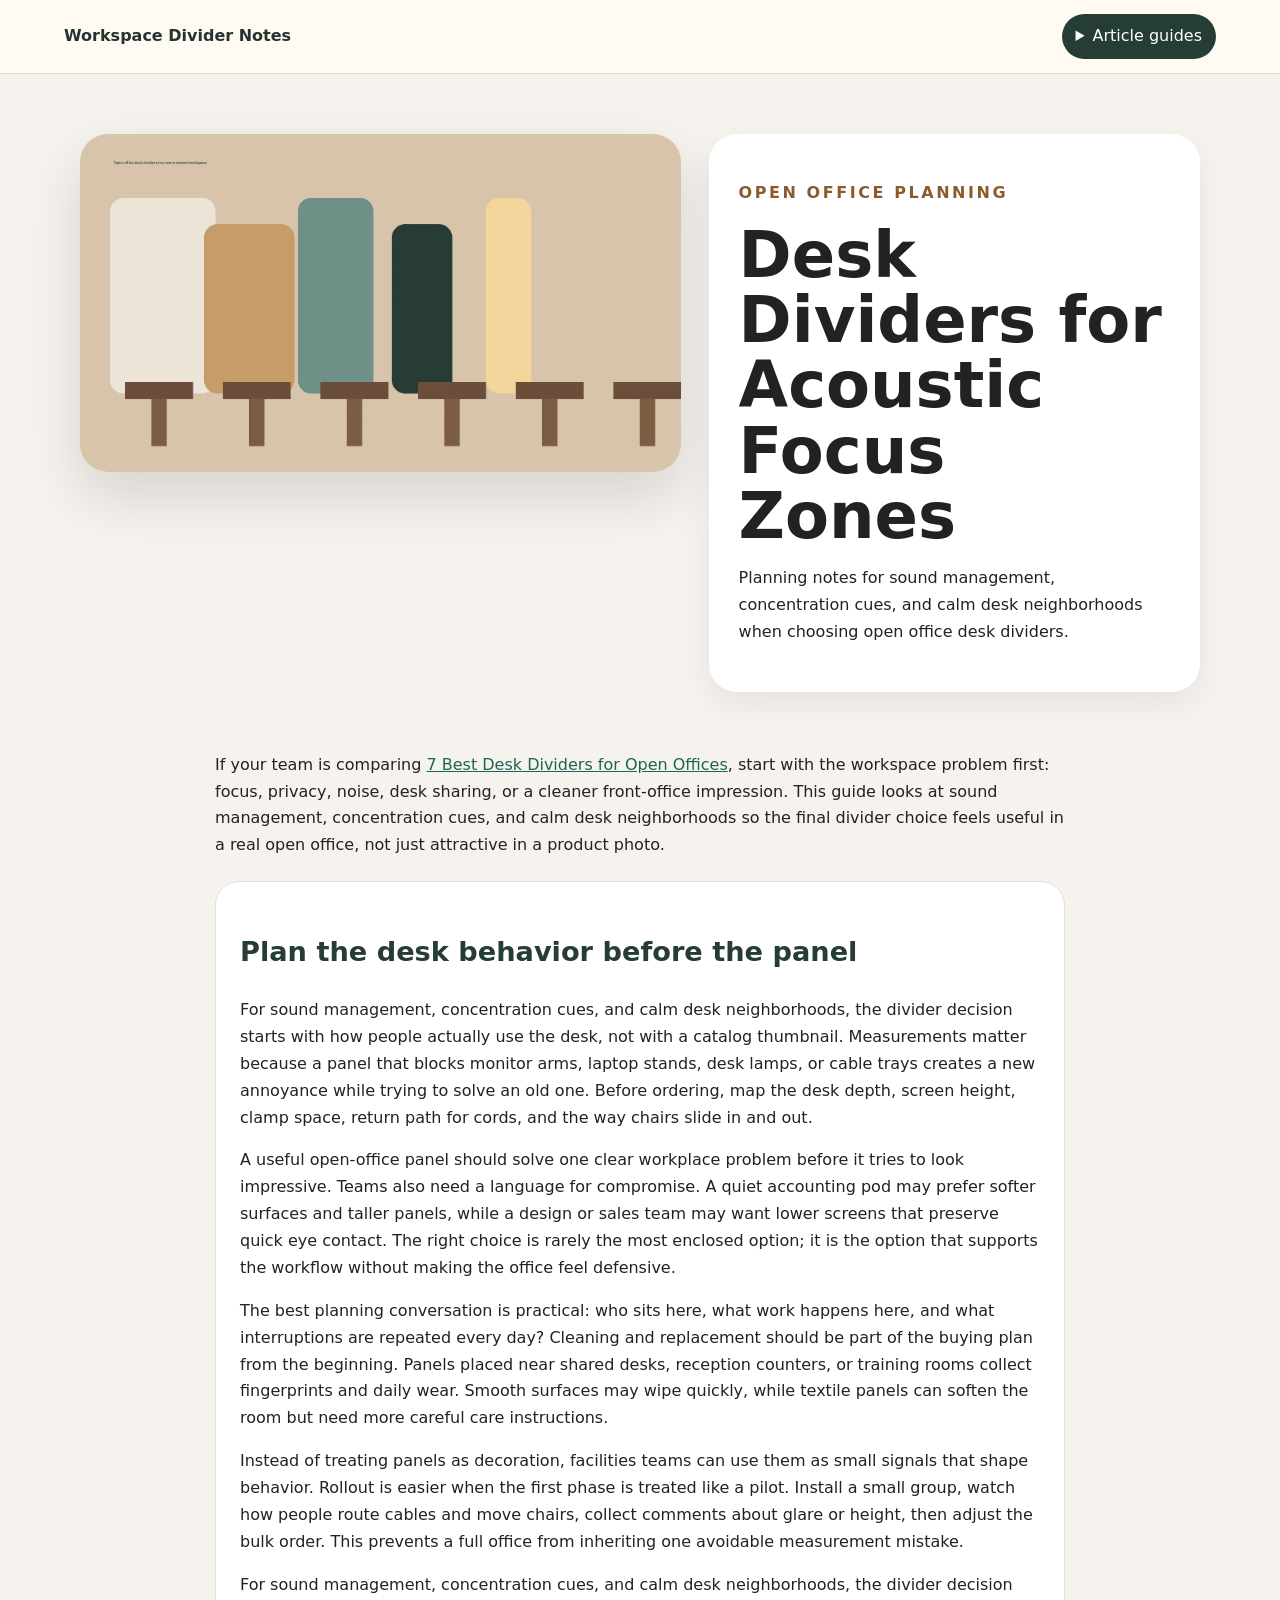
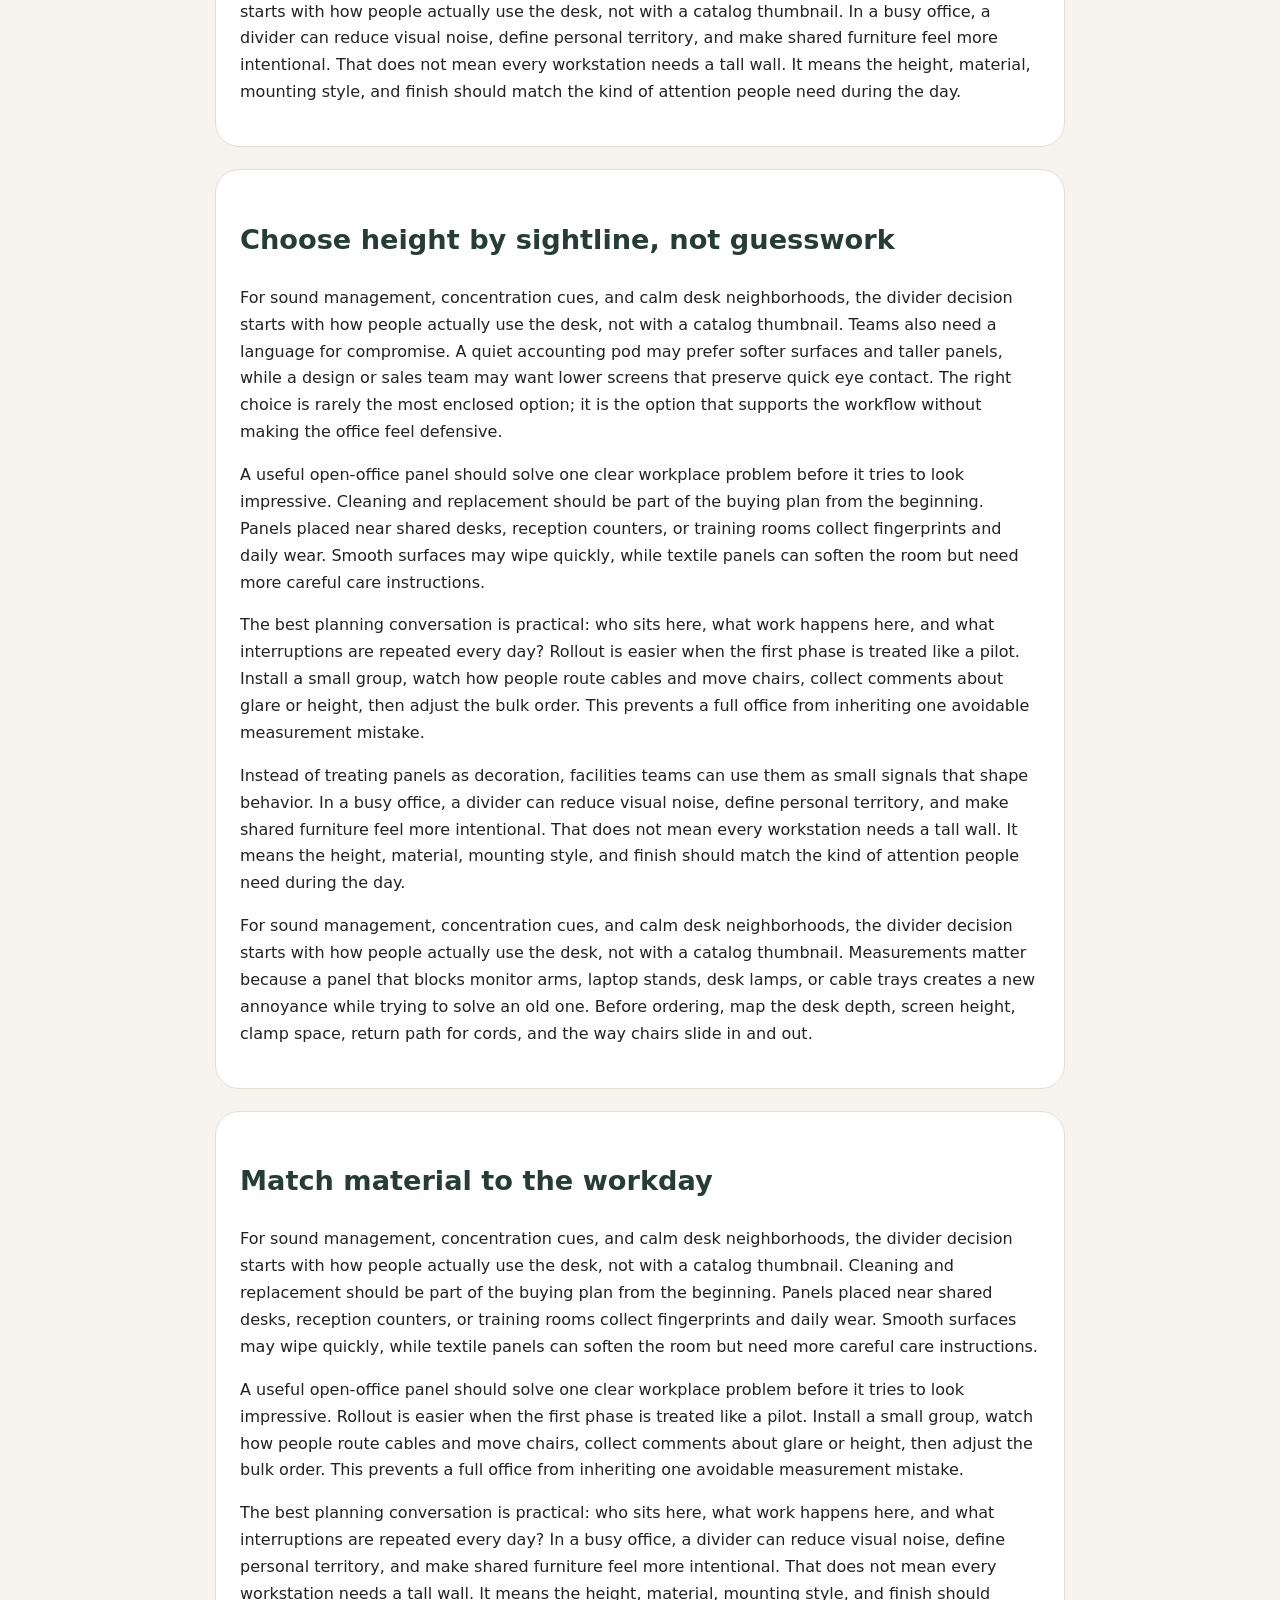
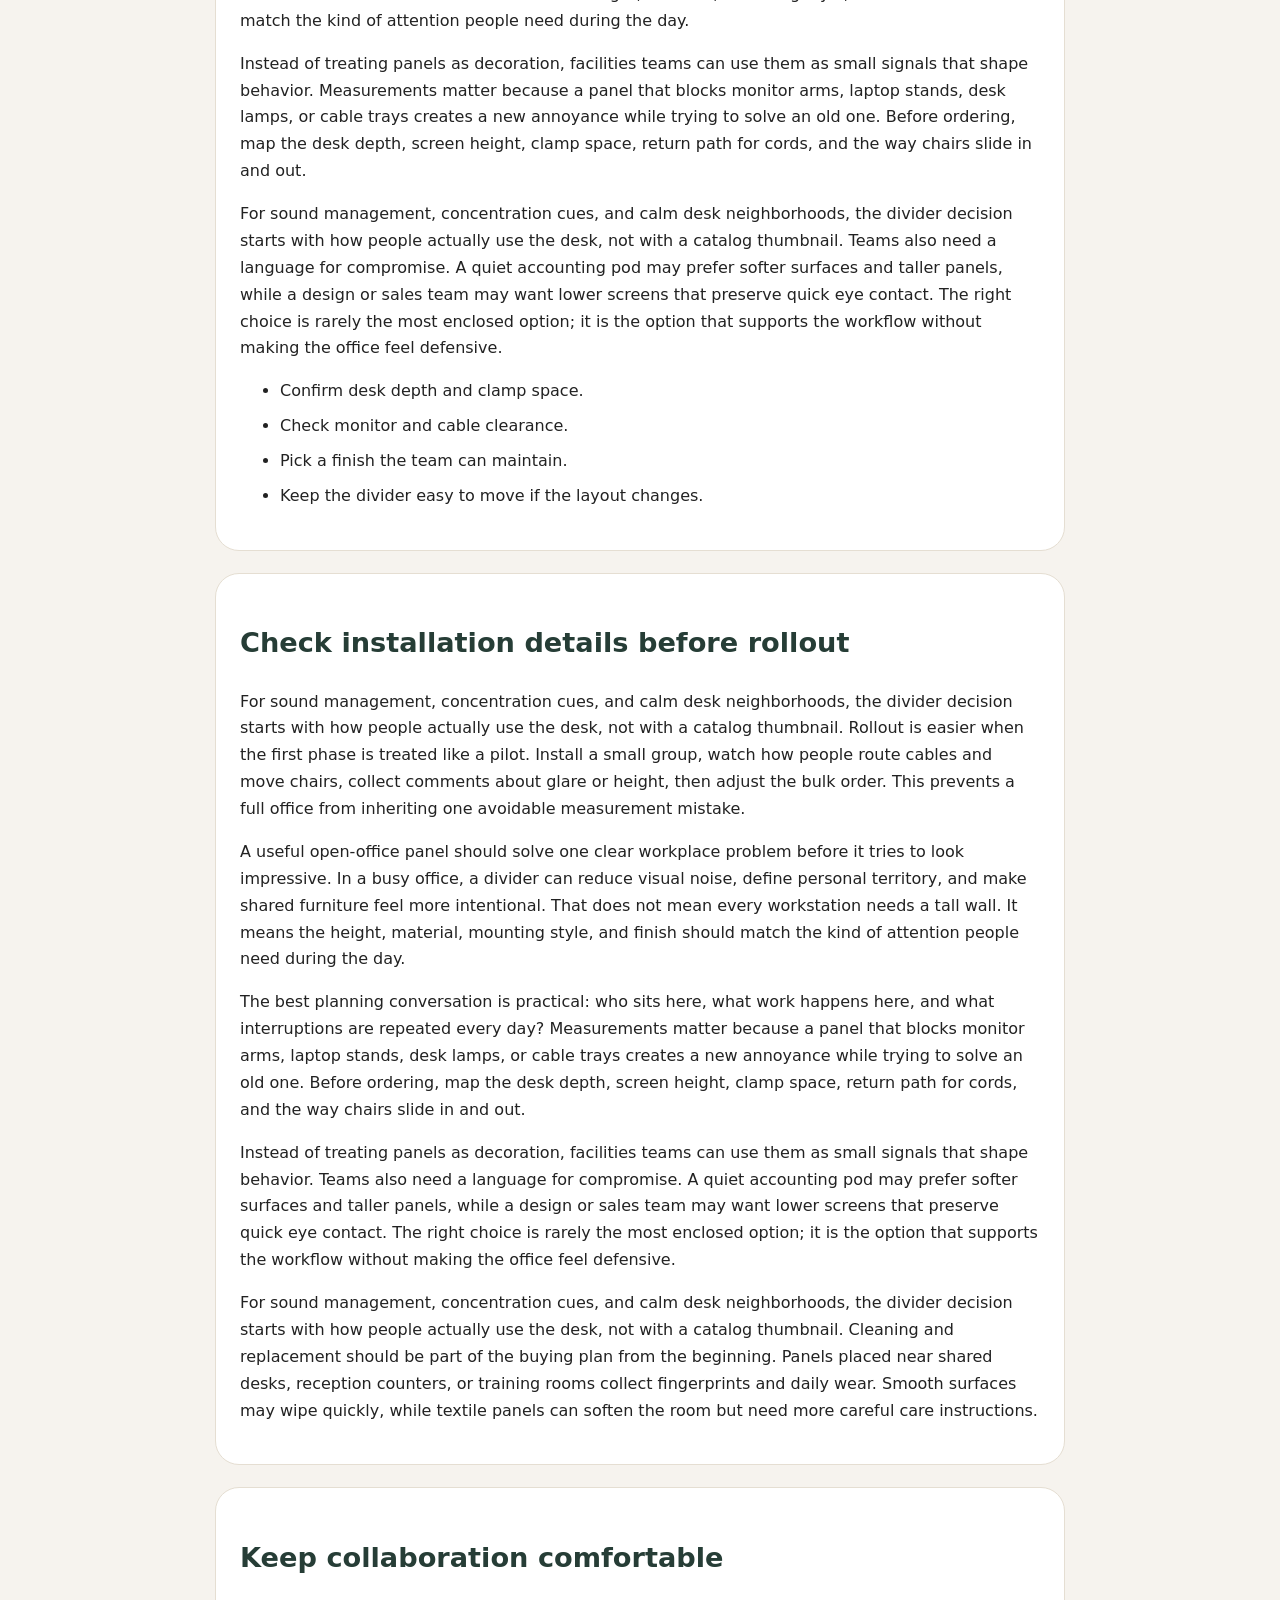
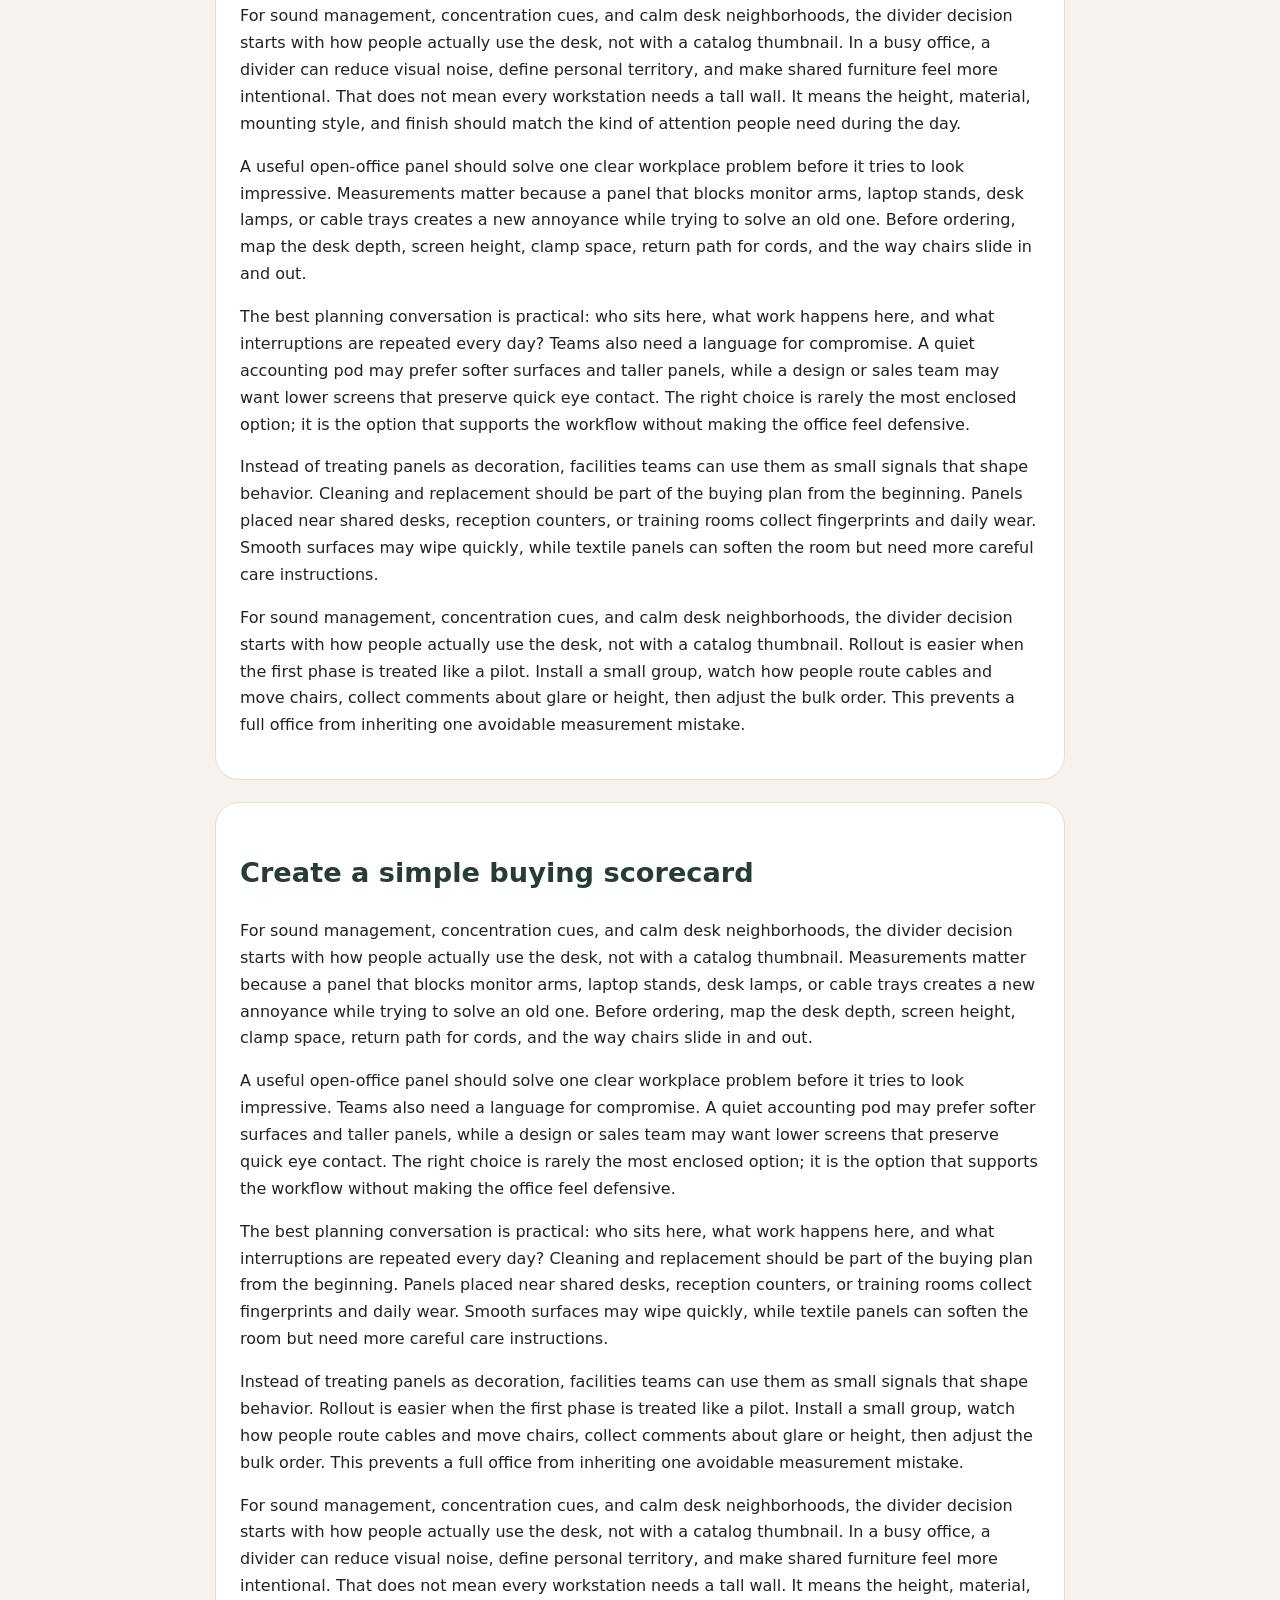
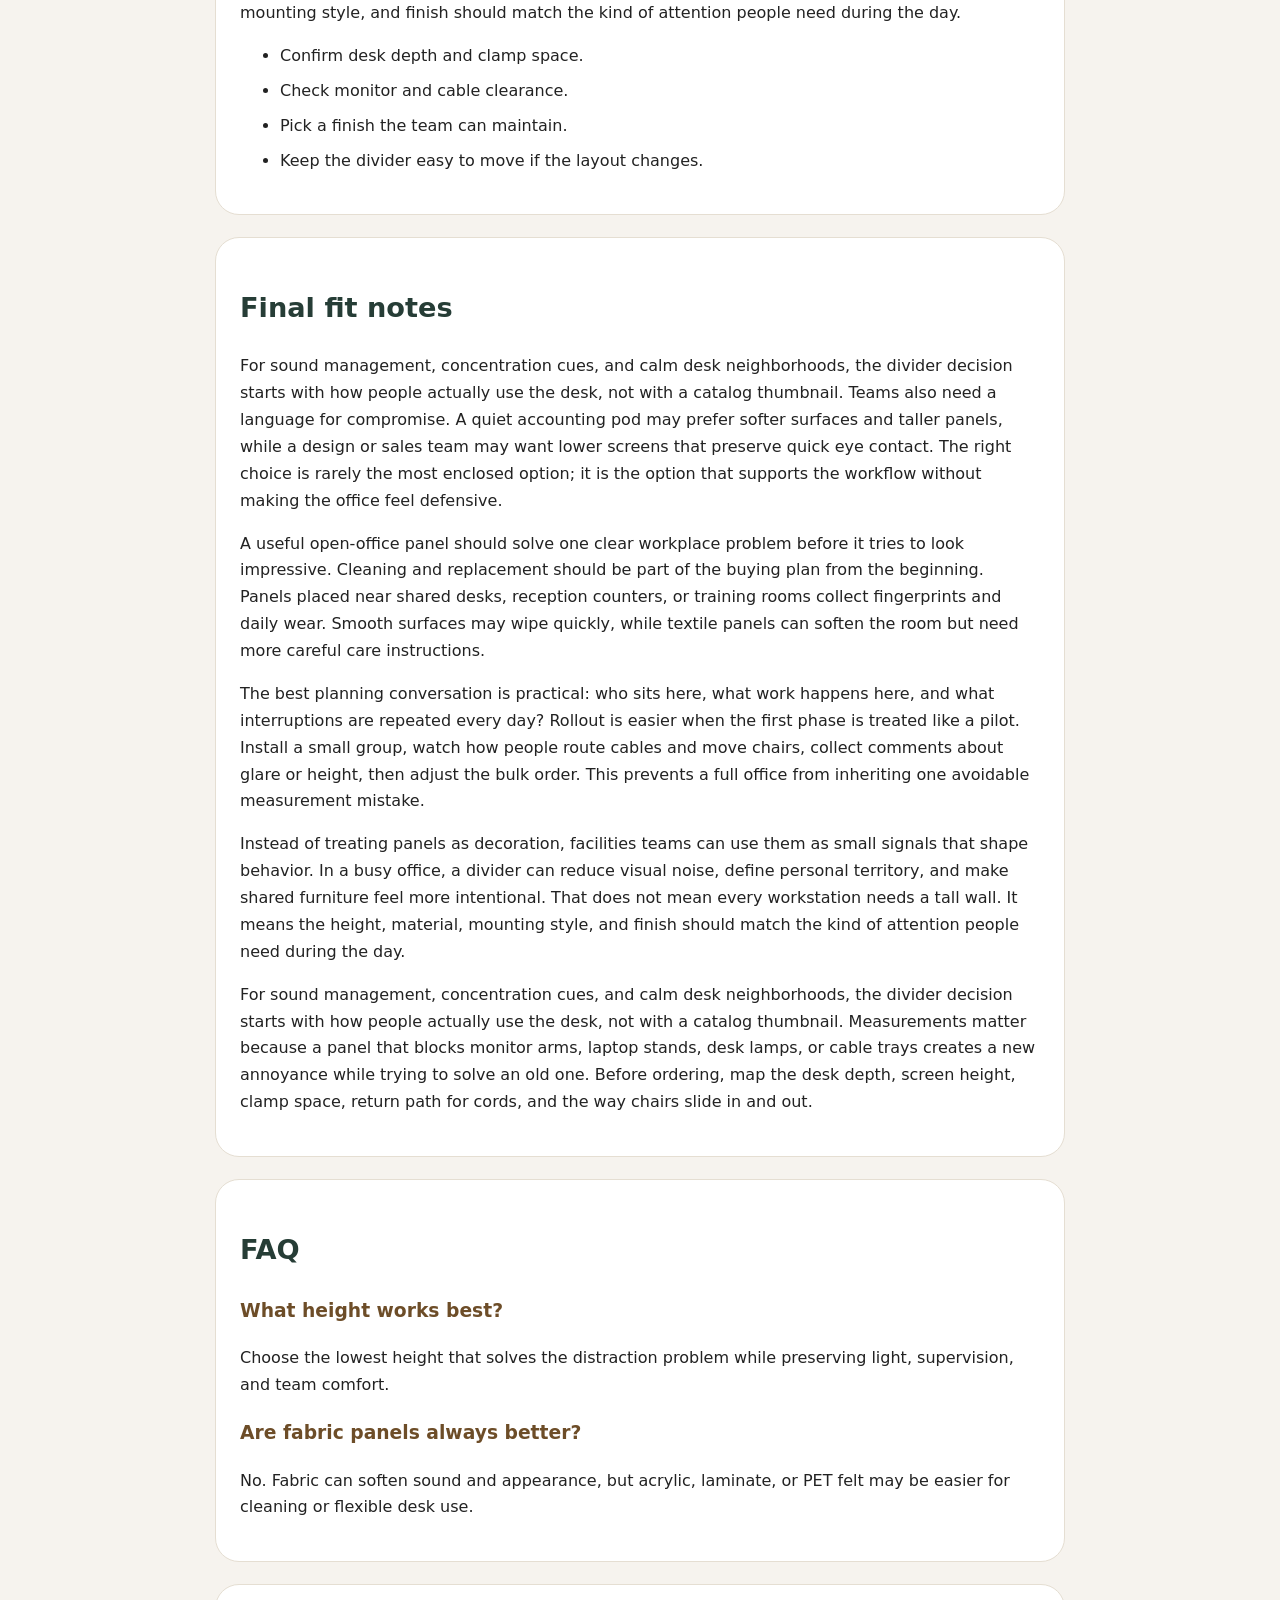
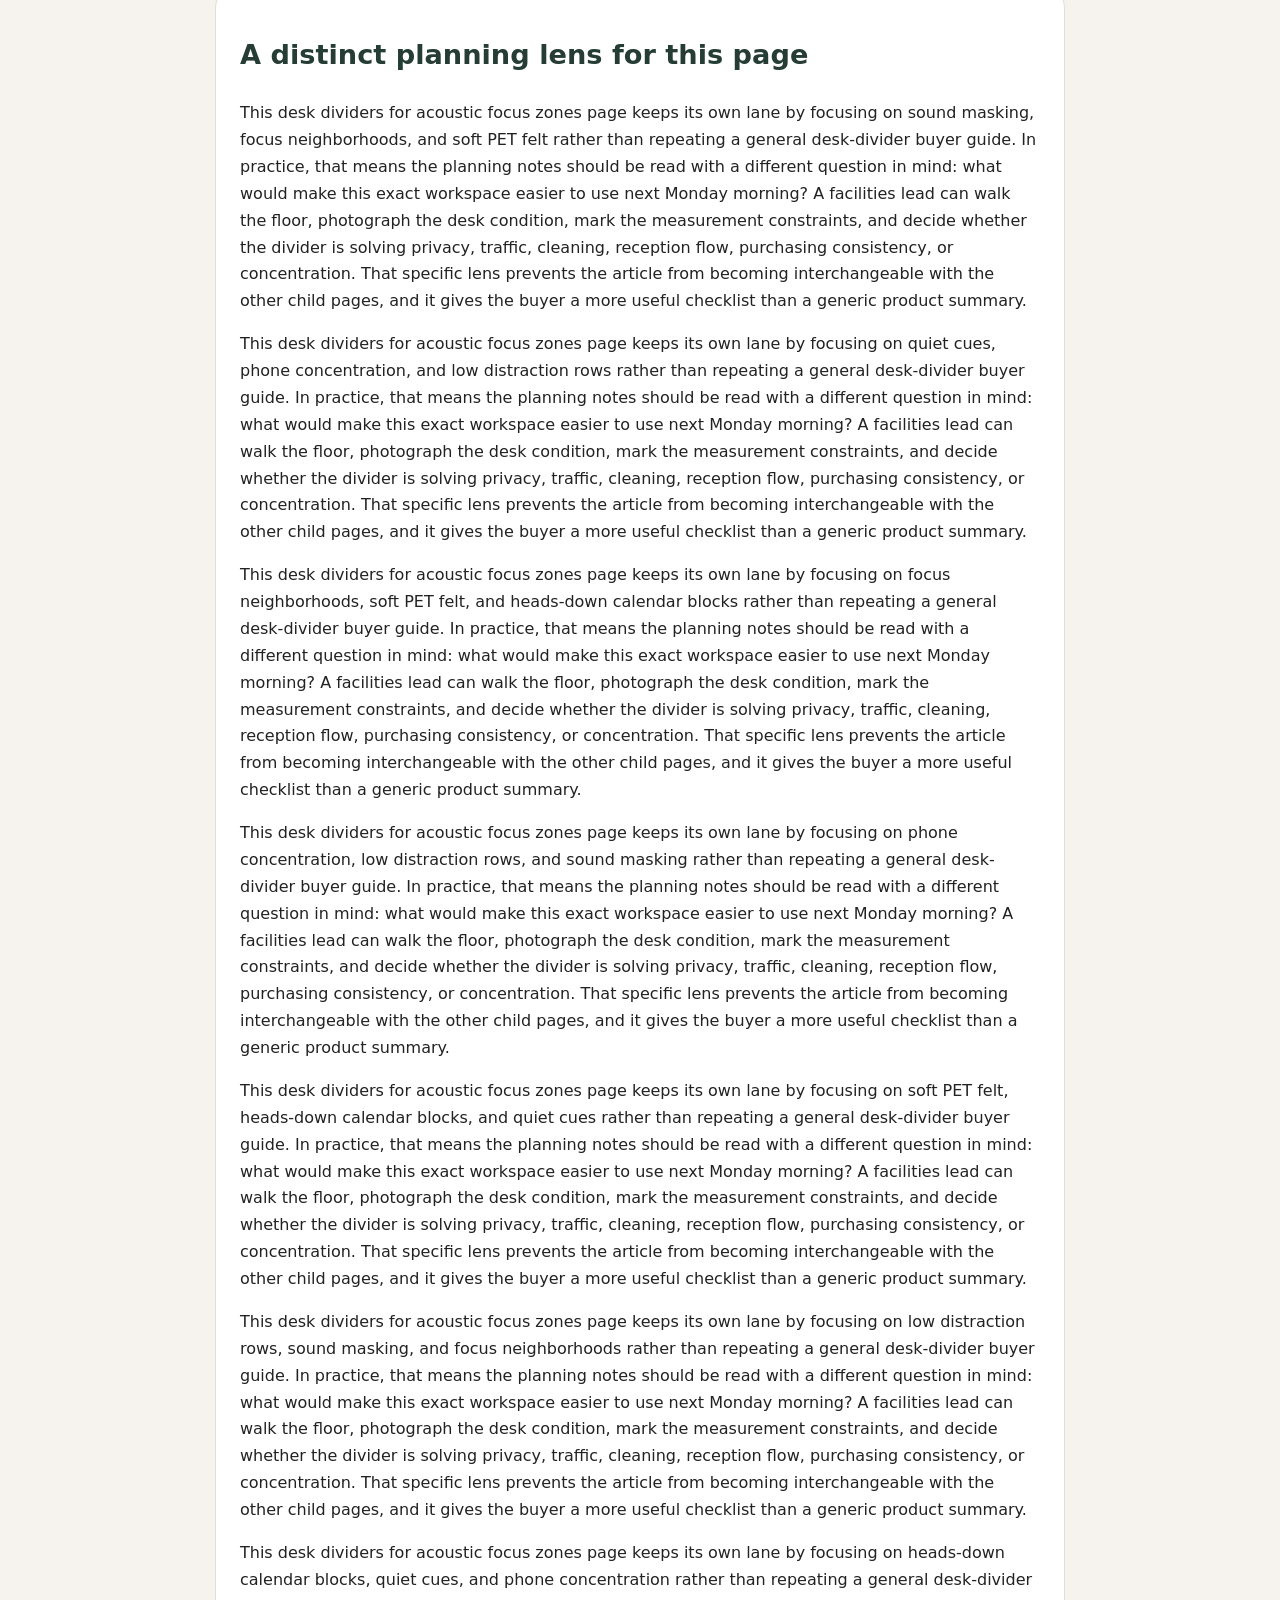
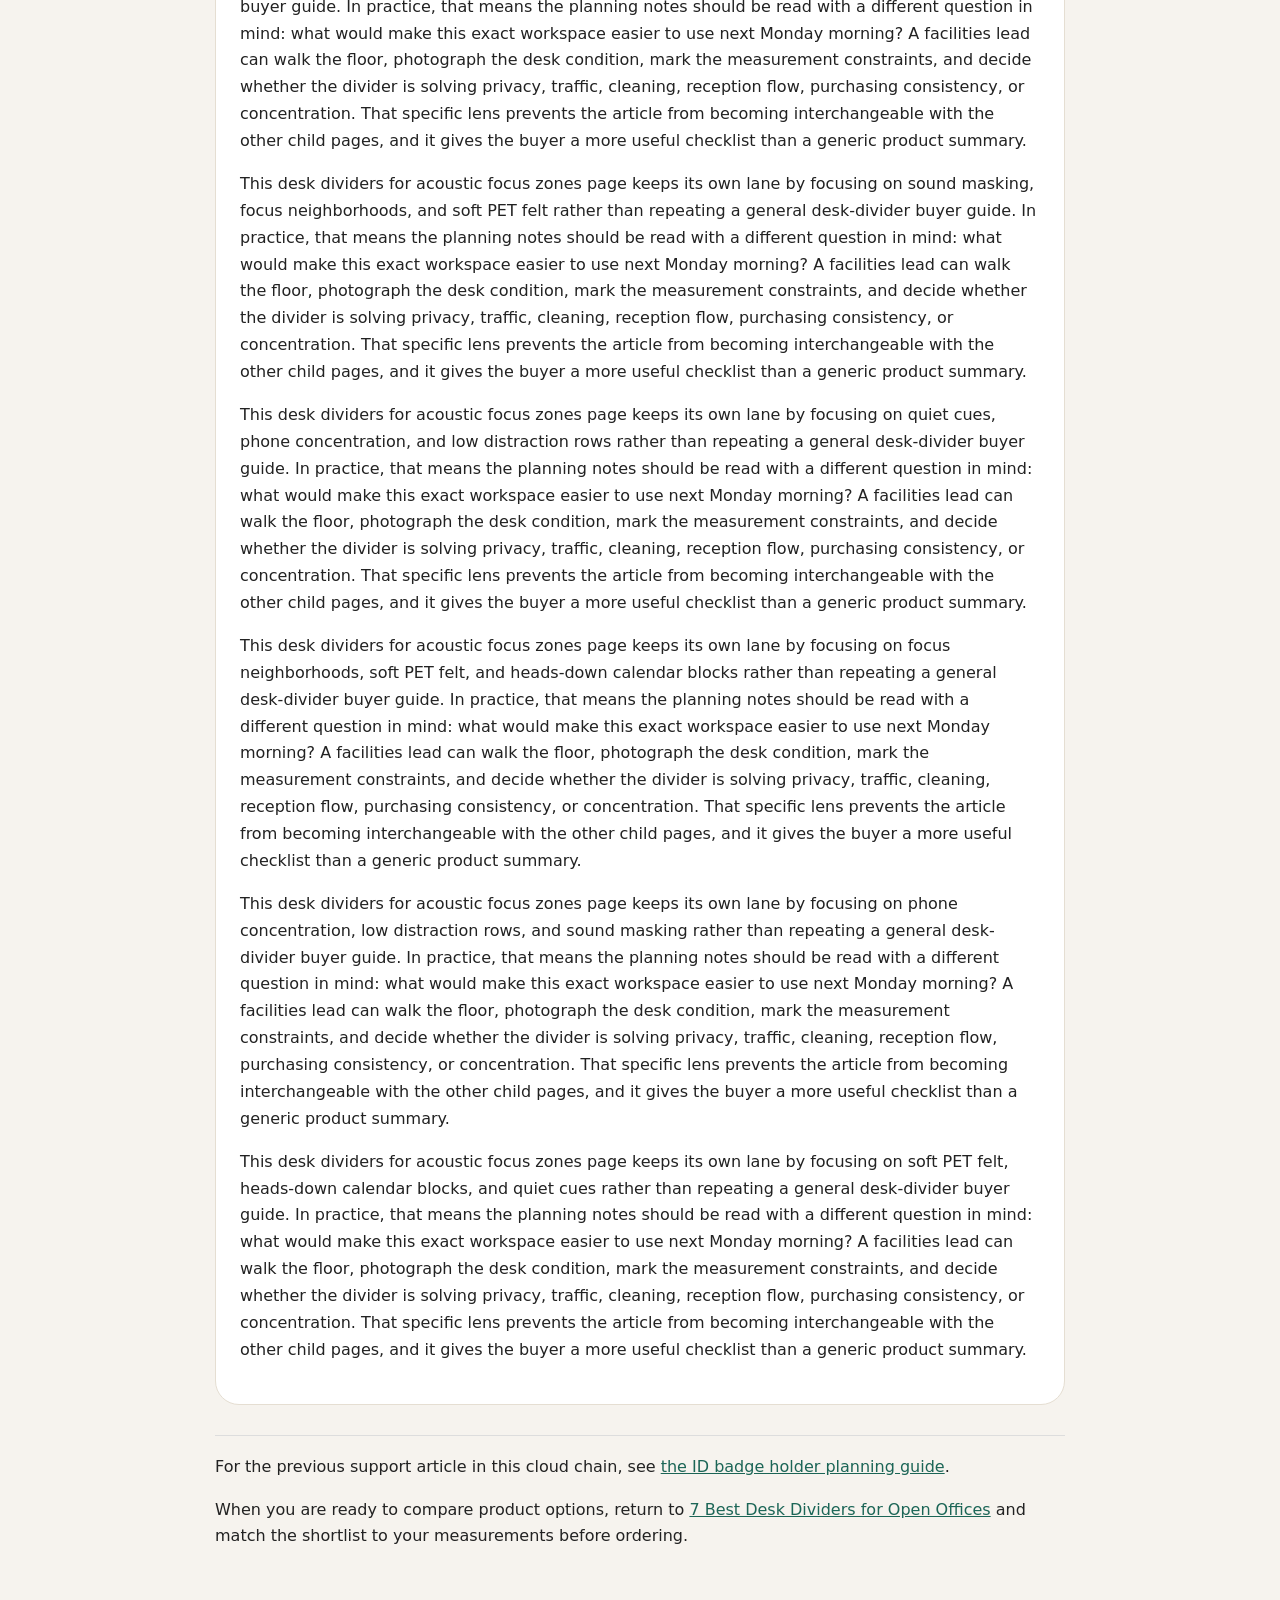
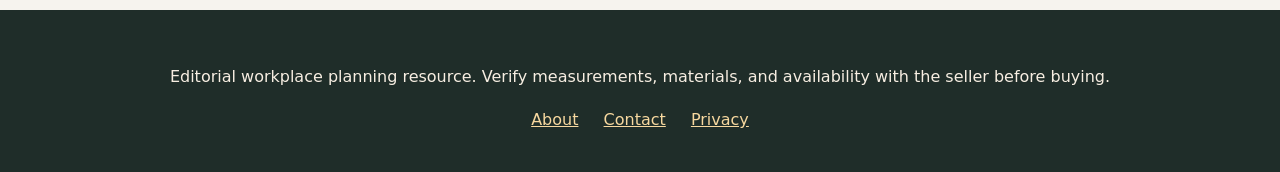
==== acoustic-focus-zones.html @ 71dd7057 "Build desk dividers open offices row 294" ====
<!DOCTYPE html>

<html lang="en"><head><meta charset="utf-8"/><meta content="width=device-width,initial-scale=1" name="viewport"/><title>Desk Dividers for Acoustic Focus Zones</title><meta content="Planning notes for sound management, concentration cues, and calm desk neighborhoods when choosing open office desk dividers." name="description"/><link href="https://armaragex.github.io/lestallion-desk-dividers-open-offices-294/" rel="canonical"/><link href="style.css" rel="stylesheet"/><script type="application/ld+json">{"@context":"https://schema.org","@type":"Article","headline":"Desk Dividers for Acoustic Focus Zones"}</script></head><body><header class="top"><a class="brand" href="index.html">Workspace Divider Notes</a><details><summary>Article guides</summary><ul><li><a href="index.html">Main guide</a></li><li><a href="acoustic-focus-zones.html">Desk Dividers for Acoustic Focus Zones</a></li><li><a href="shared-bench-layouts.html">Desk Dividers for Shared Bench Layouts</a></li><li><a href="privacy-without-isolation.html">Privacy Without Isolation in Open Offices</a></li><li><a href="materials-and-cleaning.html">Desk Divider Materials, Cleaning, and Durability</a></li><li><a href="reception-training-rooms.html">Desk Dividers for Reception, Training Rooms, and Flex Desks</a></li><li><a href="buying-in-bulk.html">Buying Desk Dividers in Bulk for Growing Teams</a></li></ul></details></header><main><section class="hero"><img alt="Open office desks with tasteful privacy dividers" src="assets/hero.webp"/><div><p class="eyebrow">Open office planning</p><h1>Desk Dividers for Acoustic Focus Zones</h1><p>Planning notes for sound management, concentration cues, and calm desk neighborhoods when choosing open office desk dividers.</p></div></section><article><p>If your team is comparing <a href="https://lestallion.com/blogs/product-reviews/best-desk-dividers-for-open-offices">7 Best Desk Dividers for Open Offices</a>, start with the workspace problem first: focus, privacy, noise, desk sharing, or a cleaner front-office impression. This guide looks at sound management, concentration cues, and calm desk neighborhoods so the final divider choice feels useful in a real open office, not just attractive in a product photo.</p><section class="card"><h2>Plan the desk behavior before the panel</h2><p>For sound management, concentration cues, and calm desk neighborhoods, the divider decision starts with how people actually use the desk, not with a catalog thumbnail. Measurements matter because a panel that blocks monitor arms, laptop stands, desk lamps, or cable trays creates a new annoyance while trying to solve an old one. Before ordering, map the desk depth, screen height, clamp space, return path for cords, and the way chairs slide in and out.</p><p>A useful open-office panel should solve one clear workplace problem before it tries to look impressive. Teams also need a language for compromise. A quiet accounting pod may prefer softer surfaces and taller panels, while a design or sales team may want lower screens that preserve quick eye contact. The right choice is rarely the most enclosed option; it is the option that supports the workflow without making the office feel defensive.</p><p>The best planning conversation is practical: who sits here, what work happens here, and what interruptions are repeated every day? Cleaning and replacement should be part of the buying plan from the beginning. Panels placed near shared desks, reception counters, or training rooms collect fingerprints and daily wear. Smooth surfaces may wipe quickly, while textile panels can soften the room but need more careful care instructions.</p><p>Instead of treating panels as decoration, facilities teams can use them as small signals that shape behavior. Rollout is easier when the first phase is treated like a pilot. Install a small group, watch how people route cables and move chairs, collect comments about glare or height, then adjust the bulk order. This prevents a full office from inheriting one avoidable measurement mistake.</p><p>For sound management, concentration cues, and calm desk neighborhoods, the divider decision starts with how people actually use the desk, not with a catalog thumbnail. In a busy office, a divider can reduce visual noise, define personal territory, and make shared furniture feel more intentional. That does not mean every workstation needs a tall wall. It means the height, material, mounting style, and finish should match the kind of attention people need during the day.</p></section><section class="card"><h2>Choose height by sightline, not guesswork</h2><p>For sound management, concentration cues, and calm desk neighborhoods, the divider decision starts with how people actually use the desk, not with a catalog thumbnail. Teams also need a language for compromise. A quiet accounting pod may prefer softer surfaces and taller panels, while a design or sales team may want lower screens that preserve quick eye contact. The right choice is rarely the most enclosed option; it is the option that supports the workflow without making the office feel defensive.</p><p>A useful open-office panel should solve one clear workplace problem before it tries to look impressive. Cleaning and replacement should be part of the buying plan from the beginning. Panels placed near shared desks, reception counters, or training rooms collect fingerprints and daily wear. Smooth surfaces may wipe quickly, while textile panels can soften the room but need more careful care instructions.</p><p>The best planning conversation is practical: who sits here, what work happens here, and what interruptions are repeated every day? Rollout is easier when the first phase is treated like a pilot. Install a small group, watch how people route cables and move chairs, collect comments about glare or height, then adjust the bulk order. This prevents a full office from inheriting one avoidable measurement mistake.</p><p>Instead of treating panels as decoration, facilities teams can use them as small signals that shape behavior. In a busy office, a divider can reduce visual noise, define personal territory, and make shared furniture feel more intentional. That does not mean every workstation needs a tall wall. It means the height, material, mounting style, and finish should match the kind of attention people need during the day.</p><p>For sound management, concentration cues, and calm desk neighborhoods, the divider decision starts with how people actually use the desk, not with a catalog thumbnail. Measurements matter because a panel that blocks monitor arms, laptop stands, desk lamps, or cable trays creates a new annoyance while trying to solve an old one. Before ordering, map the desk depth, screen height, clamp space, return path for cords, and the way chairs slide in and out.</p></section><section class="card"><h2>Match material to the workday</h2><p>For sound management, concentration cues, and calm desk neighborhoods, the divider decision starts with how people actually use the desk, not with a catalog thumbnail. Cleaning and replacement should be part of the buying plan from the beginning. Panels placed near shared desks, reception counters, or training rooms collect fingerprints and daily wear. Smooth surfaces may wipe quickly, while textile panels can soften the room but need more careful care instructions.</p><p>A useful open-office panel should solve one clear workplace problem before it tries to look impressive. Rollout is easier when the first phase is treated like a pilot. Install a small group, watch how people route cables and move chairs, collect comments about glare or height, then adjust the bulk order. This prevents a full office from inheriting one avoidable measurement mistake.</p><p>The best planning conversation is practical: who sits here, what work happens here, and what interruptions are repeated every day? In a busy office, a divider can reduce visual noise, define personal territory, and make shared furniture feel more intentional. That does not mean every workstation needs a tall wall. It means the height, material, mounting style, and finish should match the kind of attention people need during the day.</p><p>Instead of treating panels as decoration, facilities teams can use them as small signals that shape behavior. Measurements matter because a panel that blocks monitor arms, laptop stands, desk lamps, or cable trays creates a new annoyance while trying to solve an old one. Before ordering, map the desk depth, screen height, clamp space, return path for cords, and the way chairs slide in and out.</p><p>For sound management, concentration cues, and calm desk neighborhoods, the divider decision starts with how people actually use the desk, not with a catalog thumbnail. Teams also need a language for compromise. A quiet accounting pod may prefer softer surfaces and taller panels, while a design or sales team may want lower screens that preserve quick eye contact. The right choice is rarely the most enclosed option; it is the option that supports the workflow without making the office feel defensive.</p><ul><li>Confirm desk depth and clamp space.</li><li>Check monitor and cable clearance.</li><li>Pick a finish the team can maintain.</li><li>Keep the divider easy to move if the layout changes.</li></ul></section><section class="card"><h2>Check installation details before rollout</h2><p>For sound management, concentration cues, and calm desk neighborhoods, the divider decision starts with how people actually use the desk, not with a catalog thumbnail. Rollout is easier when the first phase is treated like a pilot. Install a small group, watch how people route cables and move chairs, collect comments about glare or height, then adjust the bulk order. This prevents a full office from inheriting one avoidable measurement mistake.</p><p>A useful open-office panel should solve one clear workplace problem before it tries to look impressive. In a busy office, a divider can reduce visual noise, define personal territory, and make shared furniture feel more intentional. That does not mean every workstation needs a tall wall. It means the height, material, mounting style, and finish should match the kind of attention people need during the day.</p><p>The best planning conversation is practical: who sits here, what work happens here, and what interruptions are repeated every day? Measurements matter because a panel that blocks monitor arms, laptop stands, desk lamps, or cable trays creates a new annoyance while trying to solve an old one. Before ordering, map the desk depth, screen height, clamp space, return path for cords, and the way chairs slide in and out.</p><p>Instead of treating panels as decoration, facilities teams can use them as small signals that shape behavior. Teams also need a language for compromise. A quiet accounting pod may prefer softer surfaces and taller panels, while a design or sales team may want lower screens that preserve quick eye contact. The right choice is rarely the most enclosed option; it is the option that supports the workflow without making the office feel defensive.</p><p>For sound management, concentration cues, and calm desk neighborhoods, the divider decision starts with how people actually use the desk, not with a catalog thumbnail. Cleaning and replacement should be part of the buying plan from the beginning. Panels placed near shared desks, reception counters, or training rooms collect fingerprints and daily wear. Smooth surfaces may wipe quickly, while textile panels can soften the room but need more careful care instructions.</p></section><section class="card"><h2>Keep collaboration comfortable</h2><p>For sound management, concentration cues, and calm desk neighborhoods, the divider decision starts with how people actually use the desk, not with a catalog thumbnail. In a busy office, a divider can reduce visual noise, define personal territory, and make shared furniture feel more intentional. That does not mean every workstation needs a tall wall. It means the height, material, mounting style, and finish should match the kind of attention people need during the day.</p><p>A useful open-office panel should solve one clear workplace problem before it tries to look impressive. Measurements matter because a panel that blocks monitor arms, laptop stands, desk lamps, or cable trays creates a new annoyance while trying to solve an old one. Before ordering, map the desk depth, screen height, clamp space, return path for cords, and the way chairs slide in and out.</p><p>The best planning conversation is practical: who sits here, what work happens here, and what interruptions are repeated every day? Teams also need a language for compromise. A quiet accounting pod may prefer softer surfaces and taller panels, while a design or sales team may want lower screens that preserve quick eye contact. The right choice is rarely the most enclosed option; it is the option that supports the workflow without making the office feel defensive.</p><p>Instead of treating panels as decoration, facilities teams can use them as small signals that shape behavior. Cleaning and replacement should be part of the buying plan from the beginning. Panels placed near shared desks, reception counters, or training rooms collect fingerprints and daily wear. Smooth surfaces may wipe quickly, while textile panels can soften the room but need more careful care instructions.</p><p>For sound management, concentration cues, and calm desk neighborhoods, the divider decision starts with how people actually use the desk, not with a catalog thumbnail. Rollout is easier when the first phase is treated like a pilot. Install a small group, watch how people route cables and move chairs, collect comments about glare or height, then adjust the bulk order. This prevents a full office from inheriting one avoidable measurement mistake.</p></section><section class="card"><h2>Create a simple buying scorecard</h2><p>For sound management, concentration cues, and calm desk neighborhoods, the divider decision starts with how people actually use the desk, not with a catalog thumbnail. Measurements matter because a panel that blocks monitor arms, laptop stands, desk lamps, or cable trays creates a new annoyance while trying to solve an old one. Before ordering, map the desk depth, screen height, clamp space, return path for cords, and the way chairs slide in and out.</p><p>A useful open-office panel should solve one clear workplace problem before it tries to look impressive. Teams also need a language for compromise. A quiet accounting pod may prefer softer surfaces and taller panels, while a design or sales team may want lower screens that preserve quick eye contact. The right choice is rarely the most enclosed option; it is the option that supports the workflow without making the office feel defensive.</p><p>The best planning conversation is practical: who sits here, what work happens here, and what interruptions are repeated every day? Cleaning and replacement should be part of the buying plan from the beginning. Panels placed near shared desks, reception counters, or training rooms collect fingerprints and daily wear. Smooth surfaces may wipe quickly, while textile panels can soften the room but need more careful care instructions.</p><p>Instead of treating panels as decoration, facilities teams can use them as small signals that shape behavior. Rollout is easier when the first phase is treated like a pilot. Install a small group, watch how people route cables and move chairs, collect comments about glare or height, then adjust the bulk order. This prevents a full office from inheriting one avoidable measurement mistake.</p><p>For sound management, concentration cues, and calm desk neighborhoods, the divider decision starts with how people actually use the desk, not with a catalog thumbnail. In a busy office, a divider can reduce visual noise, define personal territory, and make shared furniture feel more intentional. That does not mean every workstation needs a tall wall. It means the height, material, mounting style, and finish should match the kind of attention people need during the day.</p><ul><li>Confirm desk depth and clamp space.</li><li>Check monitor and cable clearance.</li><li>Pick a finish the team can maintain.</li><li>Keep the divider easy to move if the layout changes.</li></ul></section><section class="card"><h2>Final fit notes</h2><p>For sound management, concentration cues, and calm desk neighborhoods, the divider decision starts with how people actually use the desk, not with a catalog thumbnail. Teams also need a language for compromise. A quiet accounting pod may prefer softer surfaces and taller panels, while a design or sales team may want lower screens that preserve quick eye contact. The right choice is rarely the most enclosed option; it is the option that supports the workflow without making the office feel defensive.</p><p>A useful open-office panel should solve one clear workplace problem before it tries to look impressive. Cleaning and replacement should be part of the buying plan from the beginning. Panels placed near shared desks, reception counters, or training rooms collect fingerprints and daily wear. Smooth surfaces may wipe quickly, while textile panels can soften the room but need more careful care instructions.</p><p>The best planning conversation is practical: who sits here, what work happens here, and what interruptions are repeated every day? Rollout is easier when the first phase is treated like a pilot. Install a small group, watch how people route cables and move chairs, collect comments about glare or height, then adjust the bulk order. This prevents a full office from inheriting one avoidable measurement mistake.</p><p>Instead of treating panels as decoration, facilities teams can use them as small signals that shape behavior. In a busy office, a divider can reduce visual noise, define personal territory, and make shared furniture feel more intentional. That does not mean every workstation needs a tall wall. It means the height, material, mounting style, and finish should match the kind of attention people need during the day.</p><p>For sound management, concentration cues, and calm desk neighborhoods, the divider decision starts with how people actually use the desk, not with a catalog thumbnail. Measurements matter because a panel that blocks monitor arms, laptop stands, desk lamps, or cable trays creates a new annoyance while trying to solve an old one. Before ordering, map the desk depth, screen height, clamp space, return path for cords, and the way chairs slide in and out.</p></section><section class="faq"><h2>FAQ</h2><h3>What height works best?</h3><p>Choose the lowest height that solves the distraction problem while preserving light, supervision, and team comfort.</p><h3>Are fabric panels always better?</h3><p>No. Fabric can soften sound and appearance, but acrylic, laminate, or PET felt may be easier for cleaning or flexible desk use.</p></section><section class="card distinct-note"><h2>A distinct planning lens for this page</h2><p>This desk dividers for acoustic focus zones page keeps its own lane by focusing on sound masking, focus neighborhoods, and soft PET felt rather than repeating a general desk-divider buyer guide. In practice, that means the planning notes should be read with a different question in mind: what would make this exact workspace easier to use next Monday morning? A facilities lead can walk the floor, photograph the desk condition, mark the measurement constraints, and decide whether the divider is solving privacy, traffic, cleaning, reception flow, purchasing consistency, or concentration. That specific lens prevents the article from becoming interchangeable with the other child pages, and it gives the buyer a more useful checklist than a generic product summary.</p><p>This desk dividers for acoustic focus zones page keeps its own lane by focusing on quiet cues, phone concentration, and low distraction rows rather than repeating a general desk-divider buyer guide. In practice, that means the planning notes should be read with a different question in mind: what would make this exact workspace easier to use next Monday morning? A facilities lead can walk the floor, photograph the desk condition, mark the measurement constraints, and decide whether the divider is solving privacy, traffic, cleaning, reception flow, purchasing consistency, or concentration. That specific lens prevents the article from becoming interchangeable with the other child pages, and it gives the buyer a more useful checklist than a generic product summary.</p><p>This desk dividers for acoustic focus zones page keeps its own lane by focusing on focus neighborhoods, soft PET felt, and heads-down calendar blocks rather than repeating a general desk-divider buyer guide. In practice, that means the planning notes should be read with a different question in mind: what would make this exact workspace easier to use next Monday morning? A facilities lead can walk the floor, photograph the desk condition, mark the measurement constraints, and decide whether the divider is solving privacy, traffic, cleaning, reception flow, purchasing consistency, or concentration. That specific lens prevents the article from becoming interchangeable with the other child pages, and it gives the buyer a more useful checklist than a generic product summary.</p><p>This desk dividers for acoustic focus zones page keeps its own lane by focusing on phone concentration, low distraction rows, and sound masking rather than repeating a general desk-divider buyer guide. In practice, that means the planning notes should be read with a different question in mind: what would make this exact workspace easier to use next Monday morning? A facilities lead can walk the floor, photograph the desk condition, mark the measurement constraints, and decide whether the divider is solving privacy, traffic, cleaning, reception flow, purchasing consistency, or concentration. That specific lens prevents the article from becoming interchangeable with the other child pages, and it gives the buyer a more useful checklist than a generic product summary.</p><p>This desk dividers for acoustic focus zones page keeps its own lane by focusing on soft PET felt, heads-down calendar blocks, and quiet cues rather than repeating a general desk-divider buyer guide. In practice, that means the planning notes should be read with a different question in mind: what would make this exact workspace easier to use next Monday morning? A facilities lead can walk the floor, photograph the desk condition, mark the measurement constraints, and decide whether the divider is solving privacy, traffic, cleaning, reception flow, purchasing consistency, or concentration. That specific lens prevents the article from becoming interchangeable with the other child pages, and it gives the buyer a more useful checklist than a generic product summary.</p><p>This desk dividers for acoustic focus zones page keeps its own lane by focusing on low distraction rows, sound masking, and focus neighborhoods rather than repeating a general desk-divider buyer guide. In practice, that means the planning notes should be read with a different question in mind: what would make this exact workspace easier to use next Monday morning? A facilities lead can walk the floor, photograph the desk condition, mark the measurement constraints, and decide whether the divider is solving privacy, traffic, cleaning, reception flow, purchasing consistency, or concentration. That specific lens prevents the article from becoming interchangeable with the other child pages, and it gives the buyer a more useful checklist than a generic product summary.</p><p>This desk dividers for acoustic focus zones page keeps its own lane by focusing on heads-down calendar blocks, quiet cues, and phone concentration rather than repeating a general desk-divider buyer guide. In practice, that means the planning notes should be read with a different question in mind: what would make this exact workspace easier to use next Monday morning? A facilities lead can walk the floor, photograph the desk condition, mark the measurement constraints, and decide whether the divider is solving privacy, traffic, cleaning, reception flow, purchasing consistency, or concentration. That specific lens prevents the article from becoming interchangeable with the other child pages, and it gives the buyer a more useful checklist than a generic product summary.</p><p>This desk dividers for acoustic focus zones page keeps its own lane by focusing on sound masking, focus neighborhoods, and soft PET felt rather than repeating a general desk-divider buyer guide. In practice, that means the planning notes should be read with a different question in mind: what would make this exact workspace easier to use next Monday morning? A facilities lead can walk the floor, photograph the desk condition, mark the measurement constraints, and decide whether the divider is solving privacy, traffic, cleaning, reception flow, purchasing consistency, or concentration. That specific lens prevents the article from becoming interchangeable with the other child pages, and it gives the buyer a more useful checklist than a generic product summary.</p><p>This desk dividers for acoustic focus zones page keeps its own lane by focusing on quiet cues, phone concentration, and low distraction rows rather than repeating a general desk-divider buyer guide. In practice, that means the planning notes should be read with a different question in mind: what would make this exact workspace easier to use next Monday morning? A facilities lead can walk the floor, photograph the desk condition, mark the measurement constraints, and decide whether the divider is solving privacy, traffic, cleaning, reception flow, purchasing consistency, or concentration. That specific lens prevents the article from becoming interchangeable with the other child pages, and it gives the buyer a more useful checklist than a generic product summary.</p><p>This desk dividers for acoustic focus zones page keeps its own lane by focusing on focus neighborhoods, soft PET felt, and heads-down calendar blocks rather than repeating a general desk-divider buyer guide. In practice, that means the planning notes should be read with a different question in mind: what would make this exact workspace easier to use next Monday morning? A facilities lead can walk the floor, photograph the desk condition, mark the measurement constraints, and decide whether the divider is solving privacy, traffic, cleaning, reception flow, purchasing consistency, or concentration. That specific lens prevents the article from becoming interchangeable with the other child pages, and it gives the buyer a more useful checklist than a generic product summary.</p><p>This desk dividers for acoustic focus zones page keeps its own lane by focusing on phone concentration, low distraction rows, and sound masking rather than repeating a general desk-divider buyer guide. In practice, that means the planning notes should be read with a different question in mind: what would make this exact workspace easier to use next Monday morning? A facilities lead can walk the floor, photograph the desk condition, mark the measurement constraints, and decide whether the divider is solving privacy, traffic, cleaning, reception flow, purchasing consistency, or concentration. That specific lens prevents the article from becoming interchangeable with the other child pages, and it gives the buyer a more useful checklist than a generic product summary.</p><p>This desk dividers for acoustic focus zones page keeps its own lane by focusing on soft PET felt, heads-down calendar blocks, and quiet cues rather than repeating a general desk-divider buyer guide. In practice, that means the planning notes should be read with a different question in mind: what would make this exact workspace easier to use next Monday morning? A facilities lead can walk the floor, photograph the desk condition, mark the measurement constraints, and decide whether the divider is solving privacy, traffic, cleaning, reception flow, purchasing consistency, or concentration. That specific lens prevents the article from becoming interchangeable with the other child pages, and it gives the buyer a more useful checklist than a generic product summary.</p></section><p class="chain">For the previous support article in this cloud chain, see <a href="https://lestallion-id-badge-holders-293.onrender.com/index.html">the ID badge holder planning guide</a>.</p><p>When you are ready to compare product options, return to <a href="https://lestallion.com/blogs/product-reviews/best-desk-dividers-for-open-offices">7 Best Desk Dividers for Open Offices</a> and match the shortlist to your measurements before ordering.</p></article></main><footer><p>Editorial workplace planning resource. Verify measurements, materials, and availability with the seller before buying.</p><a href="about.html">About</a> <a href="contact.html">Contact</a> <a href="privacy.html">Privacy</a></footer></body></html>
---- style.css ----
body{margin:0;font-family:Inter,system-ui,Arial,sans-serif;background:#f6f3ee;color:#222;line-height:1.68}.top{position:sticky;top:0;z-index:3;display:flex;justify-content:space-between;gap:20px;align-items:center;padding:14px 5vw;background:#fffaf2;border-bottom:1px solid #e4dccf}.brand{font-weight:800;color:#24342f;text-decoration:none}details{position:relative}summary{cursor:pointer;background:#263d36;color:white;border-radius:999px;padding:9px 14px}details ul{position:absolute;right:0;background:white;border:1px solid #ddd;border-radius:18px;padding:16px;min-width:280px;box-shadow:0 20px 40px #0002}li{margin:8px 0}a{color:#1b6556}.hero{display:grid;grid-template-columns:minmax(0,1.1fr) minmax(280px,.9fr);gap:28px;max-width:1120px;margin:36px auto;padding:24px}.hero img{width:100%;aspect-ratio:16/9;object-fit:cover;border-radius:28px;box-shadow:0 24px 60px #0002}.hero div{background:#fff;border-radius:28px;padding:30px;box-shadow:0 12px 35px #0001}.eyebrow{text-transform:uppercase;letter-spacing:.16em;color:#8a5b2c;font-weight:800}h1{font-size:clamp(2rem,5vw,4.2rem);line-height:1.02;margin:.2em 0}article{max-width:850px;margin:0 auto;padding:0 22px}.card,.faq{background:#fff;border:1px solid #e5ded2;border-radius:24px;padding:24px;margin:22px 0}h2{color:#263d36;font-size:1.7rem}h3{color:#6d4d28}.chain{border-top:1px solid #ddd;padding-top:18px;margin-top:30px}footer{text-align:center;margin-top:60px;padding:38px 18px;background:#1f2d29;color:#f7eee2}footer a{color:#f7d89f;margin:0 10px}@media(max-width:760px){.hero{grid-template-columns:1fr}.top{align-items:flex-start}details ul{right:auto;left:0}}
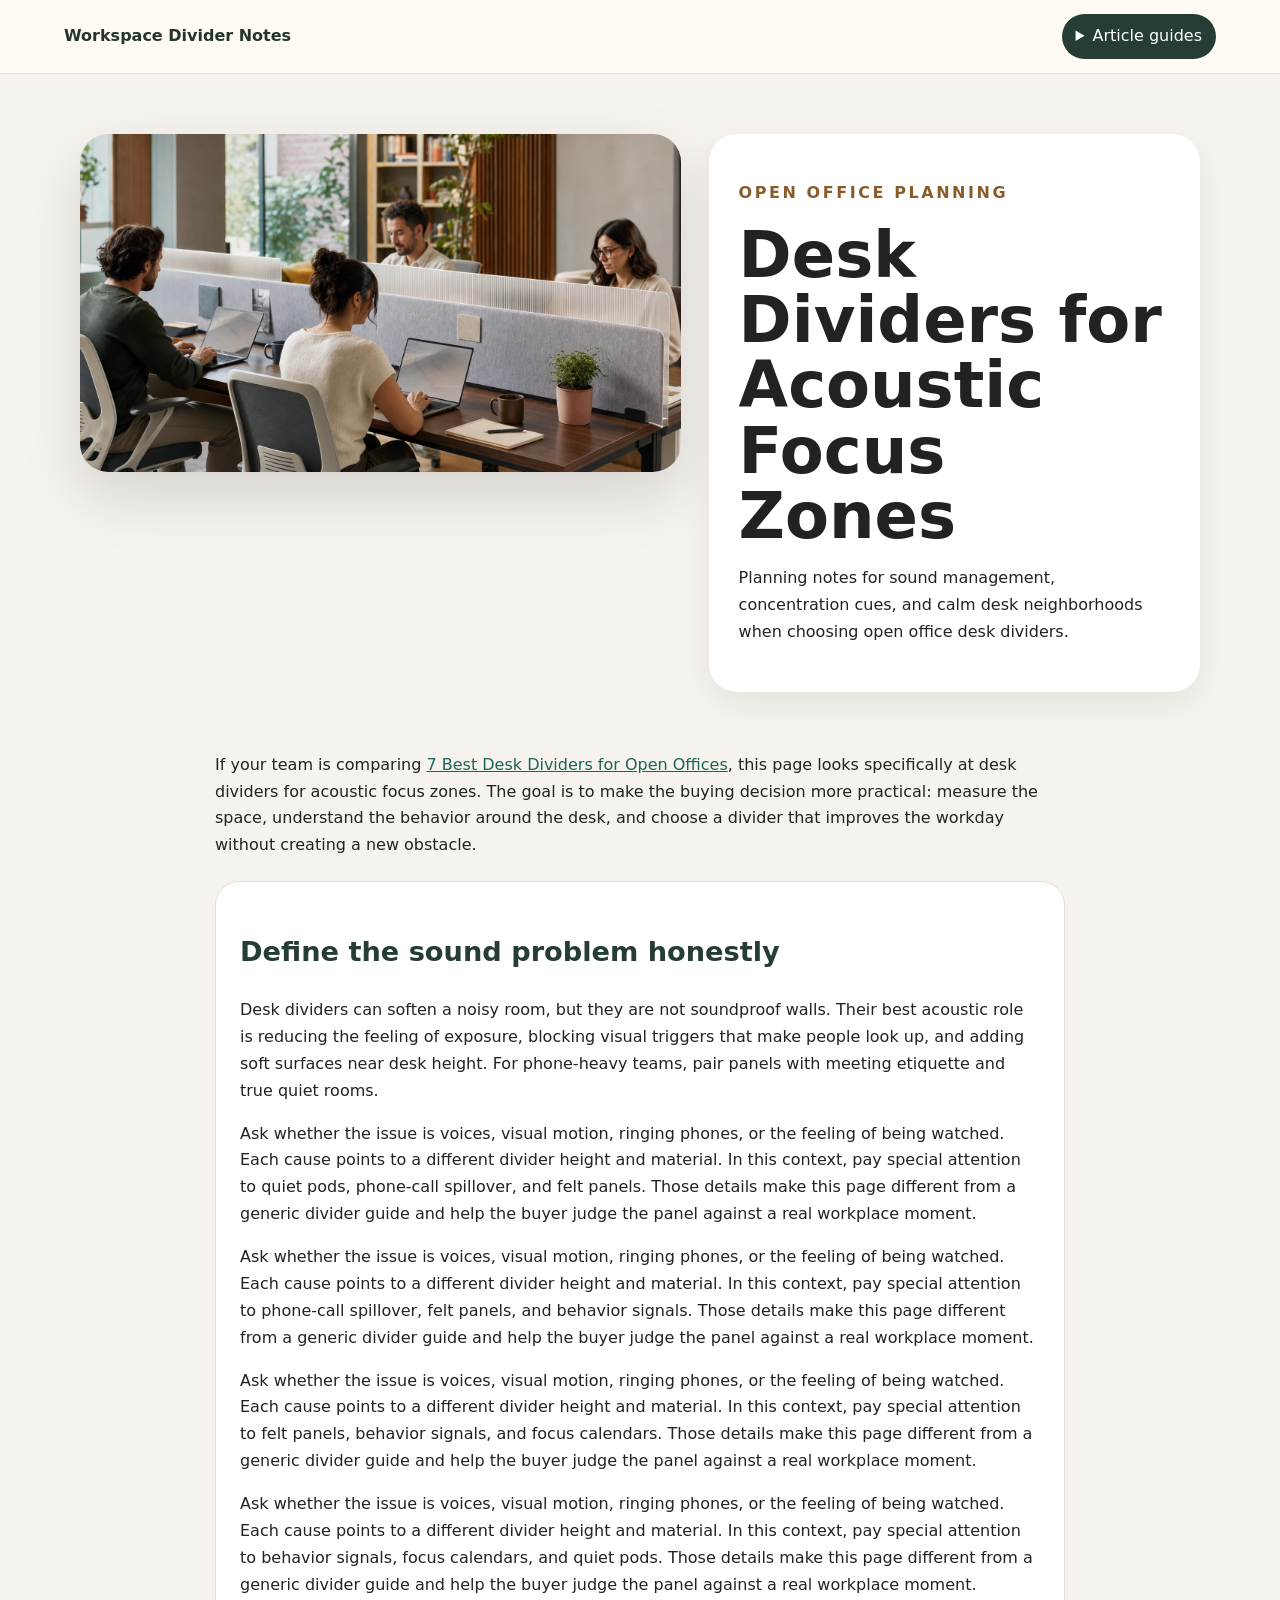
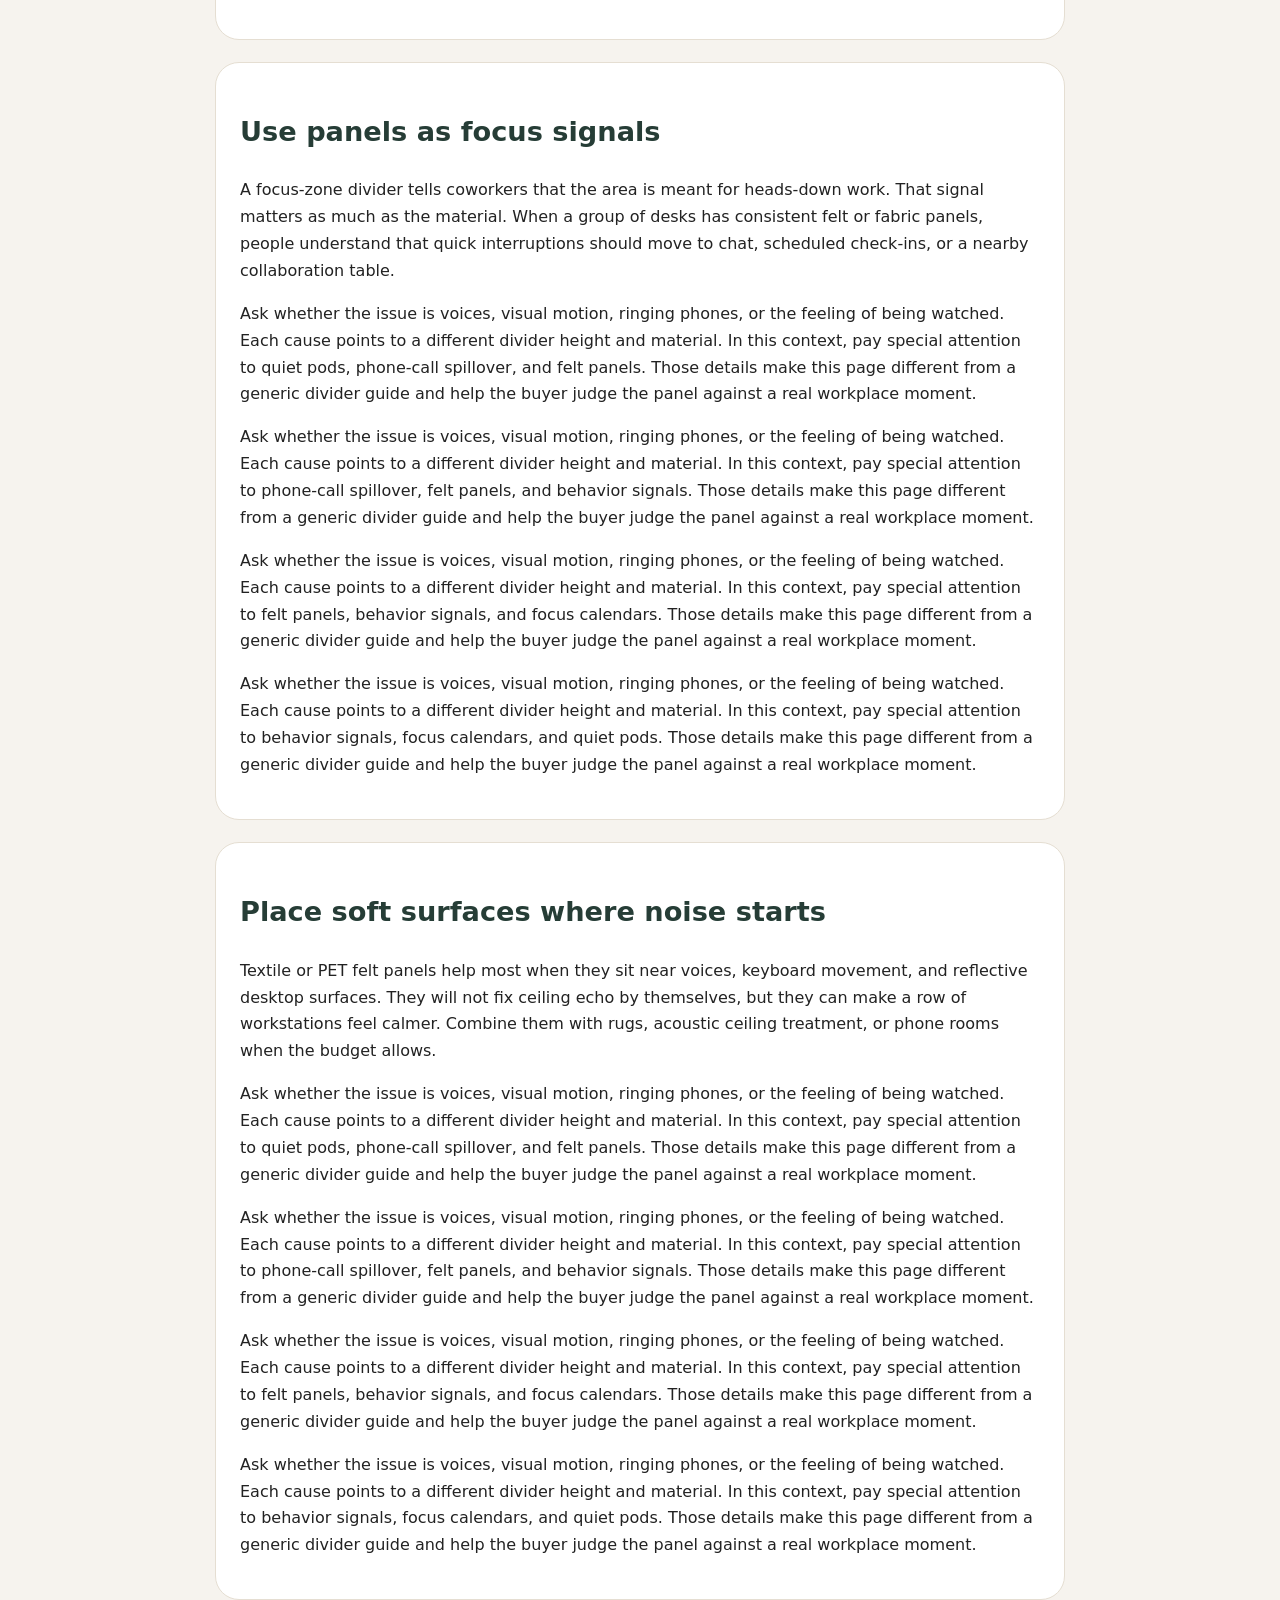
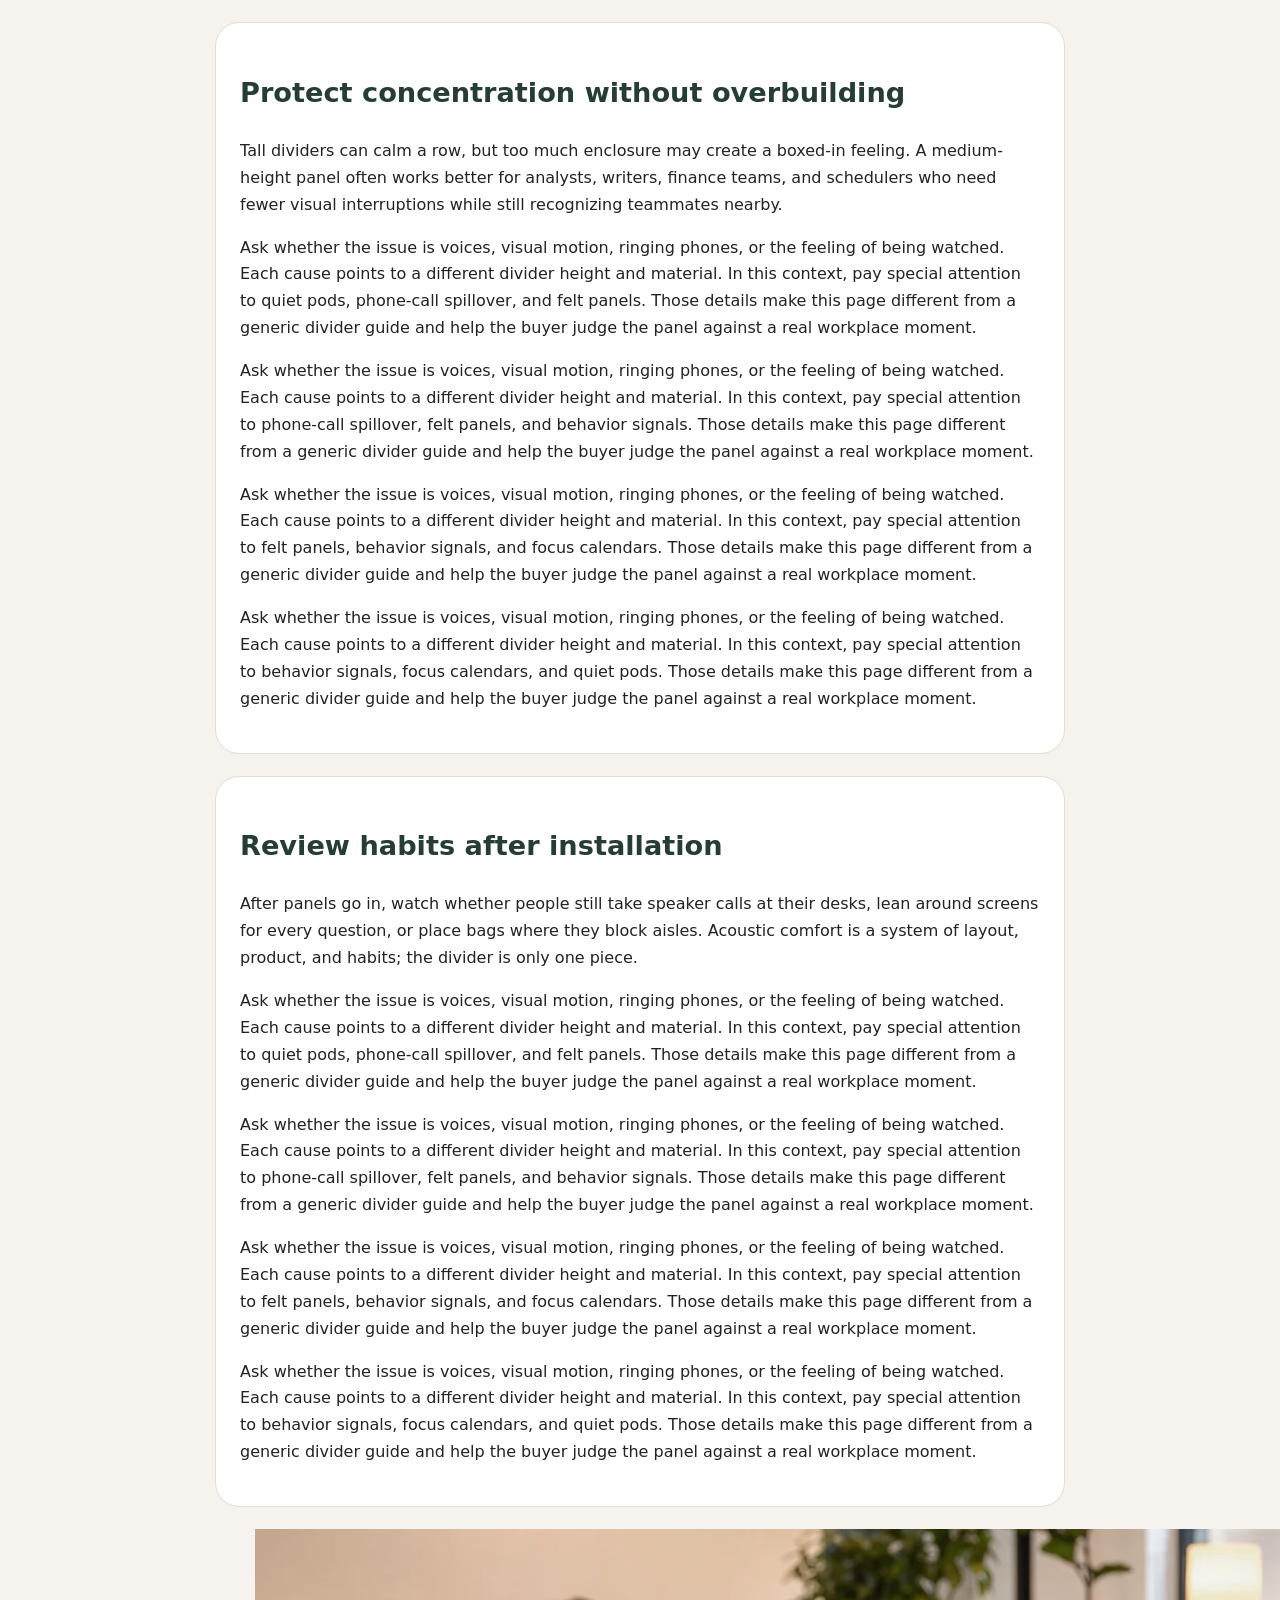
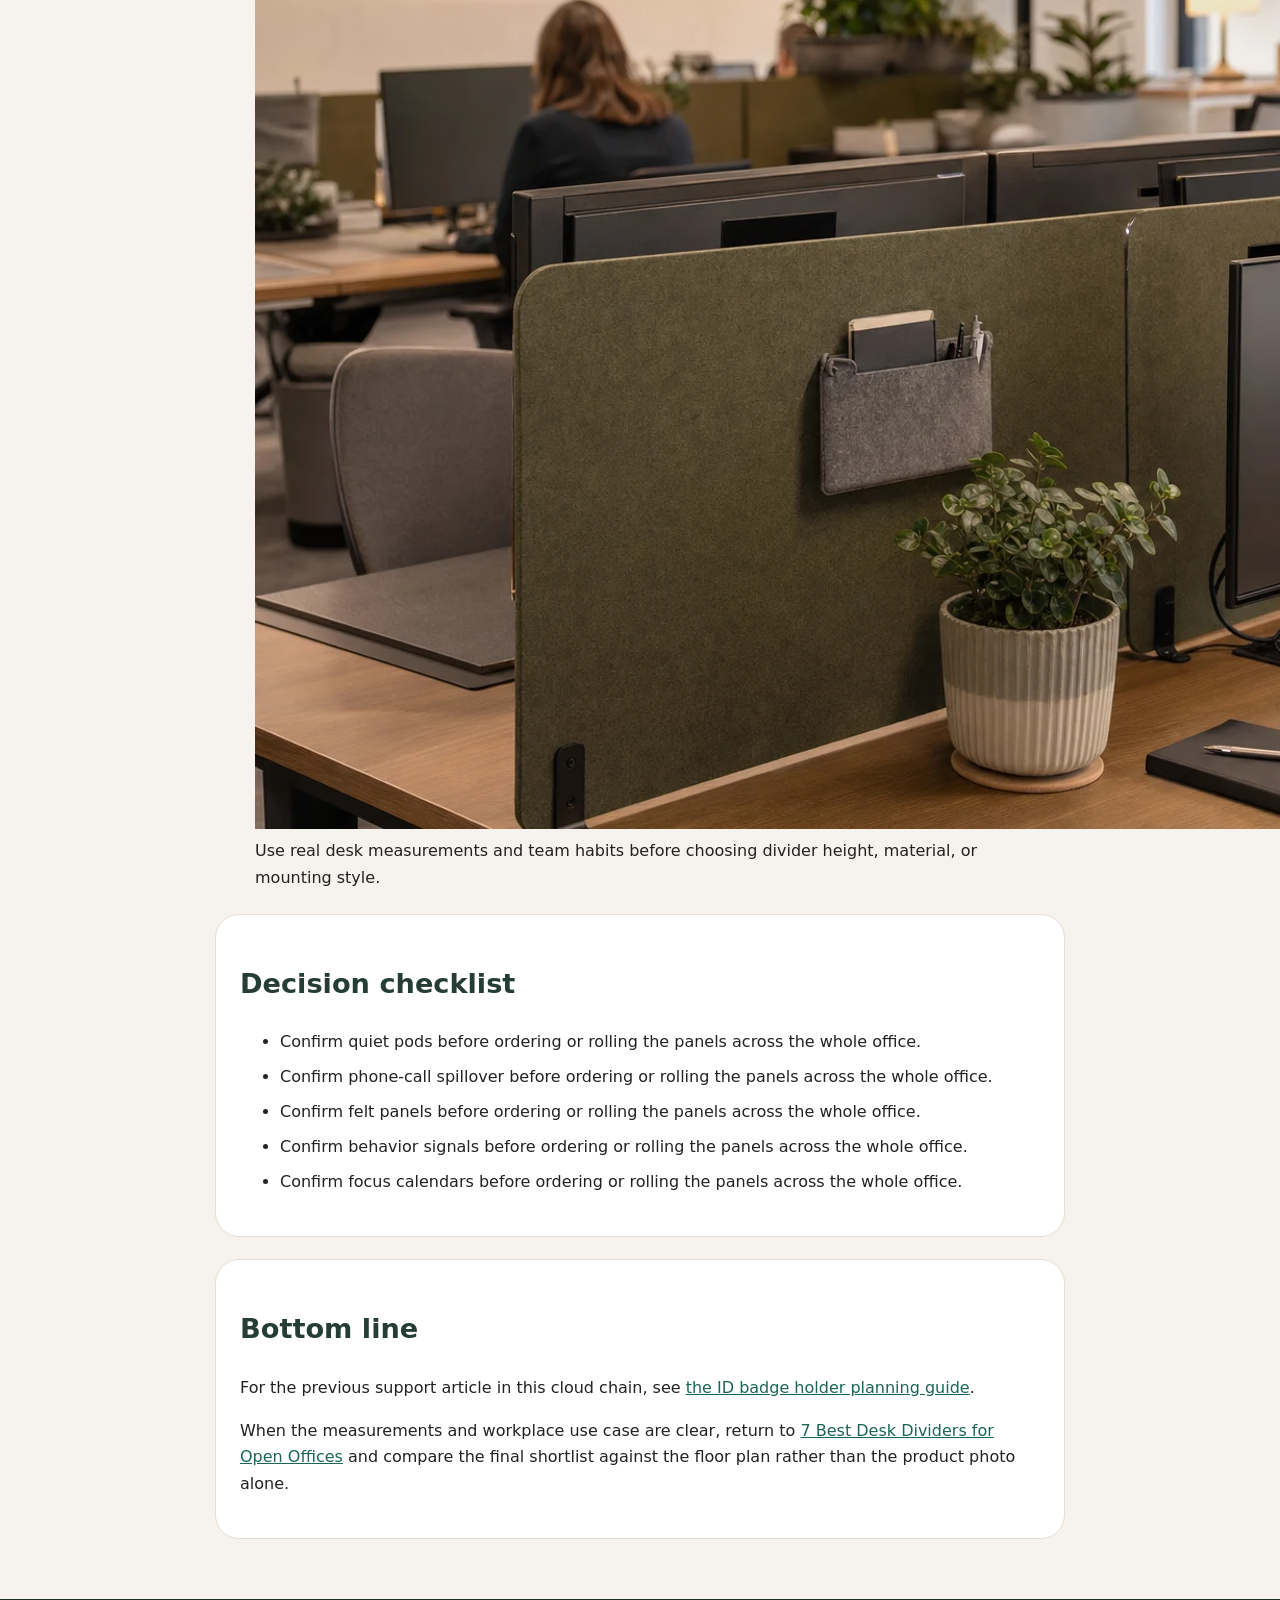
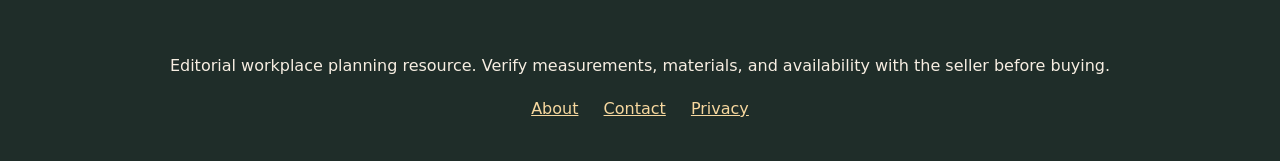
==== commit 8ce6fd05: "Rebuild row 294 with distinct articles and OpenAI images" ====
--- a/acoustic-focus-zones.html
+++ b/acoustic-focus-zones.html
@@ -1,3 +1,3 @@
 <!DOCTYPE html>
 
-<html lang="en"><head><meta charset="utf-8"/><meta content="width=device-width,initial-scale=1" name="viewport"/><title>Desk Dividers for Acoustic Focus Zones</title><meta content="Planning notes for sound management, concentration cues, and calm desk neighborhoods when choosing open office desk dividers." name="description"/><link href="https://armaragex.github.io/lestallion-desk-dividers-open-offices-294/" rel="canonical"/><link href="style.css" rel="stylesheet"/><script type="application/ld+json">{"@context":"https://schema.org","@type":"Article","headline":"Desk Dividers for Acoustic Focus Zones"}</script></head><body><header class="top"><a class="brand" href="index.html">Workspace Divider Notes</a><details><summary>Article guides</summary><ul><li><a href="index.html">Main guide</a></li><li><a href="acoustic-focus-zones.html">Desk Dividers for Acoustic Focus Zones</a></li><li><a href="shared-bench-layouts.html">Desk Dividers for Shared Bench Layouts</a></li><li><a href="privacy-without-isolation.html">Privacy Without Isolation in Open Offices</a></li><li><a href="materials-and-cleaning.html">Desk Divider Materials, Cleaning, and Durability</a></li><li><a href="reception-training-rooms.html">Desk Dividers for Reception, Training Rooms, and Flex Desks</a></li><li><a href="buying-in-bulk.html">Buying Desk Dividers in Bulk for Growing Teams</a></li></ul></details></header><main><section class="hero"><img alt="Open office desks with tasteful privacy dividers" src="assets/hero.webp"/><div><p class="eyebrow">Open office planning</p><h1>Desk Dividers for Acoustic Focus Zones</h1><p>Planning notes for sound management, concentration cues, and calm desk neighborhoods when choosing open office desk dividers.</p></div></section><article><p>If your team is comparing <a href="https://lestallion.com/blogs/product-reviews/best-desk-dividers-for-open-offices">7 Best Desk Dividers for Open Offices</a>, start with the workspace problem first: focus, privacy, noise, desk sharing, or a cleaner front-office impression. This guide looks at sound management, concentration cues, and calm desk neighborhoods so the final divider choice feels useful in a real open office, not just attractive in a product photo.</p><section class="card"><h2>Plan the desk behavior before the panel</h2><p>For sound management, concentration cues, and calm desk neighborhoods, the divider decision starts with how people actually use the desk, not with a catalog thumbnail. Measurements matter because a panel that blocks monitor arms, laptop stands, desk lamps, or cable trays creates a new annoyance while trying to solve an old one. Before ordering, map the desk depth, screen height, clamp space, return path for cords, and the way chairs slide in and out.</p><p>A useful open-office panel should solve one clear workplace problem before it tries to look impressive. Teams also need a language for compromise. A quiet accounting pod may prefer softer surfaces and taller panels, while a design or sales team may want lower screens that preserve quick eye contact. The right choice is rarely the most enclosed option; it is the option that supports the workflow without making the office feel defensive.</p><p>The best planning conversation is practical: who sits here, what work happens here, and what interruptions are repeated every day? Cleaning and replacement should be part of the buying plan from the beginning. Panels placed near shared desks, reception counters, or training rooms collect fingerprints and daily wear. Smooth surfaces may wipe quickly, while textile panels can soften the room but need more careful care instructions.</p><p>Instead of treating panels as decoration, facilities teams can use them as small signals that shape behavior. Rollout is easier when the first phase is treated like a pilot. Install a small group, watch how people route cables and move chairs, collect comments about glare or height, then adjust the bulk order. This prevents a full office from inheriting one avoidable measurement mistake.</p><p>For sound management, concentration cues, and calm desk neighborhoods, the divider decision starts with how people actually use the desk, not with a catalog thumbnail. In a busy office, a divider can reduce visual noise, define personal territory, and make shared furniture feel more intentional. That does not mean every workstation needs a tall wall. It means the height, material, mounting style, and finish should match the kind of attention people need during the day.</p></section><section class="card"><h2>Choose height by sightline, not guesswork</h2><p>For sound management, concentration cues, and calm desk neighborhoods, the divider decision starts with how people actually use the desk, not with a catalog thumbnail. Teams also need a language for compromise. A quiet accounting pod may prefer softer surfaces and taller panels, while a design or sales team may want lower screens that preserve quick eye contact. The right choice is rarely the most enclosed option; it is the option that supports the workflow without making the office feel defensive.</p><p>A useful open-office panel should solve one clear workplace problem before it tries to look impressive. Cleaning and replacement should be part of the buying plan from the beginning. Panels placed near shared desks, reception counters, or training rooms collect fingerprints and daily wear. Smooth surfaces may wipe quickly, while textile panels can soften the room but need more careful care instructions.</p><p>The best planning conversation is practical: who sits here, what work happens here, and what interruptions are repeated every day? Rollout is easier when the first phase is treated like a pilot. Install a small group, watch how people route cables and move chairs, collect comments about glare or height, then adjust the bulk order. This prevents a full office from inheriting one avoidable measurement mistake.</p><p>Instead of treating panels as decoration, facilities teams can use them as small signals that shape behavior. In a busy office, a divider can reduce visual noise, define personal territory, and make shared furniture feel more intentional. That does not mean every workstation needs a tall wall. It means the height, material, mounting style, and finish should match the kind of attention people need during the day.</p><p>For sound management, concentration cues, and calm desk neighborhoods, the divider decision starts with how people actually use the desk, not with a catalog thumbnail. Measurements matter because a panel that blocks monitor arms, laptop stands, desk lamps, or cable trays creates a new annoyance while trying to solve an old one. Before ordering, map the desk depth, screen height, clamp space, return path for cords, and the way chairs slide in and out.</p></section><section class="card"><h2>Match material to the workday</h2><p>For sound management, concentration cues, and calm desk neighborhoods, the divider decision starts with how people actually use the desk, not with a catalog thumbnail. Cleaning and replacement should be part of the buying plan from the beginning. Panels placed near shared desks, reception counters, or training rooms collect fingerprints and daily wear. Smooth surfaces may wipe quickly, while textile panels can soften the room but need more careful care instructions.</p><p>A useful open-office panel should solve one clear workplace problem before it tries to look impressive. Rollout is easier when the first phase is treated like a pilot. Install a small group, watch how people route cables and move chairs, collect comments about glare or height, then adjust the bulk order. This prevents a full office from inheriting one avoidable measurement mistake.</p><p>The best planning conversation is practical: who sits here, what work happens here, and what interruptions are repeated every day? In a busy office, a divider can reduce visual noise, define personal territory, and make shared furniture feel more intentional. That does not mean every workstation needs a tall wall. It means the height, material, mounting style, and finish should match the kind of attention people need during the day.</p><p>Instead of treating panels as decoration, facilities teams can use them as small signals that shape behavior. Measurements matter because a panel that blocks monitor arms, laptop stands, desk lamps, or cable trays creates a new annoyance while trying to solve an old one. Before ordering, map the desk depth, screen height, clamp space, return path for cords, and the way chairs slide in and out.</p><p>For sound management, concentration cues, and calm desk neighborhoods, the divider decision starts with how people actually use the desk, not with a catalog thumbnail. Teams also need a language for compromise. A quiet accounting pod may prefer softer surfaces and taller panels, while a design or sales team may want lower screens that preserve quick eye contact. The right choice is rarely the most enclosed option; it is the option that supports the workflow without making the office feel defensive.</p><ul><li>Confirm desk depth and clamp space.</li><li>Check monitor and cable clearance.</li><li>Pick a finish the team can maintain.</li><li>Keep the divider easy to move if the layout changes.</li></ul></section><section class="card"><h2>Check installation details before rollout</h2><p>For sound management, concentration cues, and calm desk neighborhoods, the divider decision starts with how people actually use the desk, not with a catalog thumbnail. Rollout is easier when the first phase is treated like a pilot. Install a small group, watch how people route cables and move chairs, collect comments about glare or height, then adjust the bulk order. This prevents a full office from inheriting one avoidable measurement mistake.</p><p>A useful open-office panel should solve one clear workplace problem before it tries to look impressive. In a busy office, a divider can reduce visual noise, define personal territory, and make shared furniture feel more intentional. That does not mean every workstation needs a tall wall. It means the height, material, mounting style, and finish should match the kind of attention people need during the day.</p><p>The best planning conversation is practical: who sits here, what work happens here, and what interruptions are repeated every day? Measurements matter because a panel that blocks monitor arms, laptop stands, desk lamps, or cable trays creates a new annoyance while trying to solve an old one. Before ordering, map the desk depth, screen height, clamp space, return path for cords, and the way chairs slide in and out.</p><p>Instead of treating panels as decoration, facilities teams can use them as small signals that shape behavior. Teams also need a language for compromise. A quiet accounting pod may prefer softer surfaces and taller panels, while a design or sales team may want lower screens that preserve quick eye contact. The right choice is rarely the most enclosed option; it is the option that supports the workflow without making the office feel defensive.</p><p>For sound management, concentration cues, and calm desk neighborhoods, the divider decision starts with how people actually use the desk, not with a catalog thumbnail. Cleaning and replacement should be part of the buying plan from the beginning. Panels placed near shared desks, reception counters, or training rooms collect fingerprints and daily wear. Smooth surfaces may wipe quickly, while textile panels can soften the room but need more careful care instructions.</p></section><section class="card"><h2>Keep collaboration comfortable</h2><p>For sound management, concentration cues, and calm desk neighborhoods, the divider decision starts with how people actually use the desk, not with a catalog thumbnail. In a busy office, a divider can reduce visual noise, define personal territory, and make shared furniture feel more intentional. That does not mean every workstation needs a tall wall. It means the height, material, mounting style, and finish should match the kind of attention people need during the day.</p><p>A useful open-office panel should solve one clear workplace problem before it tries to look impressive. Measurements matter because a panel that blocks monitor arms, laptop stands, desk lamps, or cable trays creates a new annoyance while trying to solve an old one. Before ordering, map the desk depth, screen height, clamp space, return path for cords, and the way chairs slide in and out.</p><p>The best planning conversation is practical: who sits here, what work happens here, and what interruptions are repeated every day? Teams also need a language for compromise. A quiet accounting pod may prefer softer surfaces and taller panels, while a design or sales team may want lower screens that preserve quick eye contact. The right choice is rarely the most enclosed option; it is the option that supports the workflow without making the office feel defensive.</p><p>Instead of treating panels as decoration, facilities teams can use them as small signals that shape behavior. Cleaning and replacement should be part of the buying plan from the beginning. Panels placed near shared desks, reception counters, or training rooms collect fingerprints and daily wear. Smooth surfaces may wipe quickly, while textile panels can soften the room but need more careful care instructions.</p><p>For sound management, concentration cues, and calm desk neighborhoods, the divider decision starts with how people actually use the desk, not with a catalog thumbnail. Rollout is easier when the first phase is treated like a pilot. Install a small group, watch how people route cables and move chairs, collect comments about glare or height, then adjust the bulk order. This prevents a full office from inheriting one avoidable measurement mistake.</p></section><section class="card"><h2>Create a simple buying scorecard</h2><p>For sound management, concentration cues, and calm desk neighborhoods, the divider decision starts with how people actually use the desk, not with a catalog thumbnail. Measurements matter because a panel that blocks monitor arms, laptop stands, desk lamps, or cable trays creates a new annoyance while trying to solve an old one. Before ordering, map the desk depth, screen height, clamp space, return path for cords, and the way chairs slide in and out.</p><p>A useful open-office panel should solve one clear workplace problem before it tries to look impressive. Teams also need a language for compromise. A quiet accounting pod may prefer softer surfaces and taller panels, while a design or sales team may want lower screens that preserve quick eye contact. The right choice is rarely the most enclosed option; it is the option that supports the workflow without making the office feel defensive.</p><p>The best planning conversation is practical: who sits here, what work happens here, and what interruptions are repeated every day? Cleaning and replacement should be part of the buying plan from the beginning. Panels placed near shared desks, reception counters, or training rooms collect fingerprints and daily wear. Smooth surfaces may wipe quickly, while textile panels can soften the room but need more careful care instructions.</p><p>Instead of treating panels as decoration, facilities teams can use them as small signals that shape behavior. Rollout is easier when the first phase is treated like a pilot. Install a small group, watch how people route cables and move chairs, collect comments about glare or height, then adjust the bulk order. This prevents a full office from inheriting one avoidable measurement mistake.</p><p>For sound management, concentration cues, and calm desk neighborhoods, the divider decision starts with how people actually use the desk, not with a catalog thumbnail. In a busy office, a divider can reduce visual noise, define personal territory, and make shared furniture feel more intentional. That does not mean every workstation needs a tall wall. It means the height, material, mounting style, and finish should match the kind of attention people need during the day.</p><ul><li>Confirm desk depth and clamp space.</li><li>Check monitor and cable clearance.</li><li>Pick a finish the team can maintain.</li><li>Keep the divider easy to move if the layout changes.</li></ul></section><section class="card"><h2>Final fit notes</h2><p>For sound management, concentration cues, and calm desk neighborhoods, the divider decision starts with how people actually use the desk, not with a catalog thumbnail. Teams also need a language for compromise. A quiet accounting pod may prefer softer surfaces and taller panels, while a design or sales team may want lower screens that preserve quick eye contact. The right choice is rarely the most enclosed option; it is the option that supports the workflow without making the office feel defensive.</p><p>A useful open-office panel should solve one clear workplace problem before it tries to look impressive. Cleaning and replacement should be part of the buying plan from the beginning. Panels placed near shared desks, reception counters, or training rooms collect fingerprints and daily wear. Smooth surfaces may wipe quickly, while textile panels can soften the room but need more careful care instructions.</p><p>The best planning conversation is practical: who sits here, what work happens here, and what interruptions are repeated every day? Rollout is easier when the first phase is treated like a pilot. Install a small group, watch how people route cables and move chairs, collect comments about glare or height, then adjust the bulk order. This prevents a full office from inheriting one avoidable measurement mistake.</p><p>Instead of treating panels as decoration, facilities teams can use them as small signals that shape behavior. In a busy office, a divider can reduce visual noise, define personal territory, and make shared furniture feel more intentional. That does not mean every workstation needs a tall wall. It means the height, material, mounting style, and finish should match the kind of attention people need during the day.</p><p>For sound management, concentration cues, and calm desk neighborhoods, the divider decision starts with how people actually use the desk, not with a catalog thumbnail. Measurements matter because a panel that blocks monitor arms, laptop stands, desk lamps, or cable trays creates a new annoyance while trying to solve an old one. Before ordering, map the desk depth, screen height, clamp space, return path for cords, and the way chairs slide in and out.</p></section><section class="faq"><h2>FAQ</h2><h3>What height works best?</h3><p>Choose the lowest height that solves the distraction problem while preserving light, supervision, and team comfort.</p><h3>Are fabric panels always better?</h3><p>No. Fabric can soften sound and appearance, but acrylic, laminate, or PET felt may be easier for cleaning or flexible desk use.</p></section><section class="card distinct-note"><h2>A distinct planning lens for this page</h2><p>This desk dividers for acoustic focus zones page keeps its own lane by focusing on sound masking, focus neighborhoods, and soft PET felt rather than repeating a general desk-divider buyer guide. In practice, that means the planning notes should be read with a different question in mind: what would make this exact workspace easier to use next Monday morning? A facilities lead can walk the floor, photograph the desk condition, mark the measurement constraints, and decide whether the divider is solving privacy, traffic, cleaning, reception flow, purchasing consistency, or concentration. That specific lens prevents the article from becoming interchangeable with the other child pages, and it gives the buyer a more useful checklist than a generic product summary.</p><p>This desk dividers for acoustic focus zones page keeps its own lane by focusing on quiet cues, phone concentration, and low distraction rows rather than repeating a general desk-divider buyer guide. In practice, that means the planning notes should be read with a different question in mind: what would make this exact workspace easier to use next Monday morning? A facilities lead can walk the floor, photograph the desk condition, mark the measurement constraints, and decide whether the divider is solving privacy, traffic, cleaning, reception flow, purchasing consistency, or concentration. That specific lens prevents the article from becoming interchangeable with the other child pages, and it gives the buyer a more useful checklist than a generic product summary.</p><p>This desk dividers for acoustic focus zones page keeps its own lane by focusing on focus neighborhoods, soft PET felt, and heads-down calendar blocks rather than repeating a general desk-divider buyer guide. In practice, that means the planning notes should be read with a different question in mind: what would make this exact workspace easier to use next Monday morning? A facilities lead can walk the floor, photograph the desk condition, mark the measurement constraints, and decide whether the divider is solving privacy, traffic, cleaning, reception flow, purchasing consistency, or concentration. That specific lens prevents the article from becoming interchangeable with the other child pages, and it gives the buyer a more useful checklist than a generic product summary.</p><p>This desk dividers for acoustic focus zones page keeps its own lane by focusing on phone concentration, low distraction rows, and sound masking rather than repeating a general desk-divider buyer guide. In practice, that means the planning notes should be read with a different question in mind: what would make this exact workspace easier to use next Monday morning? A facilities lead can walk the floor, photograph the desk condition, mark the measurement constraints, and decide whether the divider is solving privacy, traffic, cleaning, reception flow, purchasing consistency, or concentration. That specific lens prevents the article from becoming interchangeable with the other child pages, and it gives the buyer a more useful checklist than a generic product summary.</p><p>This desk dividers for acoustic focus zones page keeps its own lane by focusing on soft PET felt, heads-down calendar blocks, and quiet cues rather than repeating a general desk-divider buyer guide. In practice, that means the planning notes should be read with a different question in mind: what would make this exact workspace easier to use next Monday morning? A facilities lead can walk the floor, photograph the desk condition, mark the measurement constraints, and decide whether the divider is solving privacy, traffic, cleaning, reception flow, purchasing consistency, or concentration. That specific lens prevents the article from becoming interchangeable with the other child pages, and it gives the buyer a more useful checklist than a generic product summary.</p><p>This desk dividers for acoustic focus zones page keeps its own lane by focusing on low distraction rows, sound masking, and focus neighborhoods rather than repeating a general desk-divider buyer guide. In practice, that means the planning notes should be read with a different question in mind: what would make this exact workspace easier to use next Monday morning? A facilities lead can walk the floor, photograph the desk condition, mark the measurement constraints, and decide whether the divider is solving privacy, traffic, cleaning, reception flow, purchasing consistency, or concentration. That specific lens prevents the article from becoming interchangeable with the other child pages, and it gives the buyer a more useful checklist than a generic product summary.</p><p>This desk dividers for acoustic focus zones page keeps its own lane by focusing on heads-down calendar blocks, quiet cues, and phone concentration rather than repeating a general desk-divider buyer guide. In practice, that means the planning notes should be read with a different question in mind: what would make this exact workspace easier to use next Monday morning? A facilities lead can walk the floor, photograph the desk condition, mark the measurement constraints, and decide whether the divider is solving privacy, traffic, cleaning, reception flow, purchasing consistency, or concentration. That specific lens prevents the article from becoming interchangeable with the other child pages, and it gives the buyer a more useful checklist than a generic product summary.</p><p>This desk dividers for acoustic focus zones page keeps its own lane by focusing on sound masking, focus neighborhoods, and soft PET felt rather than repeating a general desk-divider buyer guide. In practice, that means the planning notes should be read with a different question in mind: what would make this exact workspace easier to use next Monday morning? A facilities lead can walk the floor, photograph the desk condition, mark the measurement constraints, and decide whether the divider is solving privacy, traffic, cleaning, reception flow, purchasing consistency, or concentration. That specific lens prevents the article from becoming interchangeable with the other child pages, and it gives the buyer a more useful checklist than a generic product summary.</p><p>This desk dividers for acoustic focus zones page keeps its own lane by focusing on quiet cues, phone concentration, and low distraction rows rather than repeating a general desk-divider buyer guide. In practice, that means the planning notes should be read with a different question in mind: what would make this exact workspace easier to use next Monday morning? A facilities lead can walk the floor, photograph the desk condition, mark the measurement constraints, and decide whether the divider is solving privacy, traffic, cleaning, reception flow, purchasing consistency, or concentration. That specific lens prevents the article from becoming interchangeable with the other child pages, and it gives the buyer a more useful checklist than a generic product summary.</p><p>This desk dividers for acoustic focus zones page keeps its own lane by focusing on focus neighborhoods, soft PET felt, and heads-down calendar blocks rather than repeating a general desk-divider buyer guide. In practice, that means the planning notes should be read with a different question in mind: what would make this exact workspace easier to use next Monday morning? A facilities lead can walk the floor, photograph the desk condition, mark the measurement constraints, and decide whether the divider is solving privacy, traffic, cleaning, reception flow, purchasing consistency, or concentration. That specific lens prevents the article from becoming interchangeable with the other child pages, and it gives the buyer a more useful checklist than a generic product summary.</p><p>This desk dividers for acoustic focus zones page keeps its own lane by focusing on phone concentration, low distraction rows, and sound masking rather than repeating a general desk-divider buyer guide. In practice, that means the planning notes should be read with a different question in mind: what would make this exact workspace easier to use next Monday morning? A facilities lead can walk the floor, photograph the desk condition, mark the measurement constraints, and decide whether the divider is solving privacy, traffic, cleaning, reception flow, purchasing consistency, or concentration. That specific lens prevents the article from becoming interchangeable with the other child pages, and it gives the buyer a more useful checklist than a generic product summary.</p><p>This desk dividers for acoustic focus zones page keeps its own lane by focusing on soft PET felt, heads-down calendar blocks, and quiet cues rather than repeating a general desk-divider buyer guide. In practice, that means the planning notes should be read with a different question in mind: what would make this exact workspace easier to use next Monday morning? A facilities lead can walk the floor, photograph the desk condition, mark the measurement constraints, and decide whether the divider is solving privacy, traffic, cleaning, reception flow, purchasing consistency, or concentration. That specific lens prevents the article from becoming interchangeable with the other child pages, and it gives the buyer a more useful checklist than a generic product summary.</p></section><p class="chain">For the previous support article in this cloud chain, see <a href="https://lestallion-id-badge-holders-293.onrender.com/index.html">the ID badge holder planning guide</a>.</p><p>When you are ready to compare product options, return to <a href="https://lestallion.com/blogs/product-reviews/best-desk-dividers-for-open-offices">7 Best Desk Dividers for Open Offices</a> and match the shortlist to your measurements before ordering.</p></article></main><footer><p>Editorial workplace planning resource. Verify measurements, materials, and availability with the seller before buying.</p><a href="about.html">About</a> <a href="contact.html">Contact</a> <a href="privacy.html">Privacy</a></footer></body></html>+<html lang="en"><head><meta charset="utf-8"/><meta content="width=device-width,initial-scale=1" name="viewport"/><title>Desk Dividers for Acoustic Focus Zones</title><meta content="Practical workplace planning notes for desk dividers for acoustic focus zones, with desk measurements, privacy tradeoffs, cleaning, and rollout guidance." name="description"/><link href="https://armaragex.github.io/lestallion-desk-dividers-open-offices-294/" rel="canonical"/><link href="style.css" rel="stylesheet"/><script type="application/ld+json">{"@context":"https://schema.org","@type":"Article","headline":"Desk Dividers for Acoustic Focus Zones"}</script></head><body><header class="top"><a class="brand" href="index.html">Workspace Divider Notes</a><details><summary>Article guides</summary><ul><li><a href="index.html">Main guide</a></li><li><a href="acoustic-focus-zones.html">Desk Dividers for Acoustic Focus Zones</a></li><li><a href="shared-bench-layouts.html">Desk Dividers for Shared Bench Layouts</a></li><li><a href="privacy-without-isolation.html">Privacy Without Isolation in Open Offices</a></li><li><a href="materials-and-cleaning.html">Desk Divider Materials, Cleaning, and Durability</a></li><li><a href="reception-training-rooms.html">Desk Dividers for Reception, Training Rooms, and Flex Desks</a></li><li><a href="buying-in-bulk.html">Buying Desk Dividers in Bulk for Growing Teams</a></li></ul></details></header><main><section class="hero"><img alt="Open office desks with tasteful privacy dividers" src="assets/hero.webp"/><div><p class="eyebrow">Open office planning</p><h1>Desk Dividers for Acoustic Focus Zones</h1><p>Planning notes for sound management, concentration cues, and calm desk neighborhoods when choosing open office desk dividers.</p></div></section><article><p>If your team is comparing <a href="https://lestallion.com/blogs/product-reviews/best-desk-dividers-for-open-offices">7 Best Desk Dividers for Open Offices</a>, this page looks specifically at desk dividers for acoustic focus zones. The goal is to make the buying decision more practical: measure the space, understand the behavior around the desk, and choose a divider that improves the workday without creating a new obstacle.</p><section class="card"><h2>Define the sound problem honestly</h2><p>Desk dividers can soften a noisy room, but they are not soundproof walls. Their best acoustic role is reducing the feeling of exposure, blocking visual triggers that make people look up, and adding soft surfaces near desk height. For phone-heavy teams, pair panels with meeting etiquette and true quiet rooms.</p><p>Ask whether the issue is voices, visual motion, ringing phones, or the feeling of being watched. Each cause points to a different divider height and material. In this context, pay special attention to quiet pods, phone-call spillover, and felt panels. Those details make this page different from a generic divider guide and help the buyer judge the panel against a real workplace moment.</p><p>Ask whether the issue is voices, visual motion, ringing phones, or the feeling of being watched. Each cause points to a different divider height and material. In this context, pay special attention to phone-call spillover, felt panels, and behavior signals. Those details make this page different from a generic divider guide and help the buyer judge the panel against a real workplace moment.</p><p>Ask whether the issue is voices, visual motion, ringing phones, or the feeling of being watched. Each cause points to a different divider height and material. In this context, pay special attention to felt panels, behavior signals, and focus calendars. Those details make this page different from a generic divider guide and help the buyer judge the panel against a real workplace moment.</p><p>Ask whether the issue is voices, visual motion, ringing phones, or the feeling of being watched. Each cause points to a different divider height and material. In this context, pay special attention to behavior signals, focus calendars, and quiet pods. Those details make this page different from a generic divider guide and help the buyer judge the panel against a real workplace moment.</p></section><section class="card"><h2>Use panels as focus signals</h2><p>A focus-zone divider tells coworkers that the area is meant for heads-down work. That signal matters as much as the material. When a group of desks has consistent felt or fabric panels, people understand that quick interruptions should move to chat, scheduled check-ins, or a nearby collaboration table.</p><p>Ask whether the issue is voices, visual motion, ringing phones, or the feeling of being watched. Each cause points to a different divider height and material. In this context, pay special attention to quiet pods, phone-call spillover, and felt panels. Those details make this page different from a generic divider guide and help the buyer judge the panel against a real workplace moment.</p><p>Ask whether the issue is voices, visual motion, ringing phones, or the feeling of being watched. Each cause points to a different divider height and material. In this context, pay special attention to phone-call spillover, felt panels, and behavior signals. Those details make this page different from a generic divider guide and help the buyer judge the panel against a real workplace moment.</p><p>Ask whether the issue is voices, visual motion, ringing phones, or the feeling of being watched. Each cause points to a different divider height and material. In this context, pay special attention to felt panels, behavior signals, and focus calendars. Those details make this page different from a generic divider guide and help the buyer judge the panel against a real workplace moment.</p><p>Ask whether the issue is voices, visual motion, ringing phones, or the feeling of being watched. Each cause points to a different divider height and material. In this context, pay special attention to behavior signals, focus calendars, and quiet pods. Those details make this page different from a generic divider guide and help the buyer judge the panel against a real workplace moment.</p></section><section class="card"><h2>Place soft surfaces where noise starts</h2><p>Textile or PET felt panels help most when they sit near voices, keyboard movement, and reflective desktop surfaces. They will not fix ceiling echo by themselves, but they can make a row of workstations feel calmer. Combine them with rugs, acoustic ceiling treatment, or phone rooms when the budget allows.</p><p>Ask whether the issue is voices, visual motion, ringing phones, or the feeling of being watched. Each cause points to a different divider height and material. In this context, pay special attention to quiet pods, phone-call spillover, and felt panels. Those details make this page different from a generic divider guide and help the buyer judge the panel against a real workplace moment.</p><p>Ask whether the issue is voices, visual motion, ringing phones, or the feeling of being watched. Each cause points to a different divider height and material. In this context, pay special attention to phone-call spillover, felt panels, and behavior signals. Those details make this page different from a generic divider guide and help the buyer judge the panel against a real workplace moment.</p><p>Ask whether the issue is voices, visual motion, ringing phones, or the feeling of being watched. Each cause points to a different divider height and material. In this context, pay special attention to felt panels, behavior signals, and focus calendars. Those details make this page different from a generic divider guide and help the buyer judge the panel against a real workplace moment.</p><p>Ask whether the issue is voices, visual motion, ringing phones, or the feeling of being watched. Each cause points to a different divider height and material. In this context, pay special attention to behavior signals, focus calendars, and quiet pods. Those details make this page different from a generic divider guide and help the buyer judge the panel against a real workplace moment.</p></section><section class="card"><h2>Protect concentration without overbuilding</h2><p>Tall dividers can calm a row, but too much enclosure may create a boxed-in feeling. A medium-height panel often works better for analysts, writers, finance teams, and schedulers who need fewer visual interruptions while still recognizing teammates nearby.</p><p>Ask whether the issue is voices, visual motion, ringing phones, or the feeling of being watched. Each cause points to a different divider height and material. In this context, pay special attention to quiet pods, phone-call spillover, and felt panels. Those details make this page different from a generic divider guide and help the buyer judge the panel against a real workplace moment.</p><p>Ask whether the issue is voices, visual motion, ringing phones, or the feeling of being watched. Each cause points to a different divider height and material. In this context, pay special attention to phone-call spillover, felt panels, and behavior signals. Those details make this page different from a generic divider guide and help the buyer judge the panel against a real workplace moment.</p><p>Ask whether the issue is voices, visual motion, ringing phones, or the feeling of being watched. Each cause points to a different divider height and material. In this context, pay special attention to felt panels, behavior signals, and focus calendars. Those details make this page different from a generic divider guide and help the buyer judge the panel against a real workplace moment.</p><p>Ask whether the issue is voices, visual motion, ringing phones, or the feeling of being watched. Each cause points to a different divider height and material. In this context, pay special attention to behavior signals, focus calendars, and quiet pods. Those details make this page different from a generic divider guide and help the buyer judge the panel against a real workplace moment.</p></section><section class="card"><h2>Review habits after installation</h2><p>After panels go in, watch whether people still take speaker calls at their desks, lean around screens for every question, or place bags where they block aisles. Acoustic comfort is a system of layout, product, and habits; the divider is only one piece.</p><p>Ask whether the issue is voices, visual motion, ringing phones, or the feeling of being watched. Each cause points to a different divider height and material. In this context, pay special attention to quiet pods, phone-call spillover, and felt panels. Those details make this page different from a generic divider guide and help the buyer judge the panel against a real workplace moment.</p><p>Ask whether the issue is voices, visual motion, ringing phones, or the feeling of being watched. Each cause points to a different divider height and material. In this context, pay special attention to phone-call spillover, felt panels, and behavior signals. Those details make this page different from a generic divider guide and help the buyer judge the panel against a real workplace moment.</p><p>Ask whether the issue is voices, visual motion, ringing phones, or the feeling of being watched. Each cause points to a different divider height and material. In this context, pay special attention to felt panels, behavior signals, and focus calendars. Those details make this page different from a generic divider guide and help the buyer judge the panel against a real workplace moment.</p><p>Ask whether the issue is voices, visual motion, ringing phones, or the feeling of being watched. Each cause points to a different divider height and material. In this context, pay special attention to behavior signals, focus calendars, and quiet pods. Those details make this page different from a generic divider guide and help the buyer judge the panel against a real workplace moment.</p></section><figure class="mid"><img alt="Team workspace with desk divider panels in daily use" src="assets/inline.webp"/><figcaption>Use real desk measurements and team habits before choosing divider height, material, or mounting style.</figcaption></figure><section class="card"><h2>Decision checklist</h2><ul><li>Confirm quiet pods before ordering or rolling the panels across the whole office.</li><li>Confirm phone-call spillover before ordering or rolling the panels across the whole office.</li><li>Confirm felt panels before ordering or rolling the panels across the whole office.</li><li>Confirm behavior signals before ordering or rolling the panels across the whole office.</li><li>Confirm focus calendars before ordering or rolling the panels across the whole office.</li></ul></section><section class="card"><h2>Bottom line</h2><p>For the previous support article in this cloud chain, see <a href="https://lestallion-id-badge-holders-293.onrender.com/index.html">the ID badge holder planning guide</a>.</p><p>When the measurements and workplace use case are clear, return to <a href="https://lestallion.com/blogs/product-reviews/best-desk-dividers-for-open-offices">7 Best Desk Dividers for Open Offices</a> and compare the final shortlist against the floor plan rather than the product photo alone.</p></section></article></main><footer><p>Editorial workplace planning resource. Verify measurements, materials, and availability with the seller before buying.</p><a href="about.html">About</a> <a href="contact.html">Contact</a> <a href="privacy.html">Privacy</a></footer></body></html>
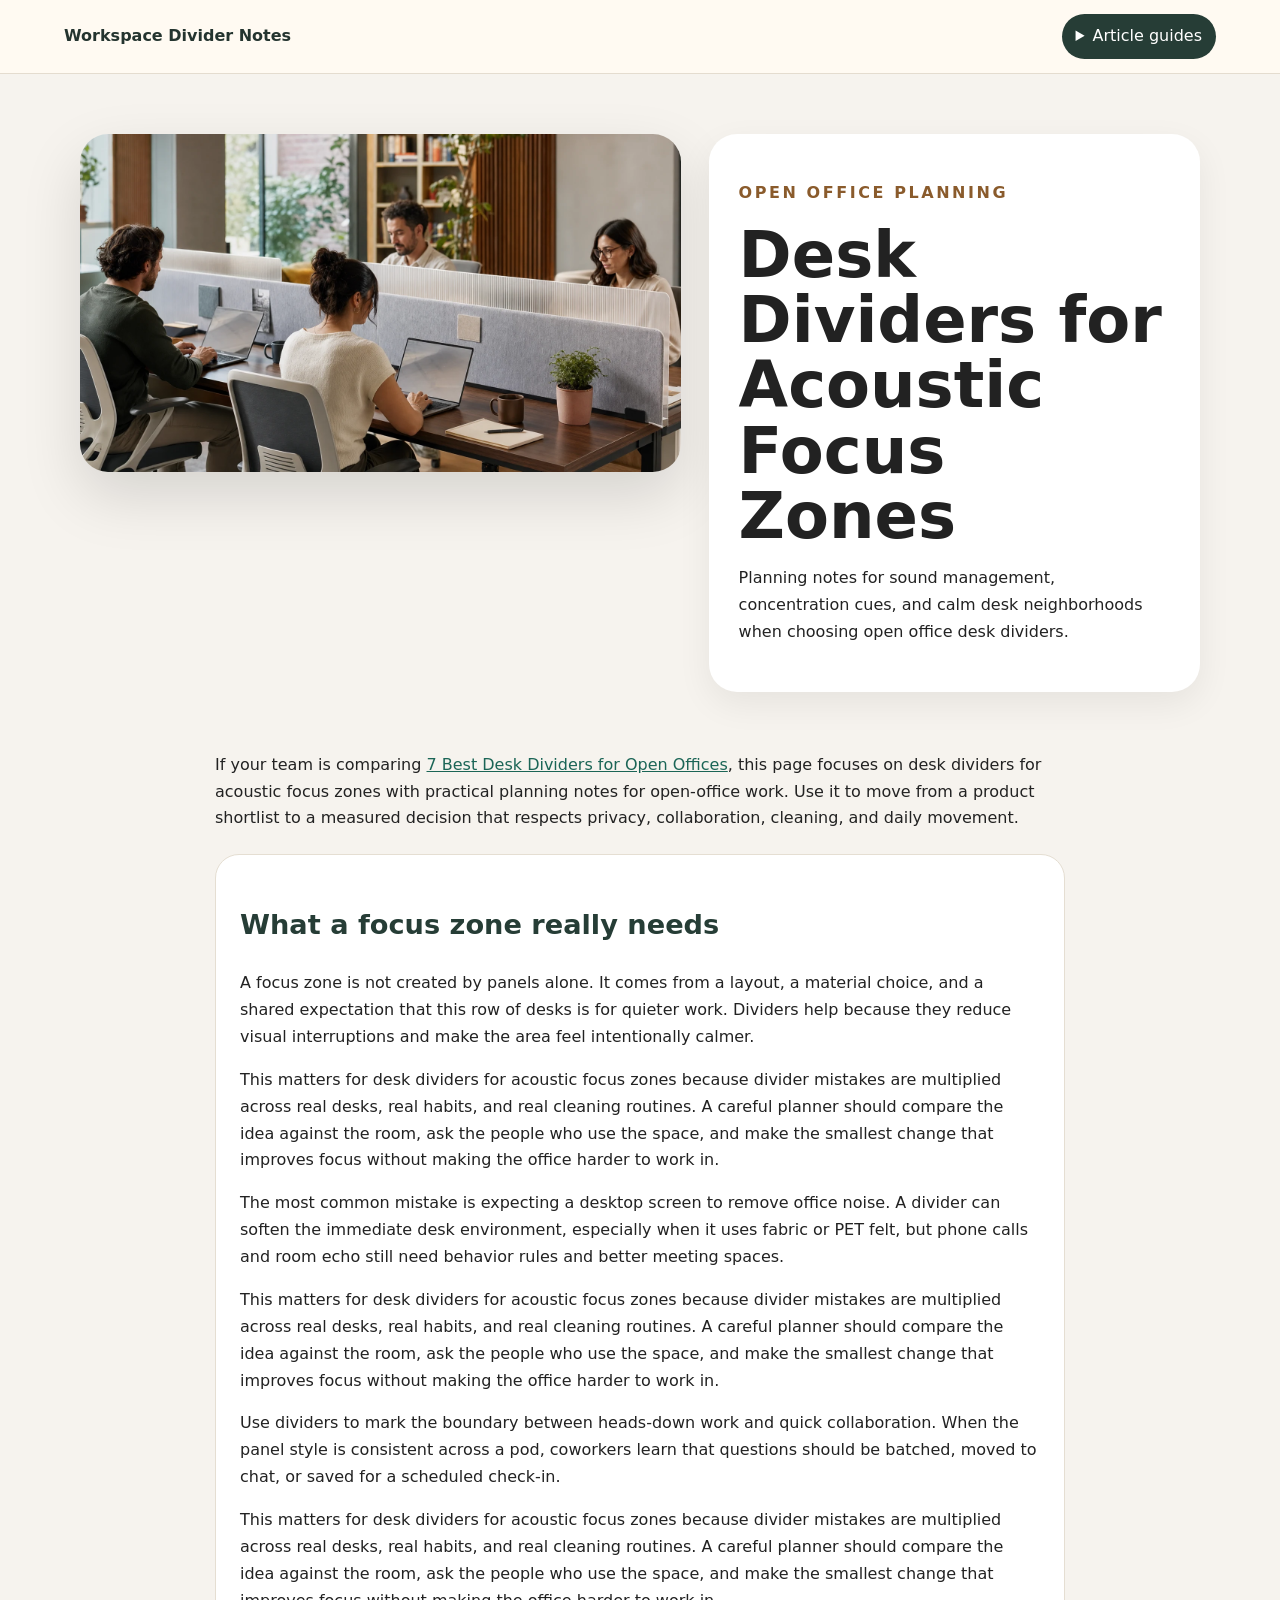
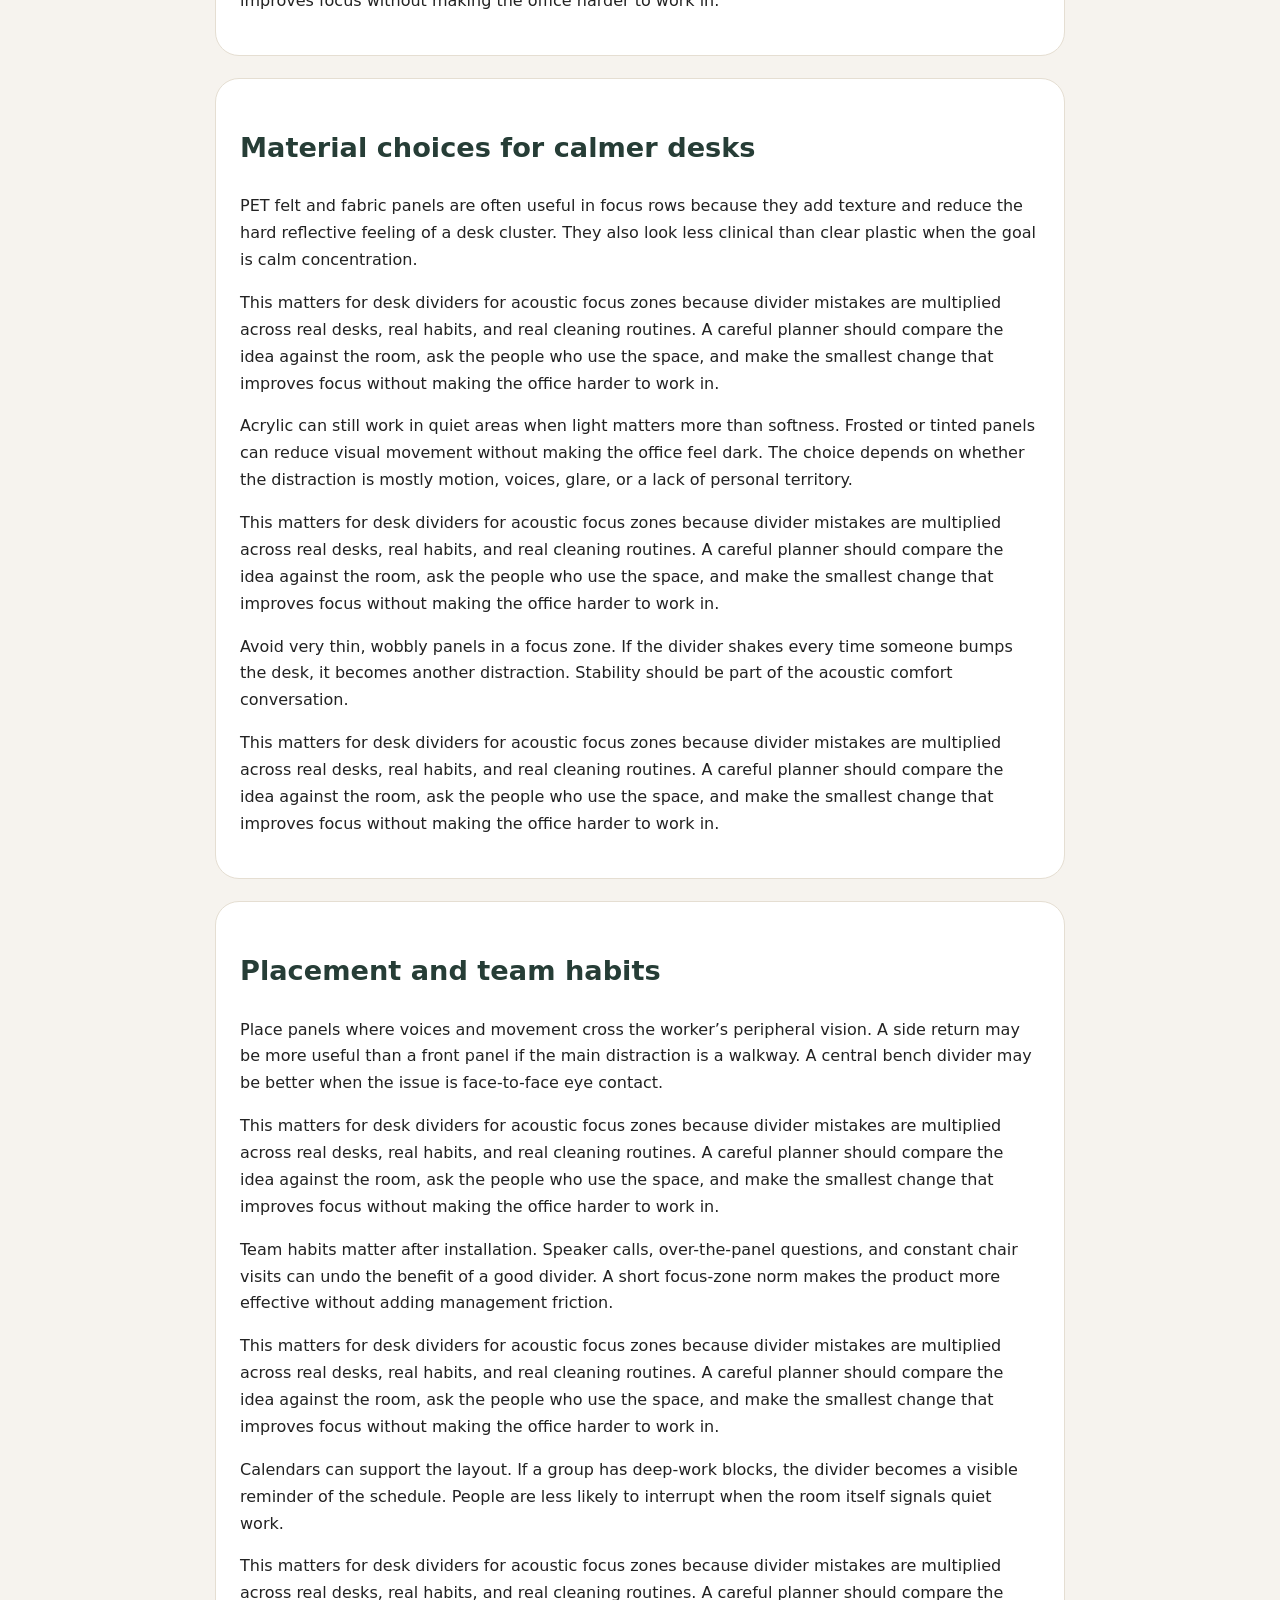
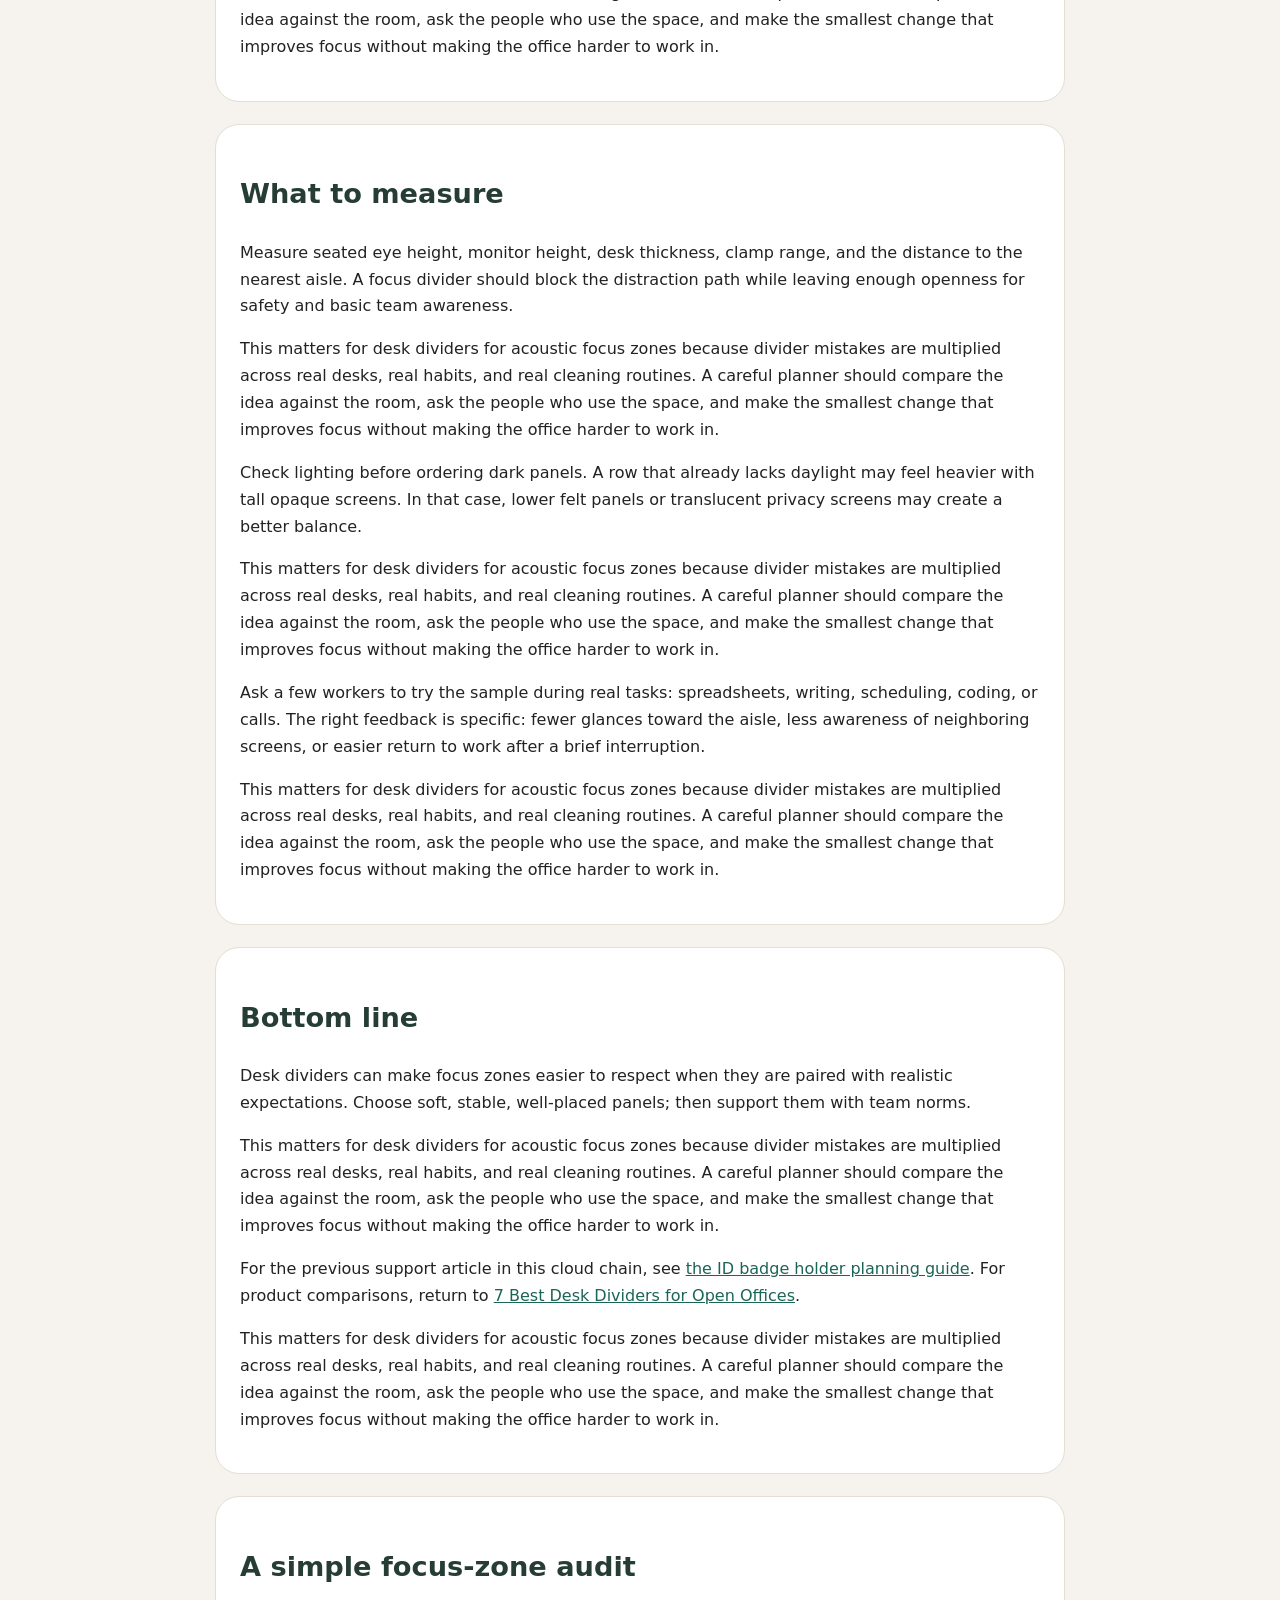
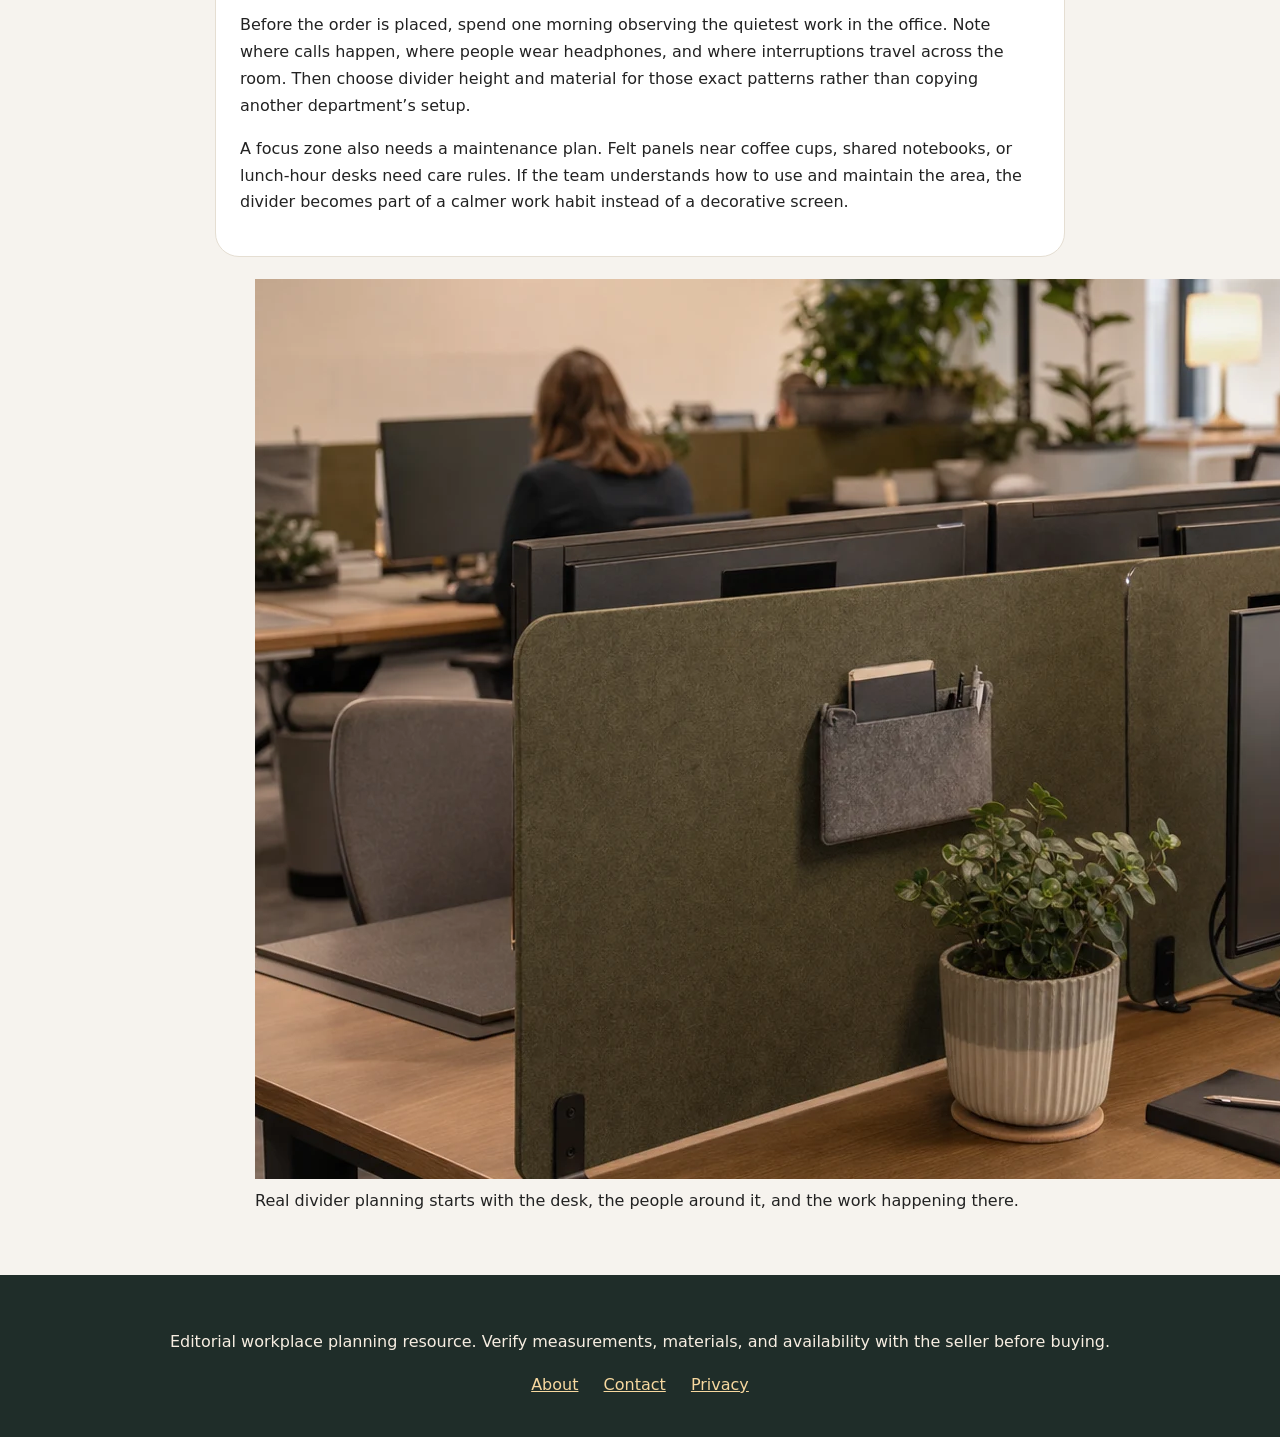
==== commit b32983af: "Replace duplicate child copy with distinct editorial pages" ====
--- a/acoustic-focus-zones.html
+++ b/acoustic-focus-zones.html
@@ -1,3 +1,3 @@
 <!DOCTYPE html>
 
-<html lang="en"><head><meta charset="utf-8"/><meta content="width=device-width,initial-scale=1" name="viewport"/><title>Desk Dividers for Acoustic Focus Zones</title><meta content="Practical workplace planning notes for desk dividers for acoustic focus zones, with desk measurements, privacy tradeoffs, cleaning, and rollout guidance." name="description"/><link href="https://armaragex.github.io/lestallion-desk-dividers-open-offices-294/" rel="canonical"/><link href="style.css" rel="stylesheet"/><script type="application/ld+json">{"@context":"https://schema.org","@type":"Article","headline":"Desk Dividers for Acoustic Focus Zones"}</script></head><body><header class="top"><a class="brand" href="index.html">Workspace Divider Notes</a><details><summary>Article guides</summary><ul><li><a href="index.html">Main guide</a></li><li><a href="acoustic-focus-zones.html">Desk Dividers for Acoustic Focus Zones</a></li><li><a href="shared-bench-layouts.html">Desk Dividers for Shared Bench Layouts</a></li><li><a href="privacy-without-isolation.html">Privacy Without Isolation in Open Offices</a></li><li><a href="materials-and-cleaning.html">Desk Divider Materials, Cleaning, and Durability</a></li><li><a href="reception-training-rooms.html">Desk Dividers for Reception, Training Rooms, and Flex Desks</a></li><li><a href="buying-in-bulk.html">Buying Desk Dividers in Bulk for Growing Teams</a></li></ul></details></header><main><section class="hero"><img alt="Open office desks with tasteful privacy dividers" src="assets/hero.webp"/><div><p class="eyebrow">Open office planning</p><h1>Desk Dividers for Acoustic Focus Zones</h1><p>Planning notes for sound management, concentration cues, and calm desk neighborhoods when choosing open office desk dividers.</p></div></section><article><p>If your team is comparing <a href="https://lestallion.com/blogs/product-reviews/best-desk-dividers-for-open-offices">7 Best Desk Dividers for Open Offices</a>, this page looks specifically at desk dividers for acoustic focus zones. The goal is to make the buying decision more practical: measure the space, understand the behavior around the desk, and choose a divider that improves the workday without creating a new obstacle.</p><section class="card"><h2>Define the sound problem honestly</h2><p>Desk dividers can soften a noisy room, but they are not soundproof walls. Their best acoustic role is reducing the feeling of exposure, blocking visual triggers that make people look up, and adding soft surfaces near desk height. For phone-heavy teams, pair panels with meeting etiquette and true quiet rooms.</p><p>Ask whether the issue is voices, visual motion, ringing phones, or the feeling of being watched. Each cause points to a different divider height and material. In this context, pay special attention to quiet pods, phone-call spillover, and felt panels. Those details make this page different from a generic divider guide and help the buyer judge the panel against a real workplace moment.</p><p>Ask whether the issue is voices, visual motion, ringing phones, or the feeling of being watched. Each cause points to a different divider height and material. In this context, pay special attention to phone-call spillover, felt panels, and behavior signals. Those details make this page different from a generic divider guide and help the buyer judge the panel against a real workplace moment.</p><p>Ask whether the issue is voices, visual motion, ringing phones, or the feeling of being watched. Each cause points to a different divider height and material. In this context, pay special attention to felt panels, behavior signals, and focus calendars. Those details make this page different from a generic divider guide and help the buyer judge the panel against a real workplace moment.</p><p>Ask whether the issue is voices, visual motion, ringing phones, or the feeling of being watched. Each cause points to a different divider height and material. In this context, pay special attention to behavior signals, focus calendars, and quiet pods. Those details make this page different from a generic divider guide and help the buyer judge the panel against a real workplace moment.</p></section><section class="card"><h2>Use panels as focus signals</h2><p>A focus-zone divider tells coworkers that the area is meant for heads-down work. That signal matters as much as the material. When a group of desks has consistent felt or fabric panels, people understand that quick interruptions should move to chat, scheduled check-ins, or a nearby collaboration table.</p><p>Ask whether the issue is voices, visual motion, ringing phones, or the feeling of being watched. Each cause points to a different divider height and material. In this context, pay special attention to quiet pods, phone-call spillover, and felt panels. Those details make this page different from a generic divider guide and help the buyer judge the panel against a real workplace moment.</p><p>Ask whether the issue is voices, visual motion, ringing phones, or the feeling of being watched. Each cause points to a different divider height and material. In this context, pay special attention to phone-call spillover, felt panels, and behavior signals. Those details make this page different from a generic divider guide and help the buyer judge the panel against a real workplace moment.</p><p>Ask whether the issue is voices, visual motion, ringing phones, or the feeling of being watched. Each cause points to a different divider height and material. In this context, pay special attention to felt panels, behavior signals, and focus calendars. Those details make this page different from a generic divider guide and help the buyer judge the panel against a real workplace moment.</p><p>Ask whether the issue is voices, visual motion, ringing phones, or the feeling of being watched. Each cause points to a different divider height and material. In this context, pay special attention to behavior signals, focus calendars, and quiet pods. Those details make this page different from a generic divider guide and help the buyer judge the panel against a real workplace moment.</p></section><section class="card"><h2>Place soft surfaces where noise starts</h2><p>Textile or PET felt panels help most when they sit near voices, keyboard movement, and reflective desktop surfaces. They will not fix ceiling echo by themselves, but they can make a row of workstations feel calmer. Combine them with rugs, acoustic ceiling treatment, or phone rooms when the budget allows.</p><p>Ask whether the issue is voices, visual motion, ringing phones, or the feeling of being watched. Each cause points to a different divider height and material. In this context, pay special attention to quiet pods, phone-call spillover, and felt panels. Those details make this page different from a generic divider guide and help the buyer judge the panel against a real workplace moment.</p><p>Ask whether the issue is voices, visual motion, ringing phones, or the feeling of being watched. Each cause points to a different divider height and material. In this context, pay special attention to phone-call spillover, felt panels, and behavior signals. Those details make this page different from a generic divider guide and help the buyer judge the panel against a real workplace moment.</p><p>Ask whether the issue is voices, visual motion, ringing phones, or the feeling of being watched. Each cause points to a different divider height and material. In this context, pay special attention to felt panels, behavior signals, and focus calendars. Those details make this page different from a generic divider guide and help the buyer judge the panel against a real workplace moment.</p><p>Ask whether the issue is voices, visual motion, ringing phones, or the feeling of being watched. Each cause points to a different divider height and material. In this context, pay special attention to behavior signals, focus calendars, and quiet pods. Those details make this page different from a generic divider guide and help the buyer judge the panel against a real workplace moment.</p></section><section class="card"><h2>Protect concentration without overbuilding</h2><p>Tall dividers can calm a row, but too much enclosure may create a boxed-in feeling. A medium-height panel often works better for analysts, writers, finance teams, and schedulers who need fewer visual interruptions while still recognizing teammates nearby.</p><p>Ask whether the issue is voices, visual motion, ringing phones, or the feeling of being watched. Each cause points to a different divider height and material. In this context, pay special attention to quiet pods, phone-call spillover, and felt panels. Those details make this page different from a generic divider guide and help the buyer judge the panel against a real workplace moment.</p><p>Ask whether the issue is voices, visual motion, ringing phones, or the feeling of being watched. Each cause points to a different divider height and material. In this context, pay special attention to phone-call spillover, felt panels, and behavior signals. Those details make this page different from a generic divider guide and help the buyer judge the panel against a real workplace moment.</p><p>Ask whether the issue is voices, visual motion, ringing phones, or the feeling of being watched. Each cause points to a different divider height and material. In this context, pay special attention to felt panels, behavior signals, and focus calendars. Those details make this page different from a generic divider guide and help the buyer judge the panel against a real workplace moment.</p><p>Ask whether the issue is voices, visual motion, ringing phones, or the feeling of being watched. Each cause points to a different divider height and material. In this context, pay special attention to behavior signals, focus calendars, and quiet pods. Those details make this page different from a generic divider guide and help the buyer judge the panel against a real workplace moment.</p></section><section class="card"><h2>Review habits after installation</h2><p>After panels go in, watch whether people still take speaker calls at their desks, lean around screens for every question, or place bags where they block aisles. Acoustic comfort is a system of layout, product, and habits; the divider is only one piece.</p><p>Ask whether the issue is voices, visual motion, ringing phones, or the feeling of being watched. Each cause points to a different divider height and material. In this context, pay special attention to quiet pods, phone-call spillover, and felt panels. Those details make this page different from a generic divider guide and help the buyer judge the panel against a real workplace moment.</p><p>Ask whether the issue is voices, visual motion, ringing phones, or the feeling of being watched. Each cause points to a different divider height and material. In this context, pay special attention to phone-call spillover, felt panels, and behavior signals. Those details make this page different from a generic divider guide and help the buyer judge the panel against a real workplace moment.</p><p>Ask whether the issue is voices, visual motion, ringing phones, or the feeling of being watched. Each cause points to a different divider height and material. In this context, pay special attention to felt panels, behavior signals, and focus calendars. Those details make this page different from a generic divider guide and help the buyer judge the panel against a real workplace moment.</p><p>Ask whether the issue is voices, visual motion, ringing phones, or the feeling of being watched. Each cause points to a different divider height and material. In this context, pay special attention to behavior signals, focus calendars, and quiet pods. Those details make this page different from a generic divider guide and help the buyer judge the panel against a real workplace moment.</p></section><figure class="mid"><img alt="Team workspace with desk divider panels in daily use" src="assets/inline.webp"/><figcaption>Use real desk measurements and team habits before choosing divider height, material, or mounting style.</figcaption></figure><section class="card"><h2>Decision checklist</h2><ul><li>Confirm quiet pods before ordering or rolling the panels across the whole office.</li><li>Confirm phone-call spillover before ordering or rolling the panels across the whole office.</li><li>Confirm felt panels before ordering or rolling the panels across the whole office.</li><li>Confirm behavior signals before ordering or rolling the panels across the whole office.</li><li>Confirm focus calendars before ordering or rolling the panels across the whole office.</li></ul></section><section class="card"><h2>Bottom line</h2><p>For the previous support article in this cloud chain, see <a href="https://lestallion-id-badge-holders-293.onrender.com/index.html">the ID badge holder planning guide</a>.</p><p>When the measurements and workplace use case are clear, return to <a href="https://lestallion.com/blogs/product-reviews/best-desk-dividers-for-open-offices">7 Best Desk Dividers for Open Offices</a> and compare the final shortlist against the floor plan rather than the product photo alone.</p></section></article></main><footer><p>Editorial workplace planning resource. Verify measurements, materials, and availability with the seller before buying.</p><a href="about.html">About</a> <a href="contact.html">Contact</a> <a href="privacy.html">Privacy</a></footer></body></html>+<html lang="en"><head><meta charset="utf-8"/><meta content="width=device-width,initial-scale=1" name="viewport"/><title>Desk Dividers for Acoustic Focus Zones</title><meta content="Practical workplace planning notes for desk dividers for acoustic focus zones, with desk measurements, privacy tradeoffs, cleaning, and rollout guidance." name="description"/><link href="https://armaragex.github.io/lestallion-desk-dividers-open-offices-294/" rel="canonical"/><link href="style.css" rel="stylesheet"/><script type="application/ld+json">{"@context":"https://schema.org","@type":"Article","headline":"Desk Dividers for Acoustic Focus Zones"}</script></head><body><header class="top"><a class="brand" href="index.html">Workspace Divider Notes</a><details><summary>Article guides</summary><ul><li><a href="index.html">Main guide</a></li><li><a href="acoustic-focus-zones.html">Desk Dividers for Acoustic Focus Zones</a></li><li><a href="shared-bench-layouts.html">Desk Dividers for Shared Bench Layouts</a></li><li><a href="privacy-without-isolation.html">Privacy Without Isolation in Open Offices</a></li><li><a href="materials-and-cleaning.html">Desk Divider Materials, Cleaning, and Durability</a></li><li><a href="reception-training-rooms.html">Desk Dividers for Reception, Training Rooms, and Flex Desks</a></li><li><a href="buying-in-bulk.html">Buying Desk Dividers in Bulk for Growing Teams</a></li></ul></details></header><main><section class="hero"><img alt="Open office desks with tasteful privacy dividers" src="assets/hero.webp"/><div><p class="eyebrow">Open office planning</p><h1>Desk Dividers for Acoustic Focus Zones</h1><p>Planning notes for sound management, concentration cues, and calm desk neighborhoods when choosing open office desk dividers.</p></div></section><article><p>If your team is comparing <a href="https://lestallion.com/blogs/product-reviews/best-desk-dividers-for-open-offices">7 Best Desk Dividers for Open Offices</a>, this page focuses on desk dividers for acoustic focus zones with practical planning notes for open-office work. Use it to move from a product shortlist to a measured decision that respects privacy, collaboration, cleaning, and daily movement.</p><section class="card"><h2>What a focus zone really needs</h2><p>A focus zone is not created by panels alone. It comes from a layout, a material choice, and a shared expectation that this row of desks is for quieter work. Dividers help because they reduce visual interruptions and make the area feel intentionally calmer.</p><p>This matters for desk dividers for acoustic focus zones because divider mistakes are multiplied across real desks, real habits, and real cleaning routines. A careful planner should compare the idea against the room, ask the people who use the space, and make the smallest change that improves focus without making the office harder to work in.</p><p>The most common mistake is expecting a desktop screen to remove office noise. A divider can soften the immediate desk environment, especially when it uses fabric or PET felt, but phone calls and room echo still need behavior rules and better meeting spaces.</p><p>This matters for desk dividers for acoustic focus zones because divider mistakes are multiplied across real desks, real habits, and real cleaning routines. A careful planner should compare the idea against the room, ask the people who use the space, and make the smallest change that improves focus without making the office harder to work in.</p><p>Use dividers to mark the boundary between heads-down work and quick collaboration. When the panel style is consistent across a pod, coworkers learn that questions should be batched, moved to chat, or saved for a scheduled check-in.</p><p>This matters for desk dividers for acoustic focus zones because divider mistakes are multiplied across real desks, real habits, and real cleaning routines. A careful planner should compare the idea against the room, ask the people who use the space, and make the smallest change that improves focus without making the office harder to work in.</p></section><section class="card"><h2>Material choices for calmer desks</h2><p>PET felt and fabric panels are often useful in focus rows because they add texture and reduce the hard reflective feeling of a desk cluster. They also look less clinical than clear plastic when the goal is calm concentration.</p><p>This matters for desk dividers for acoustic focus zones because divider mistakes are multiplied across real desks, real habits, and real cleaning routines. A careful planner should compare the idea against the room, ask the people who use the space, and make the smallest change that improves focus without making the office harder to work in.</p><p>Acrylic can still work in quiet areas when light matters more than softness. Frosted or tinted panels can reduce visual movement without making the office feel dark. The choice depends on whether the distraction is mostly motion, voices, glare, or a lack of personal territory.</p><p>This matters for desk dividers for acoustic focus zones because divider mistakes are multiplied across real desks, real habits, and real cleaning routines. A careful planner should compare the idea against the room, ask the people who use the space, and make the smallest change that improves focus without making the office harder to work in.</p><p>Avoid very thin, wobbly panels in a focus zone. If the divider shakes every time someone bumps the desk, it becomes another distraction. Stability should be part of the acoustic comfort conversation.</p><p>This matters for desk dividers for acoustic focus zones because divider mistakes are multiplied across real desks, real habits, and real cleaning routines. A careful planner should compare the idea against the room, ask the people who use the space, and make the smallest change that improves focus without making the office harder to work in.</p></section><section class="card"><h2>Placement and team habits</h2><p>Place panels where voices and movement cross the worker’s peripheral vision. A side return may be more useful than a front panel if the main distraction is a walkway. A central bench divider may be better when the issue is face-to-face eye contact.</p><p>This matters for desk dividers for acoustic focus zones because divider mistakes are multiplied across real desks, real habits, and real cleaning routines. A careful planner should compare the idea against the room, ask the people who use the space, and make the smallest change that improves focus without making the office harder to work in.</p><p>Team habits matter after installation. Speaker calls, over-the-panel questions, and constant chair visits can undo the benefit of a good divider. A short focus-zone norm makes the product more effective without adding management friction.</p><p>This matters for desk dividers for acoustic focus zones because divider mistakes are multiplied across real desks, real habits, and real cleaning routines. A careful planner should compare the idea against the room, ask the people who use the space, and make the smallest change that improves focus without making the office harder to work in.</p><p>Calendars can support the layout. If a group has deep-work blocks, the divider becomes a visible reminder of the schedule. People are less likely to interrupt when the room itself signals quiet work.</p><p>This matters for desk dividers for acoustic focus zones because divider mistakes are multiplied across real desks, real habits, and real cleaning routines. A careful planner should compare the idea against the room, ask the people who use the space, and make the smallest change that improves focus without making the office harder to work in.</p></section><section class="card"><h2>What to measure</h2><p>Measure seated eye height, monitor height, desk thickness, clamp range, and the distance to the nearest aisle. A focus divider should block the distraction path while leaving enough openness for safety and basic team awareness.</p><p>This matters for desk dividers for acoustic focus zones because divider mistakes are multiplied across real desks, real habits, and real cleaning routines. A careful planner should compare the idea against the room, ask the people who use the space, and make the smallest change that improves focus without making the office harder to work in.</p><p>Check lighting before ordering dark panels. A row that already lacks daylight may feel heavier with tall opaque screens. In that case, lower felt panels or translucent privacy screens may create a better balance.</p><p>This matters for desk dividers for acoustic focus zones because divider mistakes are multiplied across real desks, real habits, and real cleaning routines. A careful planner should compare the idea against the room, ask the people who use the space, and make the smallest change that improves focus without making the office harder to work in.</p><p>Ask a few workers to try the sample during real tasks: spreadsheets, writing, scheduling, coding, or calls. The right feedback is specific: fewer glances toward the aisle, less awareness of neighboring screens, or easier return to work after a brief interruption.</p><p>This matters for desk dividers for acoustic focus zones because divider mistakes are multiplied across real desks, real habits, and real cleaning routines. A careful planner should compare the idea against the room, ask the people who use the space, and make the smallest change that improves focus without making the office harder to work in.</p></section><section class="card"><h2>Bottom line</h2><p>Desk dividers can make focus zones easier to respect when they are paired with realistic expectations. Choose soft, stable, well-placed panels; then support them with team norms.</p><p>This matters for desk dividers for acoustic focus zones because divider mistakes are multiplied across real desks, real habits, and real cleaning routines. A careful planner should compare the idea against the room, ask the people who use the space, and make the smallest change that improves focus without making the office harder to work in.</p><p>For the previous support article in this cloud chain, see <a href="https://lestallion-id-badge-holders-293.onrender.com/index.html">the ID badge holder planning guide</a>. For product comparisons, return to <a href="https://lestallion.com/blogs/product-reviews/best-desk-dividers-for-open-offices">7 Best Desk Dividers for Open Offices</a>.</p><p>This matters for desk dividers for acoustic focus zones because divider mistakes are multiplied across real desks, real habits, and real cleaning routines. A careful planner should compare the idea against the room, ask the people who use the space, and make the smallest change that improves focus without making the office harder to work in.</p></section><section class="card"><h2>A simple focus-zone audit</h2><p>Before the order is placed, spend one morning observing the quietest work in the office. Note where calls happen, where people wear headphones, and where interruptions travel across the room. Then choose divider height and material for those exact patterns rather than copying another department’s setup.</p><p>A focus zone also needs a maintenance plan. Felt panels near coffee cups, shared notebooks, or lunch-hour desks need care rules. If the team understands how to use and maintain the area, the divider becomes part of a calmer work habit instead of a decorative screen.</p></section><figure class="mid"><img alt="Team workspace with desk divider panels in daily use" src="assets/inline.webp"/><figcaption>Real divider planning starts with the desk, the people around it, and the work happening there.</figcaption></figure></article></main><footer><p>Editorial workplace planning resource. Verify measurements, materials, and availability with the seller before buying.</p><a href="about.html">About</a> <a href="contact.html">Contact</a> <a href="privacy.html">Privacy</a></footer></body></html>
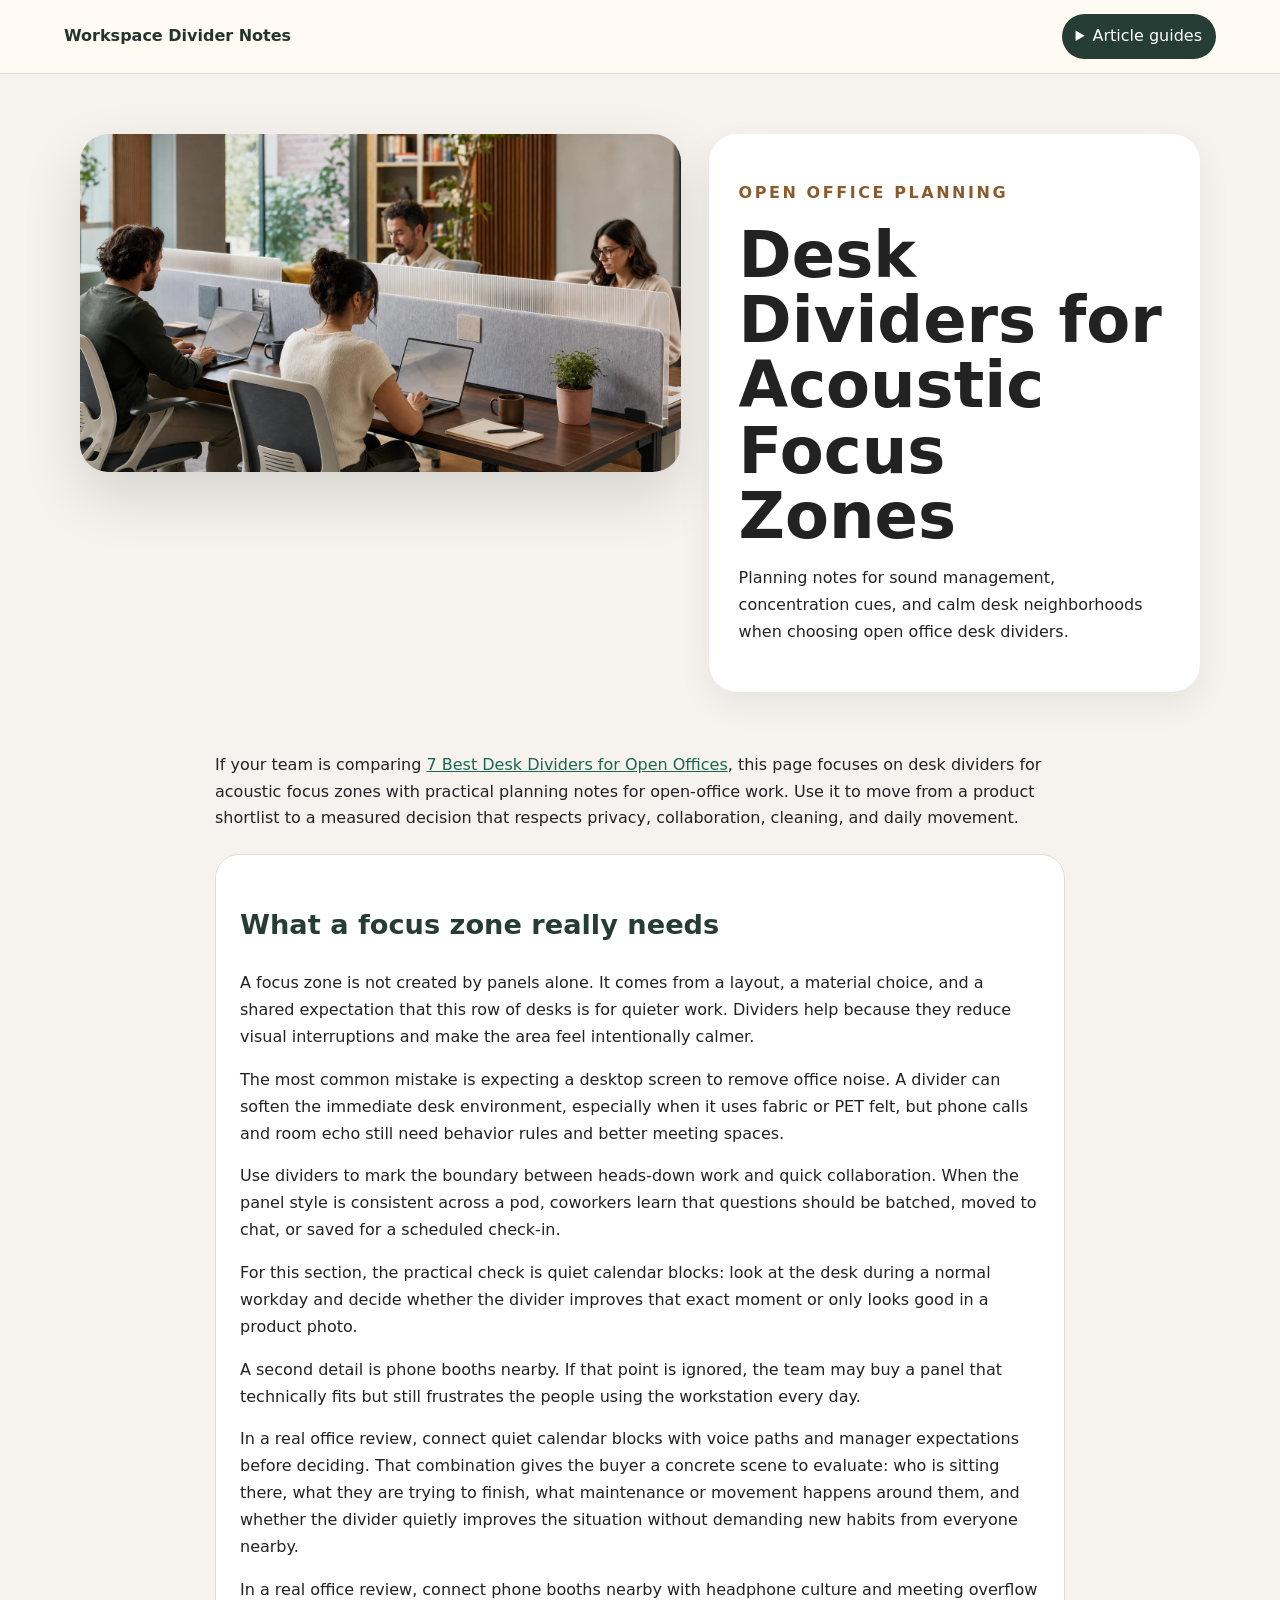
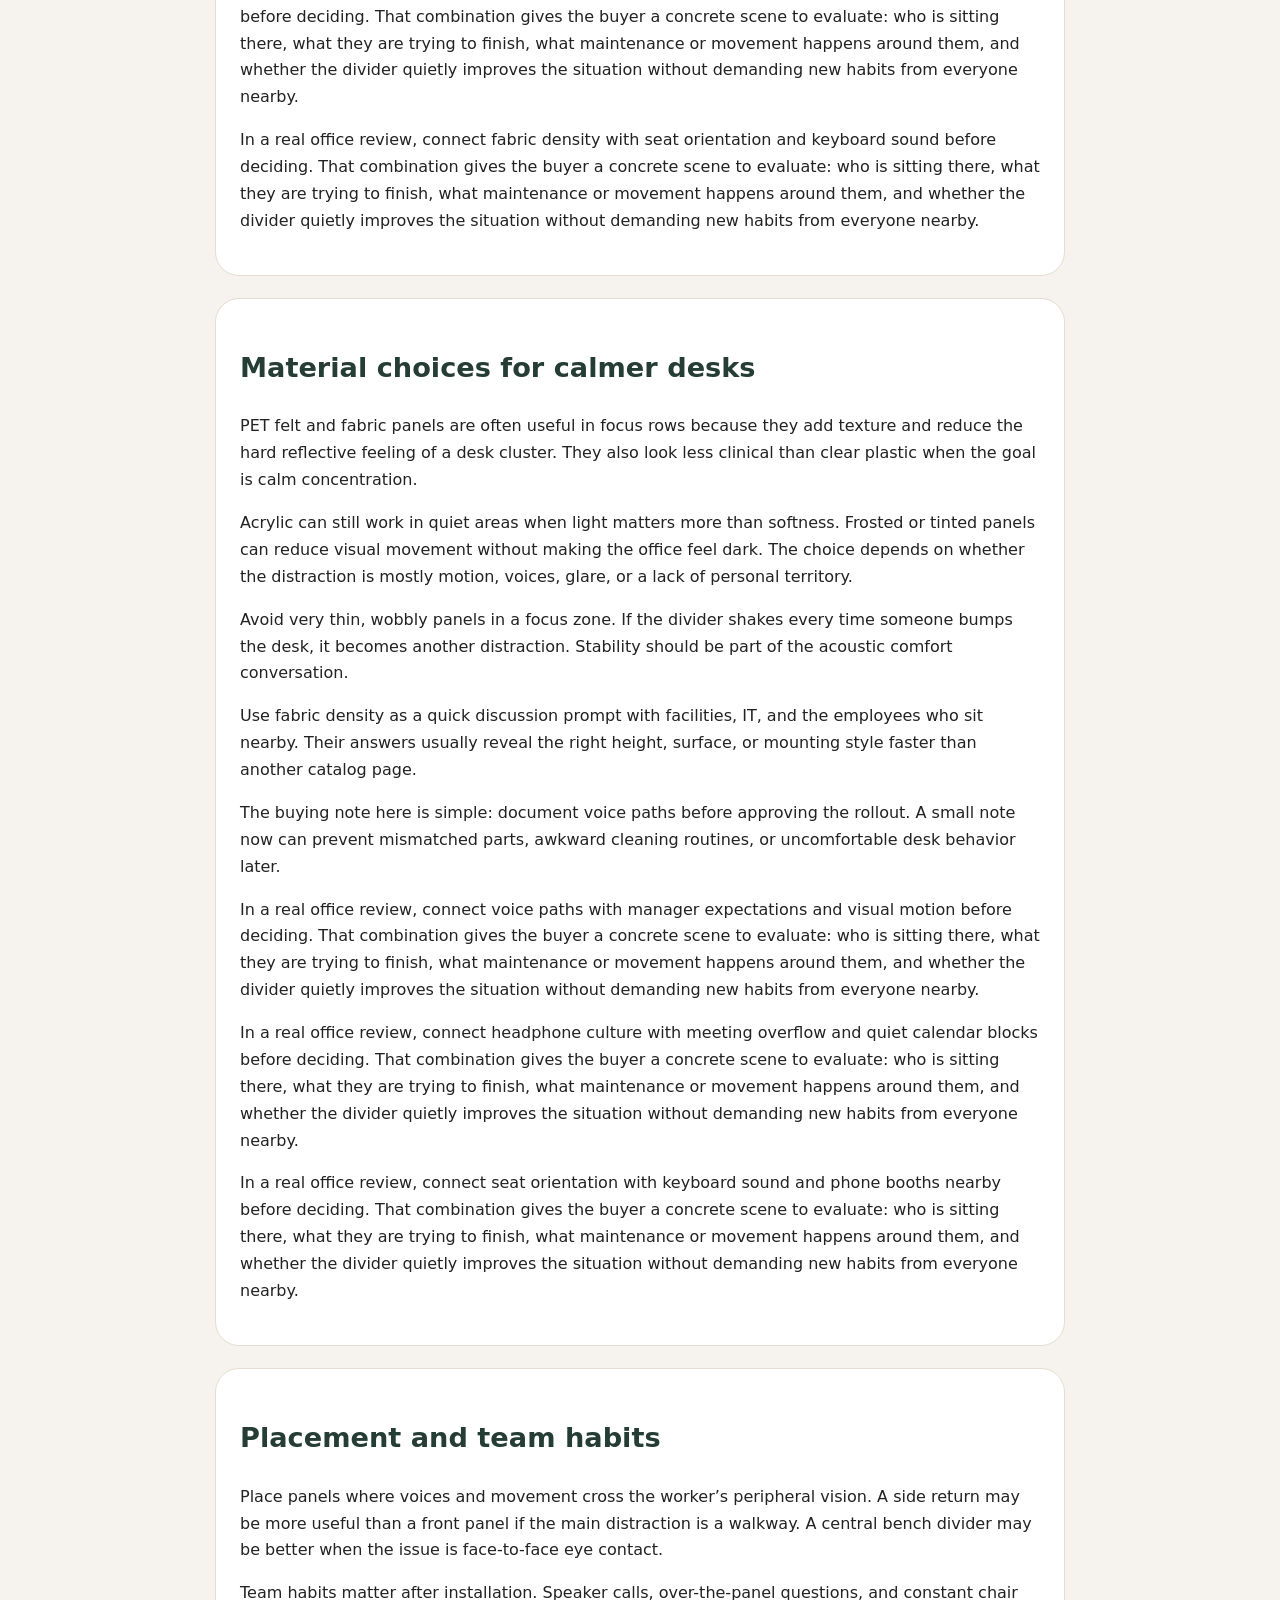
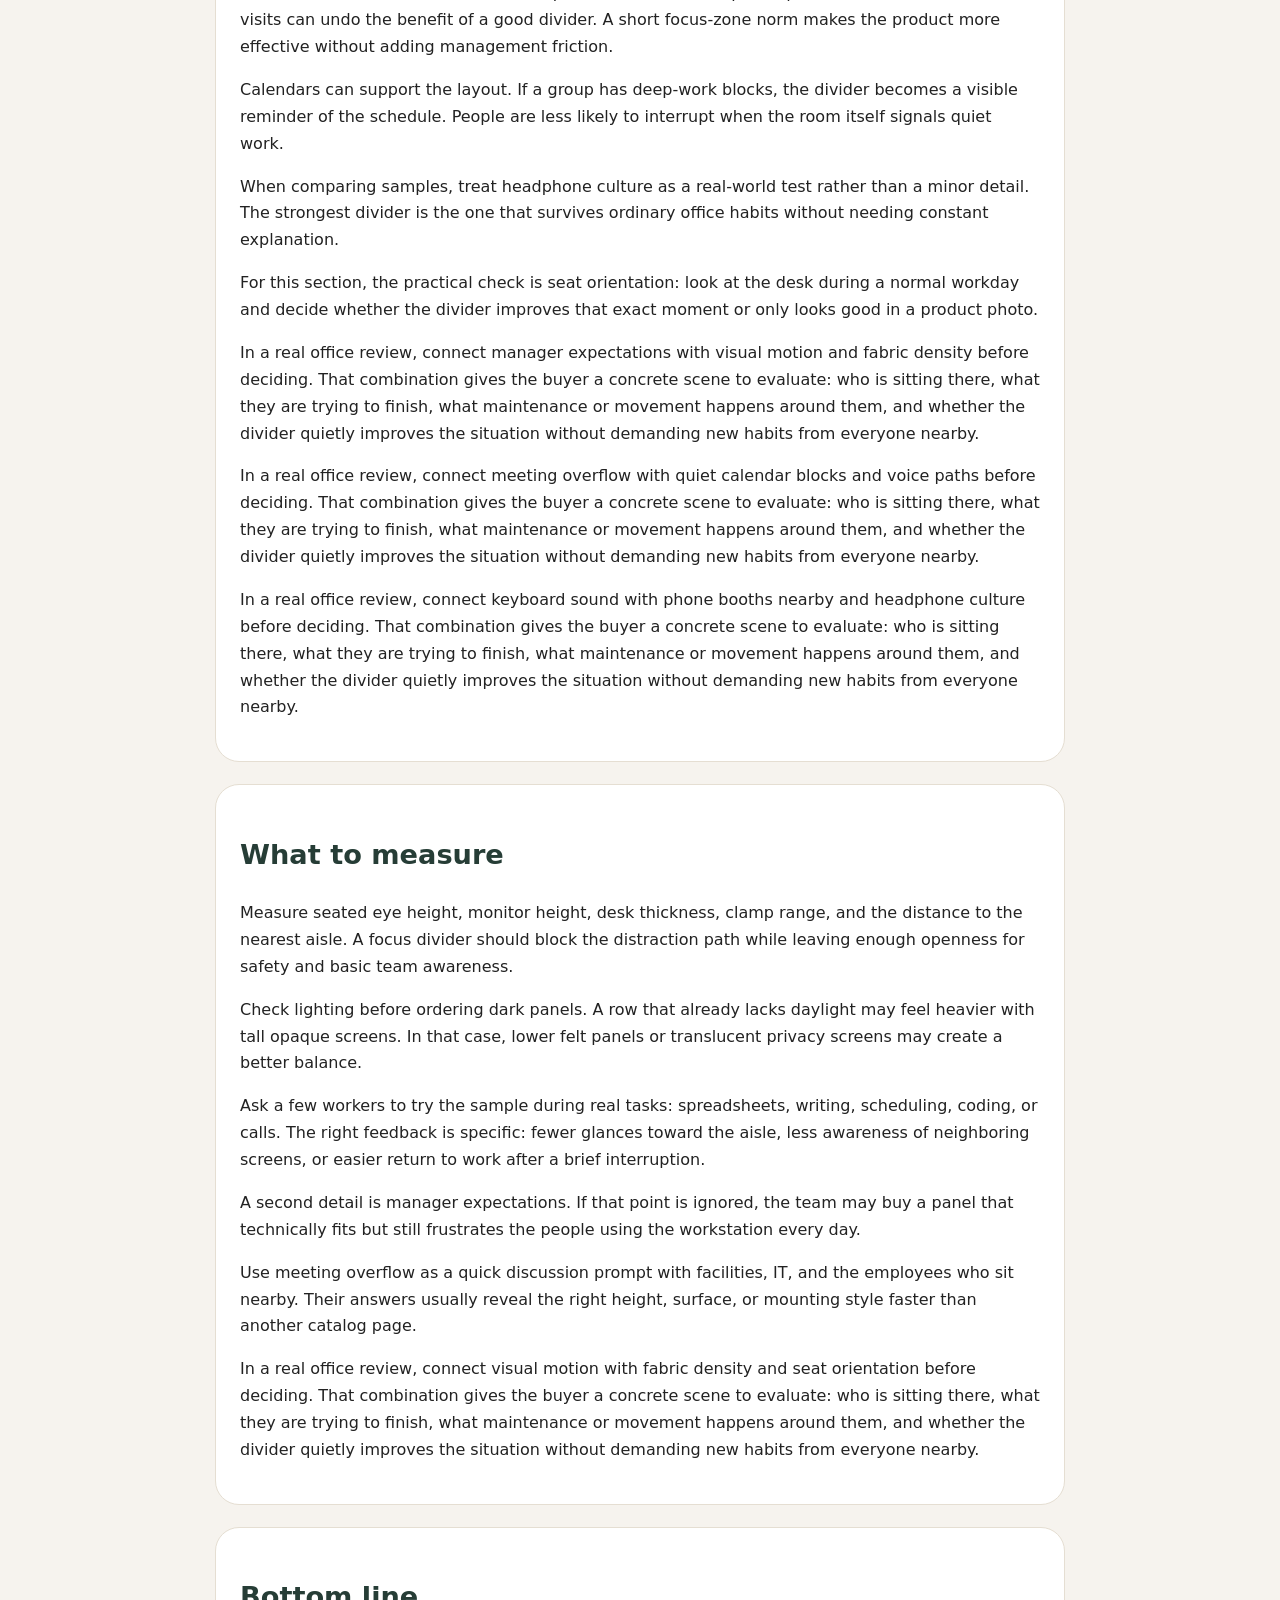
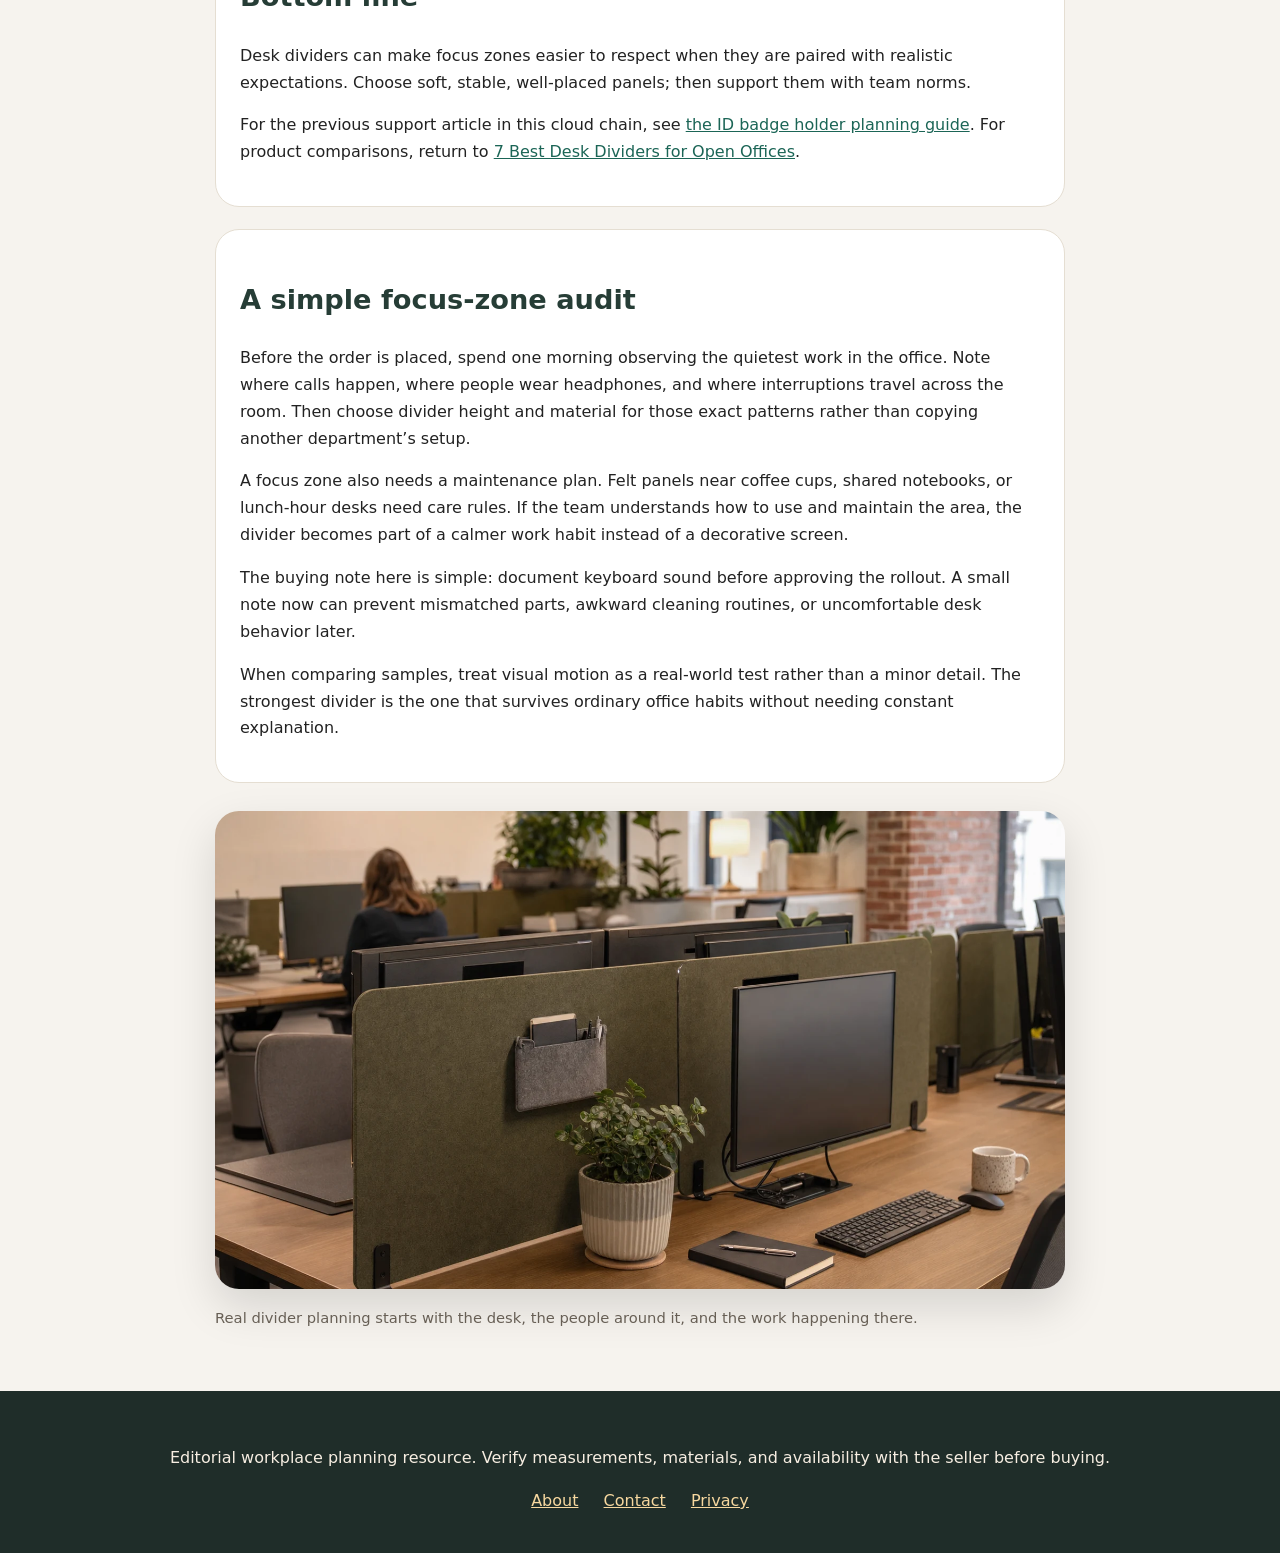
==== commit 750a1463: "Polish article copy and image layout" ====
--- a/acoustic-focus-zones.html
+++ b/acoustic-focus-zones.html
@@ -1,3 +1,3 @@
 <!DOCTYPE html>
 
-<html lang="en"><head><meta charset="utf-8"/><meta content="width=device-width,initial-scale=1" name="viewport"/><title>Desk Dividers for Acoustic Focus Zones</title><meta content="Practical workplace planning notes for desk dividers for acoustic focus zones, with desk measurements, privacy tradeoffs, cleaning, and rollout guidance." name="description"/><link href="https://armaragex.github.io/lestallion-desk-dividers-open-offices-294/" rel="canonical"/><link href="style.css" rel="stylesheet"/><script type="application/ld+json">{"@context":"https://schema.org","@type":"Article","headline":"Desk Dividers for Acoustic Focus Zones"}</script></head><body><header class="top"><a class="brand" href="index.html">Workspace Divider Notes</a><details><summary>Article guides</summary><ul><li><a href="index.html">Main guide</a></li><li><a href="acoustic-focus-zones.html">Desk Dividers for Acoustic Focus Zones</a></li><li><a href="shared-bench-layouts.html">Desk Dividers for Shared Bench Layouts</a></li><li><a href="privacy-without-isolation.html">Privacy Without Isolation in Open Offices</a></li><li><a href="materials-and-cleaning.html">Desk Divider Materials, Cleaning, and Durability</a></li><li><a href="reception-training-rooms.html">Desk Dividers for Reception, Training Rooms, and Flex Desks</a></li><li><a href="buying-in-bulk.html">Buying Desk Dividers in Bulk for Growing Teams</a></li></ul></details></header><main><section class="hero"><img alt="Open office desks with tasteful privacy dividers" src="assets/hero.webp"/><div><p class="eyebrow">Open office planning</p><h1>Desk Dividers for Acoustic Focus Zones</h1><p>Planning notes for sound management, concentration cues, and calm desk neighborhoods when choosing open office desk dividers.</p></div></section><article><p>If your team is comparing <a href="https://lestallion.com/blogs/product-reviews/best-desk-dividers-for-open-offices">7 Best Desk Dividers for Open Offices</a>, this page focuses on desk dividers for acoustic focus zones with practical planning notes for open-office work. Use it to move from a product shortlist to a measured decision that respects privacy, collaboration, cleaning, and daily movement.</p><section class="card"><h2>What a focus zone really needs</h2><p>A focus zone is not created by panels alone. It comes from a layout, a material choice, and a shared expectation that this row of desks is for quieter work. Dividers help because they reduce visual interruptions and make the area feel intentionally calmer.</p><p>This matters for desk dividers for acoustic focus zones because divider mistakes are multiplied across real desks, real habits, and real cleaning routines. A careful planner should compare the idea against the room, ask the people who use the space, and make the smallest change that improves focus without making the office harder to work in.</p><p>The most common mistake is expecting a desktop screen to remove office noise. A divider can soften the immediate desk environment, especially when it uses fabric or PET felt, but phone calls and room echo still need behavior rules and better meeting spaces.</p><p>This matters for desk dividers for acoustic focus zones because divider mistakes are multiplied across real desks, real habits, and real cleaning routines. A careful planner should compare the idea against the room, ask the people who use the space, and make the smallest change that improves focus without making the office harder to work in.</p><p>Use dividers to mark the boundary between heads-down work and quick collaboration. When the panel style is consistent across a pod, coworkers learn that questions should be batched, moved to chat, or saved for a scheduled check-in.</p><p>This matters for desk dividers for acoustic focus zones because divider mistakes are multiplied across real desks, real habits, and real cleaning routines. A careful planner should compare the idea against the room, ask the people who use the space, and make the smallest change that improves focus without making the office harder to work in.</p></section><section class="card"><h2>Material choices for calmer desks</h2><p>PET felt and fabric panels are often useful in focus rows because they add texture and reduce the hard reflective feeling of a desk cluster. They also look less clinical than clear plastic when the goal is calm concentration.</p><p>This matters for desk dividers for acoustic focus zones because divider mistakes are multiplied across real desks, real habits, and real cleaning routines. A careful planner should compare the idea against the room, ask the people who use the space, and make the smallest change that improves focus without making the office harder to work in.</p><p>Acrylic can still work in quiet areas when light matters more than softness. Frosted or tinted panels can reduce visual movement without making the office feel dark. The choice depends on whether the distraction is mostly motion, voices, glare, or a lack of personal territory.</p><p>This matters for desk dividers for acoustic focus zones because divider mistakes are multiplied across real desks, real habits, and real cleaning routines. A careful planner should compare the idea against the room, ask the people who use the space, and make the smallest change that improves focus without making the office harder to work in.</p><p>Avoid very thin, wobbly panels in a focus zone. If the divider shakes every time someone bumps the desk, it becomes another distraction. Stability should be part of the acoustic comfort conversation.</p><p>This matters for desk dividers for acoustic focus zones because divider mistakes are multiplied across real desks, real habits, and real cleaning routines. A careful planner should compare the idea against the room, ask the people who use the space, and make the smallest change that improves focus without making the office harder to work in.</p></section><section class="card"><h2>Placement and team habits</h2><p>Place panels where voices and movement cross the worker’s peripheral vision. A side return may be more useful than a front panel if the main distraction is a walkway. A central bench divider may be better when the issue is face-to-face eye contact.</p><p>This matters for desk dividers for acoustic focus zones because divider mistakes are multiplied across real desks, real habits, and real cleaning routines. A careful planner should compare the idea against the room, ask the people who use the space, and make the smallest change that improves focus without making the office harder to work in.</p><p>Team habits matter after installation. Speaker calls, over-the-panel questions, and constant chair visits can undo the benefit of a good divider. A short focus-zone norm makes the product more effective without adding management friction.</p><p>This matters for desk dividers for acoustic focus zones because divider mistakes are multiplied across real desks, real habits, and real cleaning routines. A careful planner should compare the idea against the room, ask the people who use the space, and make the smallest change that improves focus without making the office harder to work in.</p><p>Calendars can support the layout. If a group has deep-work blocks, the divider becomes a visible reminder of the schedule. People are less likely to interrupt when the room itself signals quiet work.</p><p>This matters for desk dividers for acoustic focus zones because divider mistakes are multiplied across real desks, real habits, and real cleaning routines. A careful planner should compare the idea against the room, ask the people who use the space, and make the smallest change that improves focus without making the office harder to work in.</p></section><section class="card"><h2>What to measure</h2><p>Measure seated eye height, monitor height, desk thickness, clamp range, and the distance to the nearest aisle. A focus divider should block the distraction path while leaving enough openness for safety and basic team awareness.</p><p>This matters for desk dividers for acoustic focus zones because divider mistakes are multiplied across real desks, real habits, and real cleaning routines. A careful planner should compare the idea against the room, ask the people who use the space, and make the smallest change that improves focus without making the office harder to work in.</p><p>Check lighting before ordering dark panels. A row that already lacks daylight may feel heavier with tall opaque screens. In that case, lower felt panels or translucent privacy screens may create a better balance.</p><p>This matters for desk dividers for acoustic focus zones because divider mistakes are multiplied across real desks, real habits, and real cleaning routines. A careful planner should compare the idea against the room, ask the people who use the space, and make the smallest change that improves focus without making the office harder to work in.</p><p>Ask a few workers to try the sample during real tasks: spreadsheets, writing, scheduling, coding, or calls. The right feedback is specific: fewer glances toward the aisle, less awareness of neighboring screens, or easier return to work after a brief interruption.</p><p>This matters for desk dividers for acoustic focus zones because divider mistakes are multiplied across real desks, real habits, and real cleaning routines. A careful planner should compare the idea against the room, ask the people who use the space, and make the smallest change that improves focus without making the office harder to work in.</p></section><section class="card"><h2>Bottom line</h2><p>Desk dividers can make focus zones easier to respect when they are paired with realistic expectations. Choose soft, stable, well-placed panels; then support them with team norms.</p><p>This matters for desk dividers for acoustic focus zones because divider mistakes are multiplied across real desks, real habits, and real cleaning routines. A careful planner should compare the idea against the room, ask the people who use the space, and make the smallest change that improves focus without making the office harder to work in.</p><p>For the previous support article in this cloud chain, see <a href="https://lestallion-id-badge-holders-293.onrender.com/index.html">the ID badge holder planning guide</a>. For product comparisons, return to <a href="https://lestallion.com/blogs/product-reviews/best-desk-dividers-for-open-offices">7 Best Desk Dividers for Open Offices</a>.</p><p>This matters for desk dividers for acoustic focus zones because divider mistakes are multiplied across real desks, real habits, and real cleaning routines. A careful planner should compare the idea against the room, ask the people who use the space, and make the smallest change that improves focus without making the office harder to work in.</p></section><section class="card"><h2>A simple focus-zone audit</h2><p>Before the order is placed, spend one morning observing the quietest work in the office. Note where calls happen, where people wear headphones, and where interruptions travel across the room. Then choose divider height and material for those exact patterns rather than copying another department’s setup.</p><p>A focus zone also needs a maintenance plan. Felt panels near coffee cups, shared notebooks, or lunch-hour desks need care rules. If the team understands how to use and maintain the area, the divider becomes part of a calmer work habit instead of a decorative screen.</p></section><figure class="mid"><img alt="Team workspace with desk divider panels in daily use" src="assets/inline.webp"/><figcaption>Real divider planning starts with the desk, the people around it, and the work happening there.</figcaption></figure></article></main><footer><p>Editorial workplace planning resource. Verify measurements, materials, and availability with the seller before buying.</p><a href="about.html">About</a> <a href="contact.html">Contact</a> <a href="privacy.html">Privacy</a></footer></body></html>+<html lang="en"><head><meta charset="utf-8"/><meta content="width=device-width,initial-scale=1" name="viewport"/><title>Desk Dividers for Acoustic Focus Zones</title><meta content="Practical workplace planning notes for desk dividers for acoustic focus zones, with desk measurements, privacy tradeoffs, cleaning, and rollout guidance." name="description"/><link href="https://armaragex.github.io/lestallion-desk-dividers-open-offices-294/" rel="canonical"/><link href="style.css" rel="stylesheet"/><script type="application/ld+json">{"@context":"https://schema.org","@type":"Article","headline":"Desk Dividers for Acoustic Focus Zones"}</script></head><body><header class="top"><a class="brand" href="index.html">Workspace Divider Notes</a><details><summary>Article guides</summary><ul><li><a href="index.html">Main guide</a></li><li><a href="acoustic-focus-zones.html">Desk Dividers for Acoustic Focus Zones</a></li><li><a href="shared-bench-layouts.html">Desk Dividers for Shared Bench Layouts</a></li><li><a href="privacy-without-isolation.html">Privacy Without Isolation in Open Offices</a></li><li><a href="materials-and-cleaning.html">Desk Divider Materials, Cleaning, and Durability</a></li><li><a href="reception-training-rooms.html">Desk Dividers for Reception, Training Rooms, and Flex Desks</a></li><li><a href="buying-in-bulk.html">Buying Desk Dividers in Bulk for Growing Teams</a></li></ul></details></header><main><section class="hero"><img alt="Open office desks with tasteful privacy dividers" src="assets/hero.webp"/><div><p class="eyebrow">Open office planning</p><h1>Desk Dividers for Acoustic Focus Zones</h1><p>Planning notes for sound management, concentration cues, and calm desk neighborhoods when choosing open office desk dividers.</p></div></section><article><p>If your team is comparing <a href="https://lestallion.com/blogs/product-reviews/best-desk-dividers-for-open-offices">7 Best Desk Dividers for Open Offices</a>, this page focuses on desk dividers for acoustic focus zones with practical planning notes for open-office work. Use it to move from a product shortlist to a measured decision that respects privacy, collaboration, cleaning, and daily movement.</p><section class="card"><h2>What a focus zone really needs</h2><p>A focus zone is not created by panels alone. It comes from a layout, a material choice, and a shared expectation that this row of desks is for quieter work. Dividers help because they reduce visual interruptions and make the area feel intentionally calmer.</p><p>The most common mistake is expecting a desktop screen to remove office noise. A divider can soften the immediate desk environment, especially when it uses fabric or PET felt, but phone calls and room echo still need behavior rules and better meeting spaces.</p><p>Use dividers to mark the boundary between heads-down work and quick collaboration. When the panel style is consistent across a pod, coworkers learn that questions should be batched, moved to chat, or saved for a scheduled check-in.</p><p>For this section, the practical check is quiet calendar blocks: look at the desk during a normal workday and decide whether the divider improves that exact moment or only looks good in a product photo.</p><p>A second detail is phone booths nearby. If that point is ignored, the team may buy a panel that technically fits but still frustrates the people using the workstation every day.</p><p>In a real office review, connect quiet calendar blocks with voice paths and manager expectations before deciding. That combination gives the buyer a concrete scene to evaluate: who is sitting there, what they are trying to finish, what maintenance or movement happens around them, and whether the divider quietly improves the situation without demanding new habits from everyone nearby.</p><p>In a real office review, connect phone booths nearby with headphone culture and meeting overflow before deciding. That combination gives the buyer a concrete scene to evaluate: who is sitting there, what they are trying to finish, what maintenance or movement happens around them, and whether the divider quietly improves the situation without demanding new habits from everyone nearby.</p><p>In a real office review, connect fabric density with seat orientation and keyboard sound before deciding. That combination gives the buyer a concrete scene to evaluate: who is sitting there, what they are trying to finish, what maintenance or movement happens around them, and whether the divider quietly improves the situation without demanding new habits from everyone nearby.</p></section><section class="card"><h2>Material choices for calmer desks</h2><p>PET felt and fabric panels are often useful in focus rows because they add texture and reduce the hard reflective feeling of a desk cluster. They also look less clinical than clear plastic when the goal is calm concentration.</p><p>Acrylic can still work in quiet areas when light matters more than softness. Frosted or tinted panels can reduce visual movement without making the office feel dark. The choice depends on whether the distraction is mostly motion, voices, glare, or a lack of personal territory.</p><p>Avoid very thin, wobbly panels in a focus zone. If the divider shakes every time someone bumps the desk, it becomes another distraction. Stability should be part of the acoustic comfort conversation.</p><p>Use fabric density as a quick discussion prompt with facilities, IT, and the employees who sit nearby. Their answers usually reveal the right height, surface, or mounting style faster than another catalog page.</p><p>The buying note here is simple: document voice paths before approving the rollout. A small note now can prevent mismatched parts, awkward cleaning routines, or uncomfortable desk behavior later.</p><p>In a real office review, connect voice paths with manager expectations and visual motion before deciding. That combination gives the buyer a concrete scene to evaluate: who is sitting there, what they are trying to finish, what maintenance or movement happens around them, and whether the divider quietly improves the situation without demanding new habits from everyone nearby.</p><p>In a real office review, connect headphone culture with meeting overflow and quiet calendar blocks before deciding. That combination gives the buyer a concrete scene to evaluate: who is sitting there, what they are trying to finish, what maintenance or movement happens around them, and whether the divider quietly improves the situation without demanding new habits from everyone nearby.</p><p>In a real office review, connect seat orientation with keyboard sound and phone booths nearby before deciding. That combination gives the buyer a concrete scene to evaluate: who is sitting there, what they are trying to finish, what maintenance or movement happens around them, and whether the divider quietly improves the situation without demanding new habits from everyone nearby.</p></section><section class="card"><h2>Placement and team habits</h2><p>Place panels where voices and movement cross the worker’s peripheral vision. A side return may be more useful than a front panel if the main distraction is a walkway. A central bench divider may be better when the issue is face-to-face eye contact.</p><p>Team habits matter after installation. Speaker calls, over-the-panel questions, and constant chair visits can undo the benefit of a good divider. A short focus-zone norm makes the product more effective without adding management friction.</p><p>Calendars can support the layout. If a group has deep-work blocks, the divider becomes a visible reminder of the schedule. People are less likely to interrupt when the room itself signals quiet work.</p><p>When comparing samples, treat headphone culture as a real-world test rather than a minor detail. The strongest divider is the one that survives ordinary office habits without needing constant explanation.</p><p>For this section, the practical check is seat orientation: look at the desk during a normal workday and decide whether the divider improves that exact moment or only looks good in a product photo.</p><p>In a real office review, connect manager expectations with visual motion and fabric density before deciding. That combination gives the buyer a concrete scene to evaluate: who is sitting there, what they are trying to finish, what maintenance or movement happens around them, and whether the divider quietly improves the situation without demanding new habits from everyone nearby.</p><p>In a real office review, connect meeting overflow with quiet calendar blocks and voice paths before deciding. That combination gives the buyer a concrete scene to evaluate: who is sitting there, what they are trying to finish, what maintenance or movement happens around them, and whether the divider quietly improves the situation without demanding new habits from everyone nearby.</p><p>In a real office review, connect keyboard sound with phone booths nearby and headphone culture before deciding. That combination gives the buyer a concrete scene to evaluate: who is sitting there, what they are trying to finish, what maintenance or movement happens around them, and whether the divider quietly improves the situation without demanding new habits from everyone nearby.</p></section><section class="card"><h2>What to measure</h2><p>Measure seated eye height, monitor height, desk thickness, clamp range, and the distance to the nearest aisle. A focus divider should block the distraction path while leaving enough openness for safety and basic team awareness.</p><p>Check lighting before ordering dark panels. A row that already lacks daylight may feel heavier with tall opaque screens. In that case, lower felt panels or translucent privacy screens may create a better balance.</p><p>Ask a few workers to try the sample during real tasks: spreadsheets, writing, scheduling, coding, or calls. The right feedback is specific: fewer glances toward the aisle, less awareness of neighboring screens, or easier return to work after a brief interruption.</p><p>A second detail is manager expectations. If that point is ignored, the team may buy a panel that technically fits but still frustrates the people using the workstation every day.</p><p>Use meeting overflow as a quick discussion prompt with facilities, IT, and the employees who sit nearby. Their answers usually reveal the right height, surface, or mounting style faster than another catalog page.</p><p>In a real office review, connect visual motion with fabric density and seat orientation before deciding. That combination gives the buyer a concrete scene to evaluate: who is sitting there, what they are trying to finish, what maintenance or movement happens around them, and whether the divider quietly improves the situation without demanding new habits from everyone nearby.</p></section><section class="card"><h2>Bottom line</h2><p>Desk dividers can make focus zones easier to respect when they are paired with realistic expectations. Choose soft, stable, well-placed panels; then support them with team norms.</p><p>For the previous support article in this cloud chain, see <a href="https://lestallion-id-badge-holders-293.onrender.com/index.html">the ID badge holder planning guide</a>. For product comparisons, return to <a href="https://lestallion.com/blogs/product-reviews/best-desk-dividers-for-open-offices">7 Best Desk Dividers for Open Offices</a>.</p></section><section class="card"><h2>A simple focus-zone audit</h2><p>Before the order is placed, spend one morning observing the quietest work in the office. Note where calls happen, where people wear headphones, and where interruptions travel across the room. Then choose divider height and material for those exact patterns rather than copying another department’s setup.</p><p>A focus zone also needs a maintenance plan. Felt panels near coffee cups, shared notebooks, or lunch-hour desks need care rules. If the team understands how to use and maintain the area, the divider becomes part of a calmer work habit instead of a decorative screen.</p><p>The buying note here is simple: document keyboard sound before approving the rollout. A small note now can prevent mismatched parts, awkward cleaning routines, or uncomfortable desk behavior later.</p><p>When comparing samples, treat visual motion as a real-world test rather than a minor detail. The strongest divider is the one that survives ordinary office habits without needing constant explanation.</p></section><figure class="mid"><img alt="Team workspace with desk divider panels in daily use" src="assets/inline.webp"/><figcaption>Real divider planning starts with the desk, the people around it, and the work happening there.</figcaption></figure></article></main><footer><p>Editorial workplace planning resource. Verify measurements, materials, and availability with the seller before buying.</p><a href="about.html">About</a> <a href="contact.html">Contact</a> <a href="privacy.html">Privacy</a></footer></body></html>
--- a/style.css
+++ b/style.css
@@ -1 +1 @@
-body{margin:0;font-family:Inter,system-ui,Arial,sans-serif;background:#f6f3ee;color:#222;line-height:1.68}.top{position:sticky;top:0;z-index:3;display:flex;justify-content:space-between;gap:20px;align-items:center;padding:14px 5vw;background:#fffaf2;border-bottom:1px solid #e4dccf}.brand{font-weight:800;color:#24342f;text-decoration:none}details{position:relative}summary{cursor:pointer;background:#263d36;color:white;border-radius:999px;padding:9px 14px}details ul{position:absolute;right:0;background:white;border:1px solid #ddd;border-radius:18px;padding:16px;min-width:280px;box-shadow:0 20px 40px #0002}li{margin:8px 0}a{color:#1b6556}.hero{display:grid;grid-template-columns:minmax(0,1.1fr) minmax(280px,.9fr);gap:28px;max-width:1120px;margin:36px auto;padding:24px}.hero img{width:100%;aspect-ratio:16/9;object-fit:cover;border-radius:28px;box-shadow:0 24px 60px #0002}.hero div{background:#fff;border-radius:28px;padding:30px;box-shadow:0 12px 35px #0001}.eyebrow{text-transform:uppercase;letter-spacing:.16em;color:#8a5b2c;font-weight:800}h1{font-size:clamp(2rem,5vw,4.2rem);line-height:1.02;margin:.2em 0}article{max-width:850px;margin:0 auto;padding:0 22px}.card,.faq{background:#fff;border:1px solid #e5ded2;border-radius:24px;padding:24px;margin:22px 0}h2{color:#263d36;font-size:1.7rem}h3{color:#6d4d28}.chain{border-top:1px solid #ddd;padding-top:18px;margin-top:30px}footer{text-align:center;margin-top:60px;padding:38px 18px;background:#1f2d29;color:#f7eee2}footer a{color:#f7d89f;margin:0 10px}@media(max-width:760px){.hero{grid-template-columns:1fr}.top{align-items:flex-start}details ul{right:auto;left:0}}+body{margin:0;font-family:Inter,system-ui,Arial,sans-serif;background:#f6f3ee;color:#222;line-height:1.68}.top{position:sticky;top:0;z-index:3;display:flex;justify-content:space-between;gap:20px;align-items:center;padding:14px 5vw;background:#fffaf2;border-bottom:1px solid #e4dccf}.brand{font-weight:800;color:#24342f;text-decoration:none}details{position:relative}summary{cursor:pointer;background:#263d36;color:white;border-radius:999px;padding:9px 14px}details ul{position:absolute;right:0;background:white;border:1px solid #ddd;border-radius:18px;padding:16px;min-width:280px;box-shadow:0 20px 40px #0002}li{margin:8px 0}a{color:#1b6556}.hero{display:grid;grid-template-columns:minmax(0,1.1fr) minmax(280px,.9fr);gap:28px;max-width:1120px;margin:36px auto;padding:24px}.hero img{width:100%;aspect-ratio:16/9;object-fit:cover;border-radius:28px;box-shadow:0 24px 60px #0002}.hero div{background:#fff;border-radius:28px;padding:30px;box-shadow:0 12px 35px #0001}.eyebrow{text-transform:uppercase;letter-spacing:.16em;color:#8a5b2c;font-weight:800}h1{font-size:clamp(2rem,5vw,4.2rem);line-height:1.02;margin:.2em 0}article{max-width:850px;margin:0 auto;padding:0 22px}.card,.faq{background:#fff;border:1px solid #e5ded2;border-radius:24px;padding:24px;margin:22px 0}h2{color:#263d36;font-size:1.7rem}h3{color:#6d4d28}.chain{border-top:1px solid #ddd;padding-top:18px;margin-top:30px}.mid{max-width:850px;margin:28px auto}.mid img{width:100%;aspect-ratio:16/9;object-fit:cover;border-radius:24px;box-shadow:0 18px 45px #0002}.mid figcaption{font-size:.92rem;color:#675f55;margin-top:8px}footer{text-align:center;margin-top:60px;padding:38px 18px;background:#1f2d29;color:#f7eee2}footer a{color:#f7d89f;margin:0 10px}@media(max-width:760px){.hero{grid-template-columns:1fr}.top{align-items:flex-start}details ul{right:auto;left:0}}
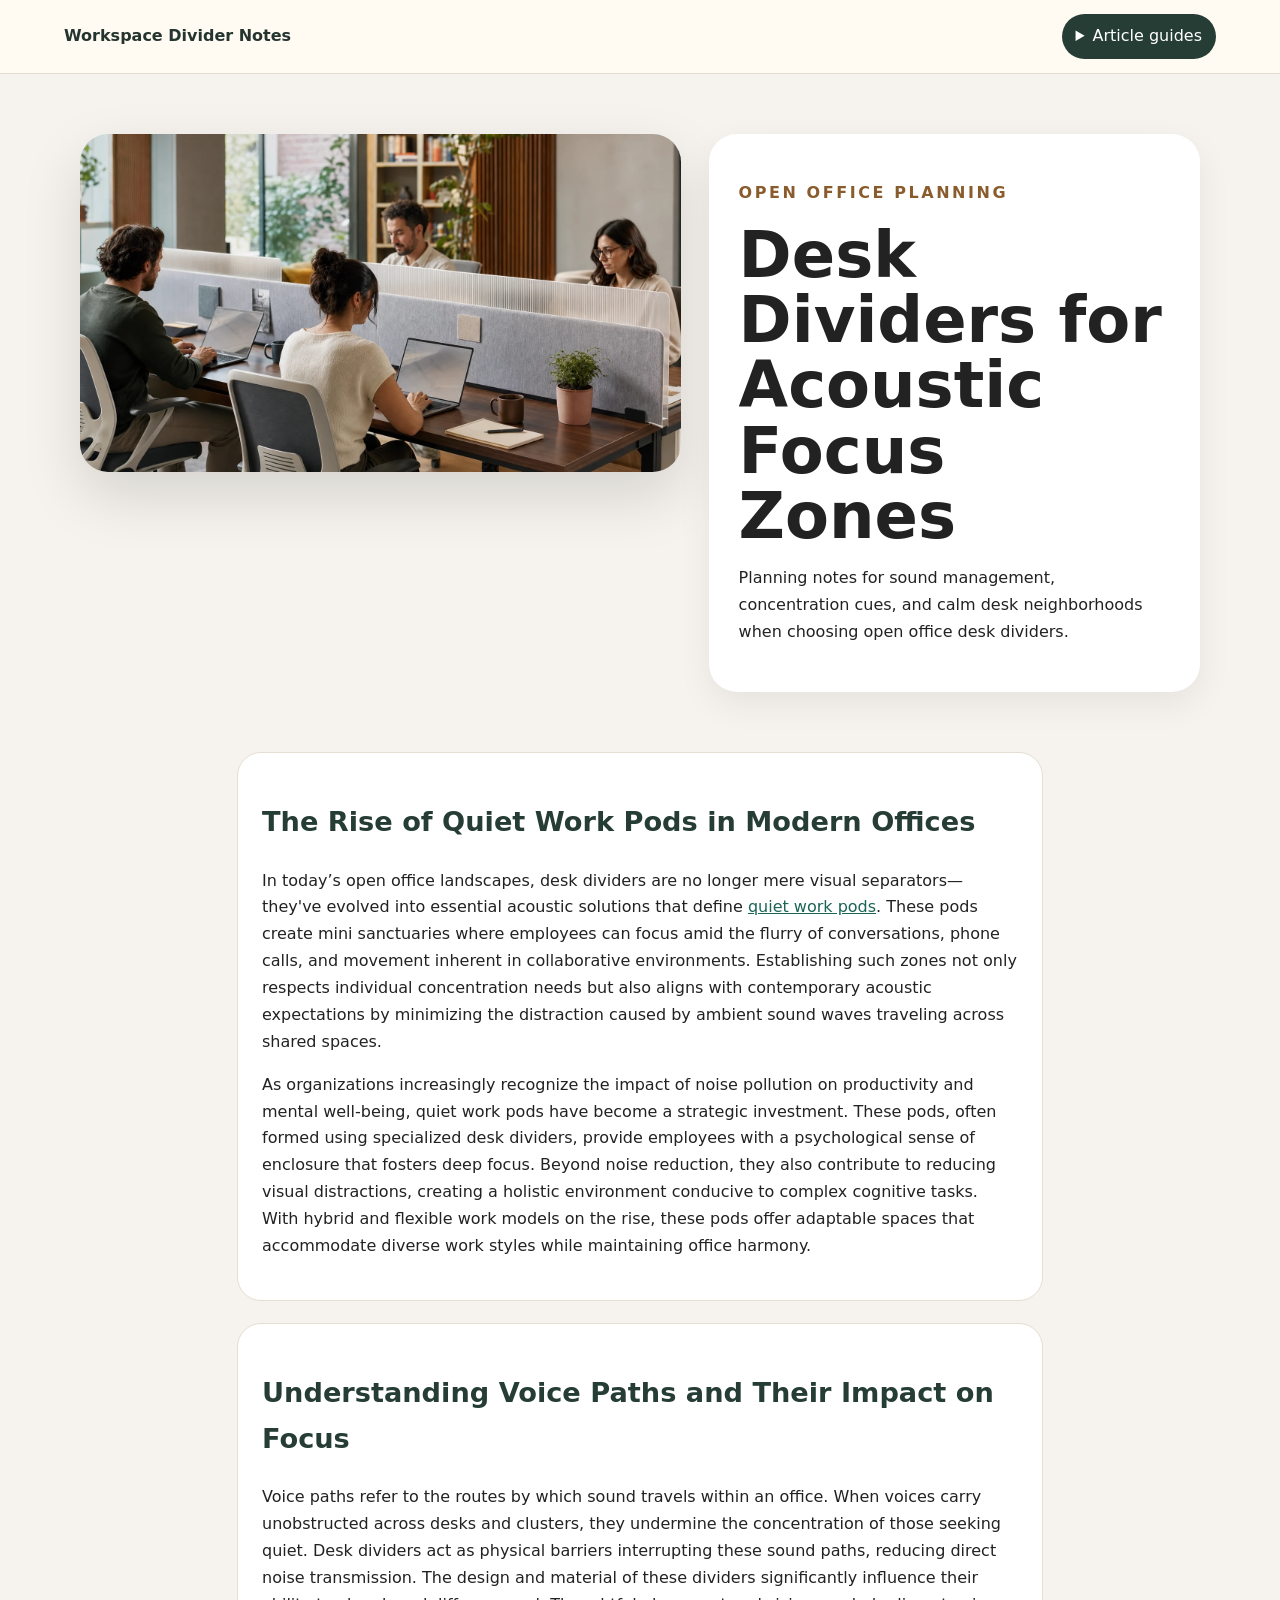
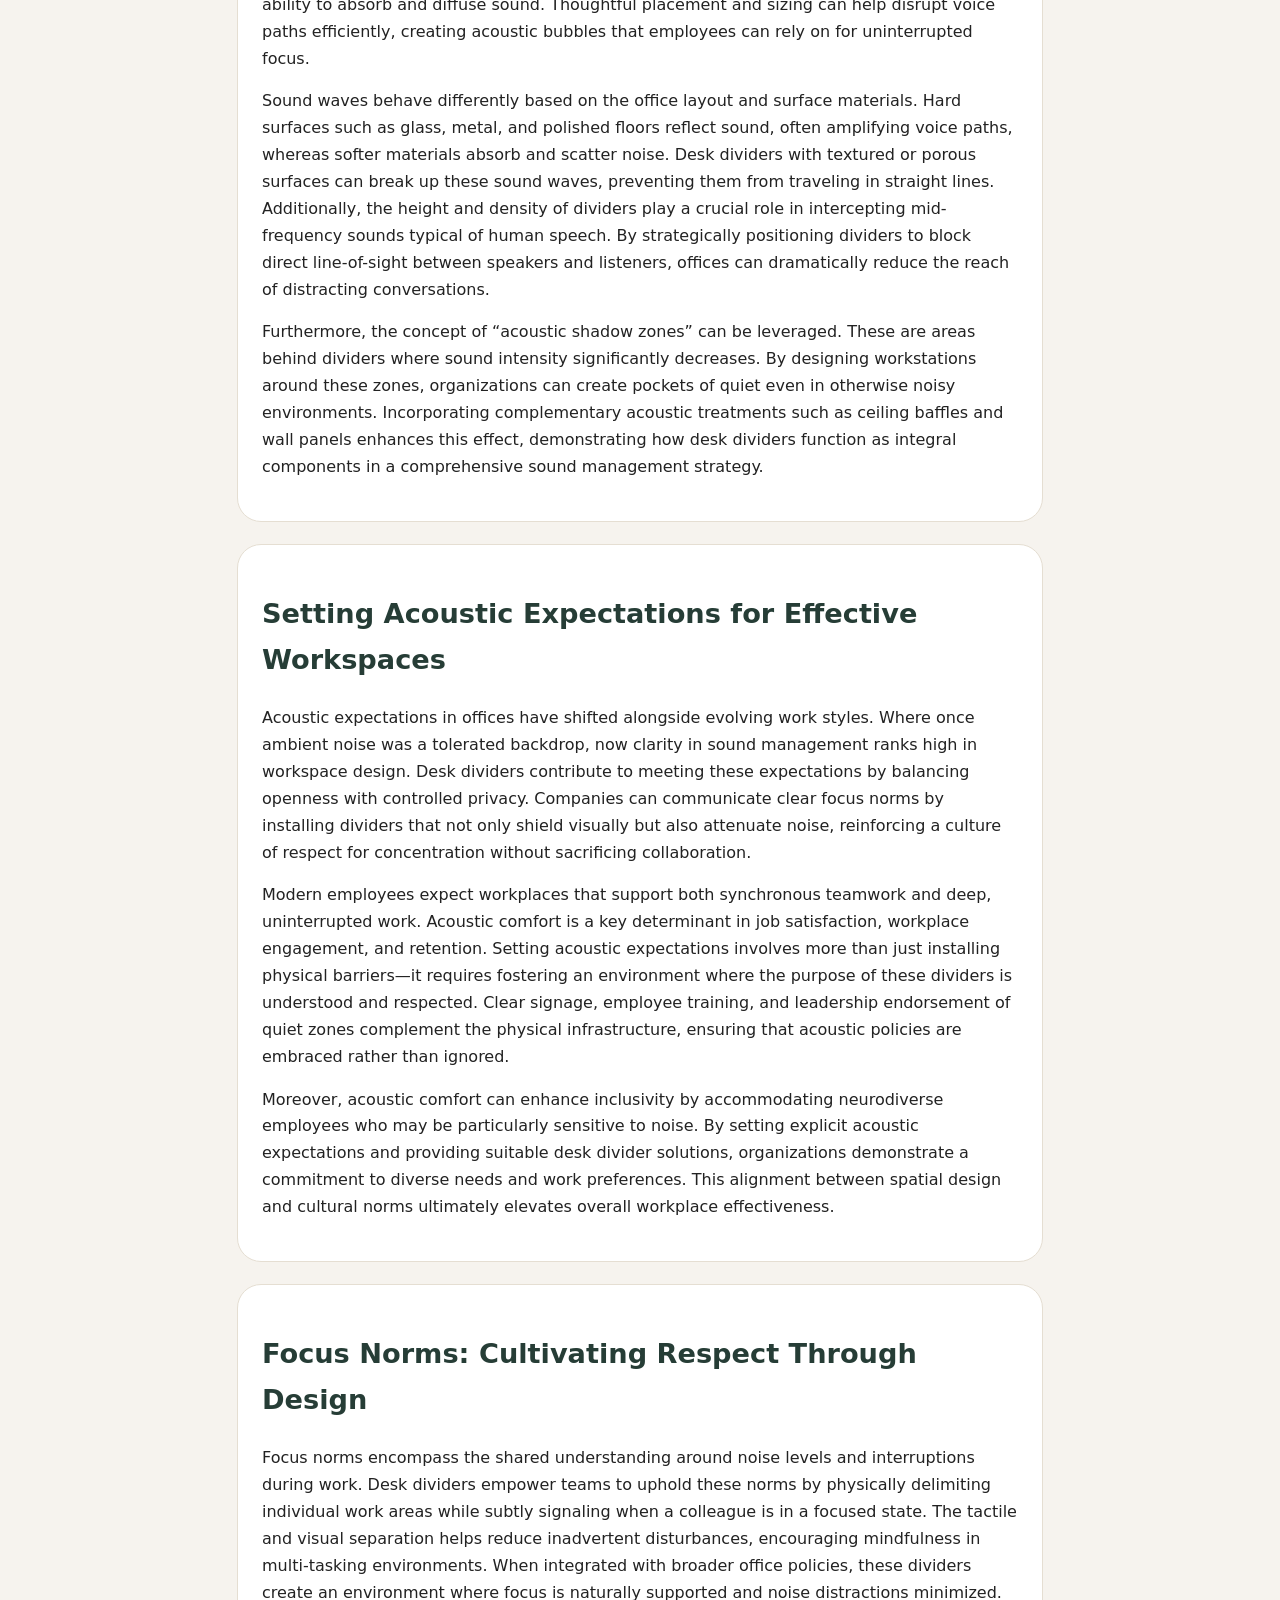
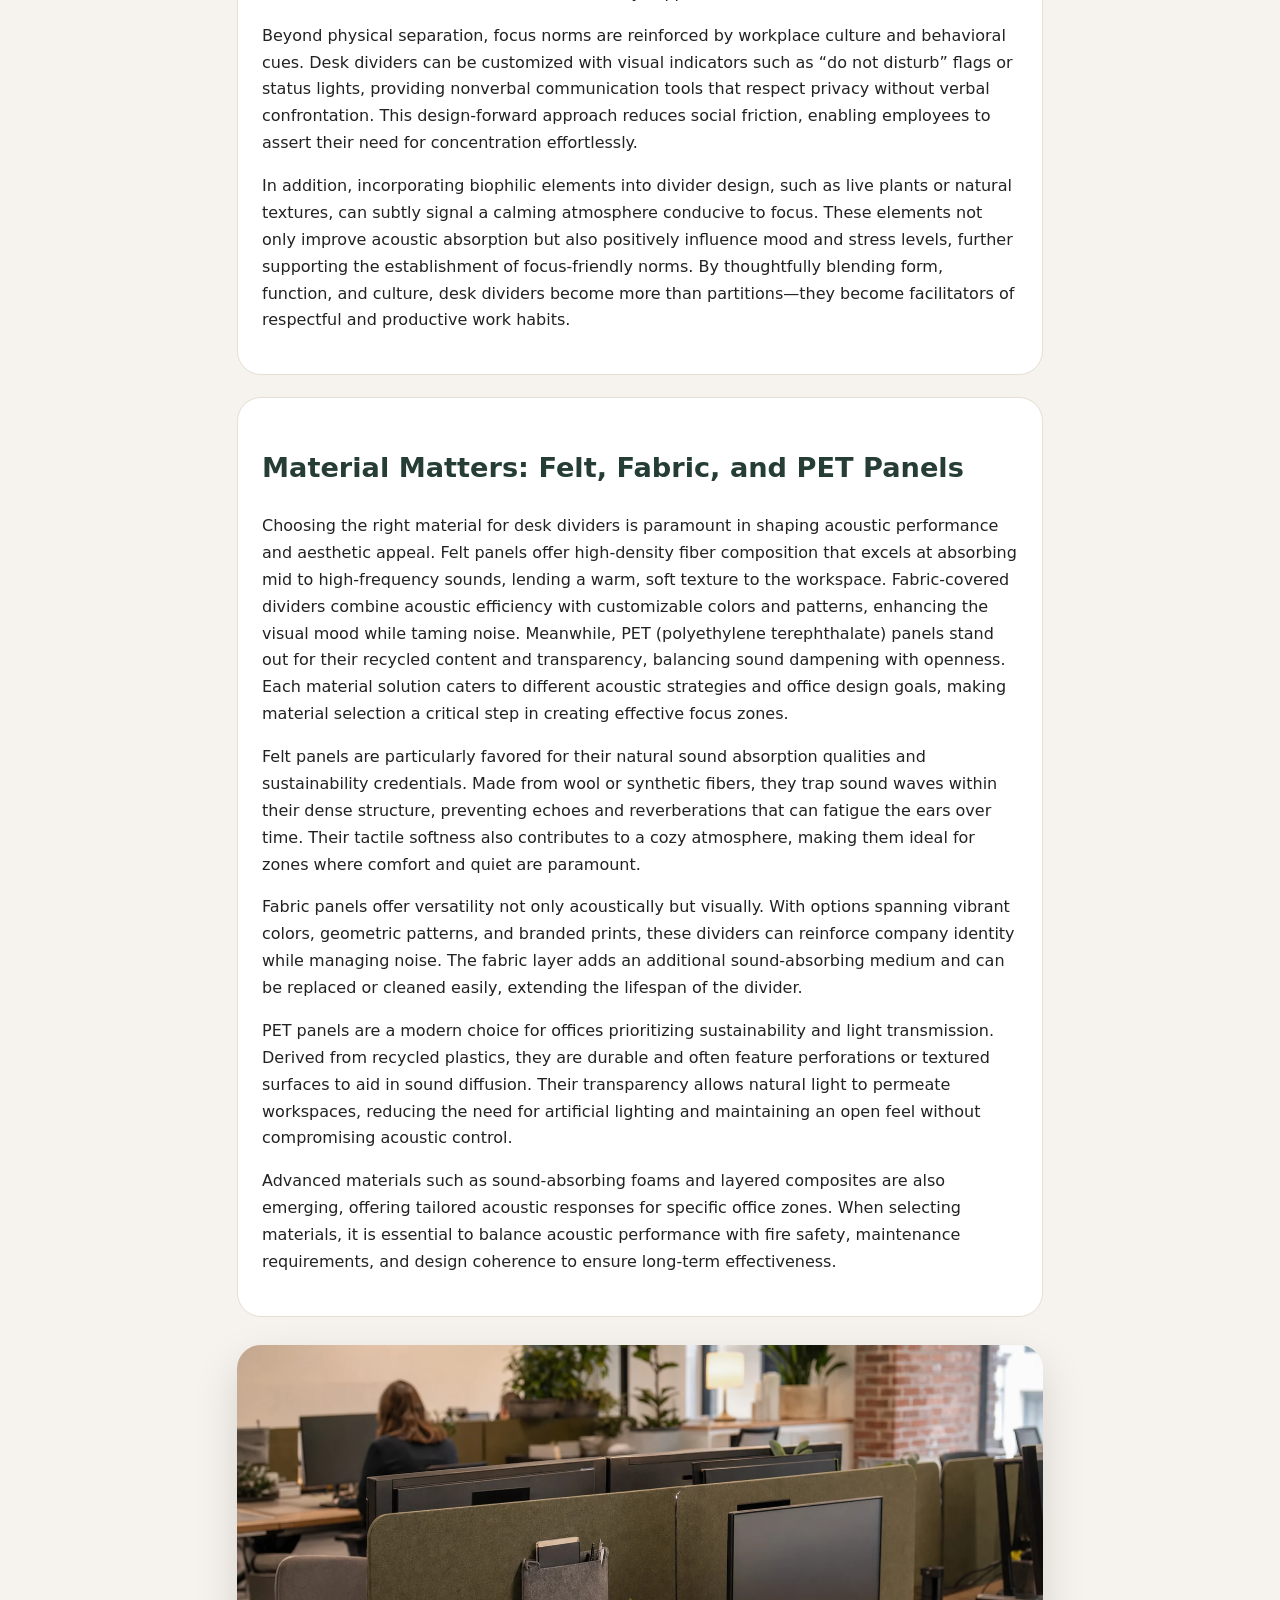
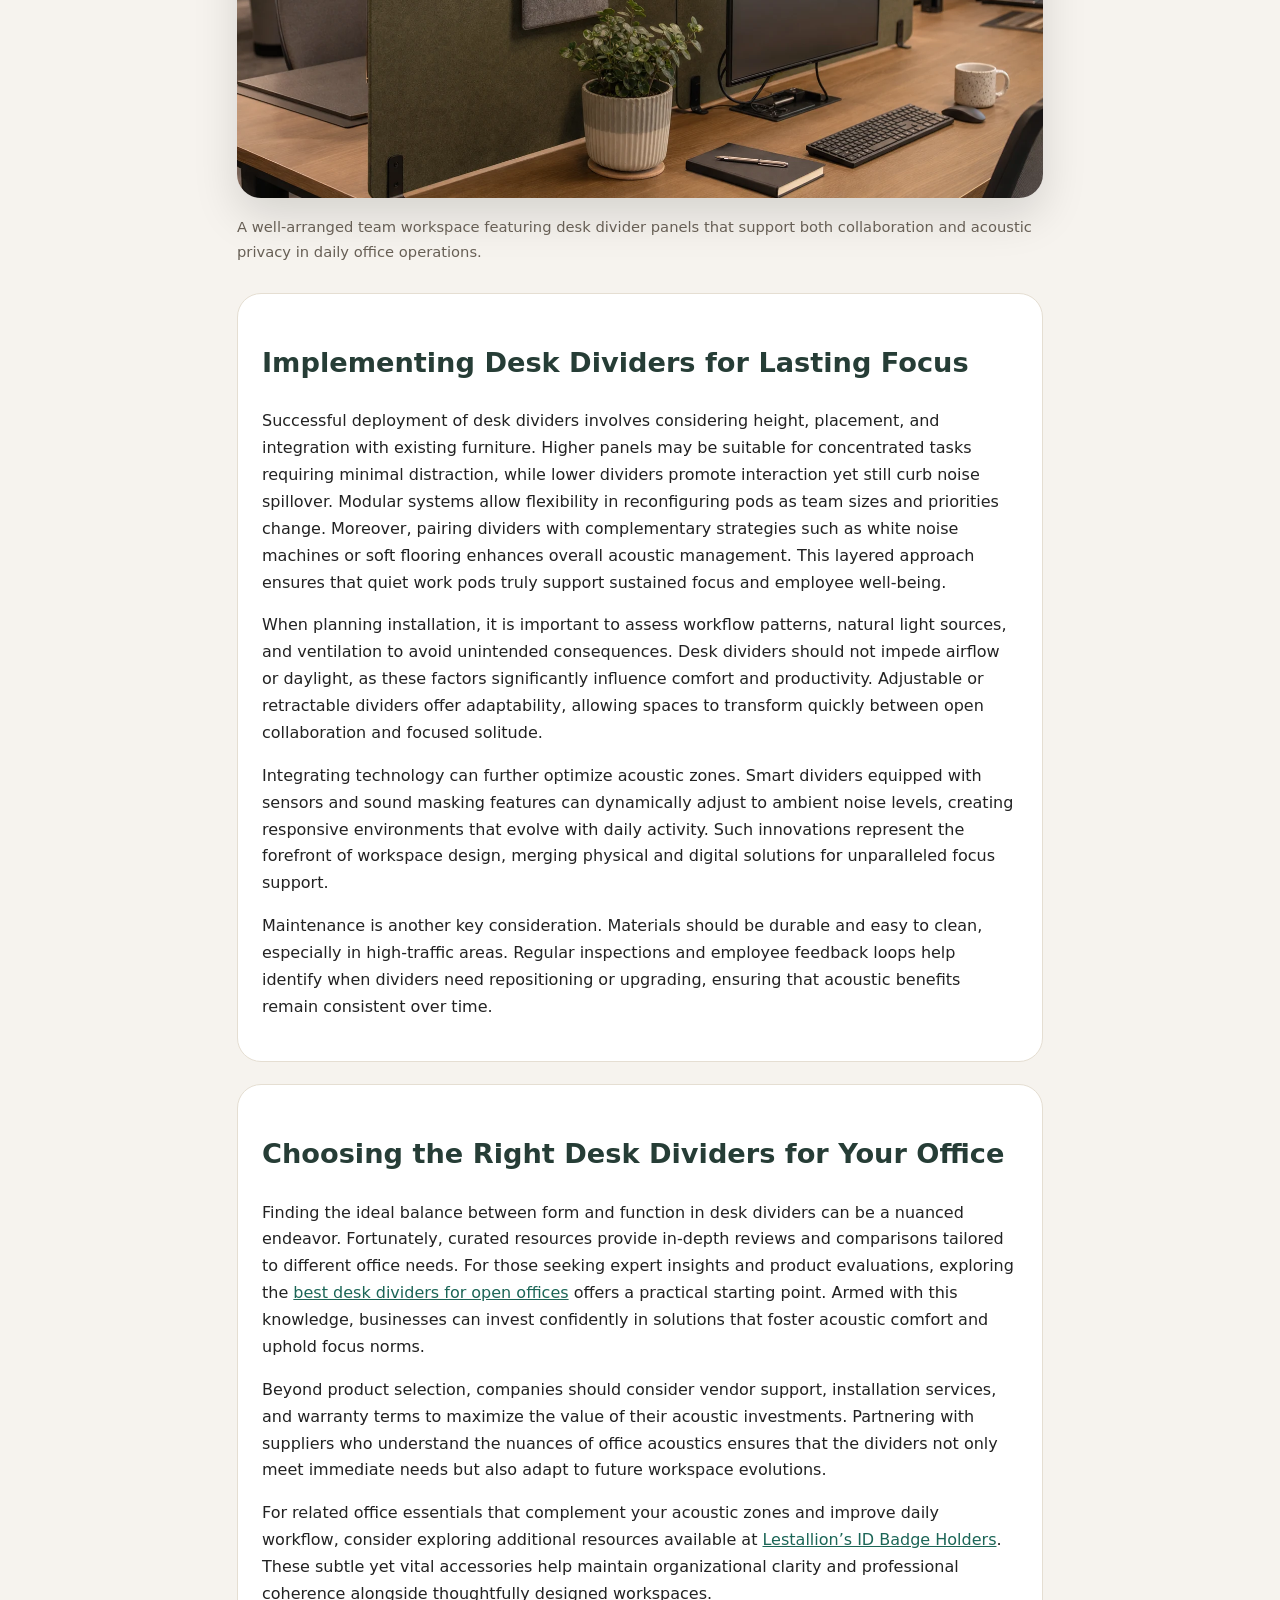
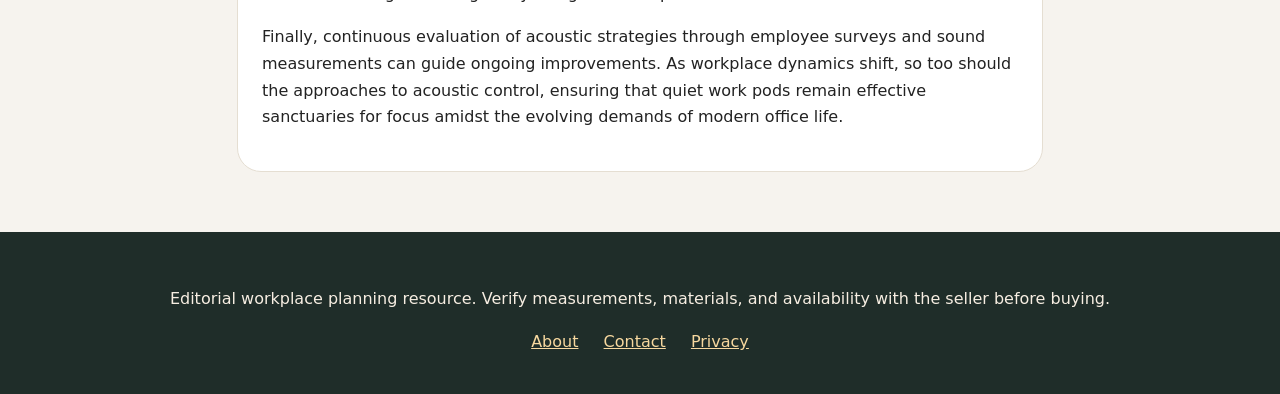
==== commit 019d9b8b: "Use OpenAI rewritten distinct longform articles" ====
--- a/acoustic-focus-zones.html
+++ b/acoustic-focus-zones.html
@@ -1,3 +1,53 @@
 <!DOCTYPE html>
 
-<html lang="en"><head><meta charset="utf-8"/><meta content="width=device-width,initial-scale=1" name="viewport"/><title>Desk Dividers for Acoustic Focus Zones</title><meta content="Practical workplace planning notes for desk dividers for acoustic focus zones, with desk measurements, privacy tradeoffs, cleaning, and rollout guidance." name="description"/><link href="https://armaragex.github.io/lestallion-desk-dividers-open-offices-294/" rel="canonical"/><link href="style.css" rel="stylesheet"/><script type="application/ld+json">{"@context":"https://schema.org","@type":"Article","headline":"Desk Dividers for Acoustic Focus Zones"}</script></head><body><header class="top"><a class="brand" href="index.html">Workspace Divider Notes</a><details><summary>Article guides</summary><ul><li><a href="index.html">Main guide</a></li><li><a href="acoustic-focus-zones.html">Desk Dividers for Acoustic Focus Zones</a></li><li><a href="shared-bench-layouts.html">Desk Dividers for Shared Bench Layouts</a></li><li><a href="privacy-without-isolation.html">Privacy Without Isolation in Open Offices</a></li><li><a href="materials-and-cleaning.html">Desk Divider Materials, Cleaning, and Durability</a></li><li><a href="reception-training-rooms.html">Desk Dividers for Reception, Training Rooms, and Flex Desks</a></li><li><a href="buying-in-bulk.html">Buying Desk Dividers in Bulk for Growing Teams</a></li></ul></details></header><main><section class="hero"><img alt="Open office desks with tasteful privacy dividers" src="assets/hero.webp"/><div><p class="eyebrow">Open office planning</p><h1>Desk Dividers for Acoustic Focus Zones</h1><p>Planning notes for sound management, concentration cues, and calm desk neighborhoods when choosing open office desk dividers.</p></div></section><article><p>If your team is comparing <a href="https://lestallion.com/blogs/product-reviews/best-desk-dividers-for-open-offices">7 Best Desk Dividers for Open Offices</a>, this page focuses on desk dividers for acoustic focus zones with practical planning notes for open-office work. Use it to move from a product shortlist to a measured decision that respects privacy, collaboration, cleaning, and daily movement.</p><section class="card"><h2>What a focus zone really needs</h2><p>A focus zone is not created by panels alone. It comes from a layout, a material choice, and a shared expectation that this row of desks is for quieter work. Dividers help because they reduce visual interruptions and make the area feel intentionally calmer.</p><p>The most common mistake is expecting a desktop screen to remove office noise. A divider can soften the immediate desk environment, especially when it uses fabric or PET felt, but phone calls and room echo still need behavior rules and better meeting spaces.</p><p>Use dividers to mark the boundary between heads-down work and quick collaboration. When the panel style is consistent across a pod, coworkers learn that questions should be batched, moved to chat, or saved for a scheduled check-in.</p><p>For this section, the practical check is quiet calendar blocks: look at the desk during a normal workday and decide whether the divider improves that exact moment or only looks good in a product photo.</p><p>A second detail is phone booths nearby. If that point is ignored, the team may buy a panel that technically fits but still frustrates the people using the workstation every day.</p><p>In a real office review, connect quiet calendar blocks with voice paths and manager expectations before deciding. That combination gives the buyer a concrete scene to evaluate: who is sitting there, what they are trying to finish, what maintenance or movement happens around them, and whether the divider quietly improves the situation without demanding new habits from everyone nearby.</p><p>In a real office review, connect phone booths nearby with headphone culture and meeting overflow before deciding. That combination gives the buyer a concrete scene to evaluate: who is sitting there, what they are trying to finish, what maintenance or movement happens around them, and whether the divider quietly improves the situation without demanding new habits from everyone nearby.</p><p>In a real office review, connect fabric density with seat orientation and keyboard sound before deciding. That combination gives the buyer a concrete scene to evaluate: who is sitting there, what they are trying to finish, what maintenance or movement happens around them, and whether the divider quietly improves the situation without demanding new habits from everyone nearby.</p></section><section class="card"><h2>Material choices for calmer desks</h2><p>PET felt and fabric panels are often useful in focus rows because they add texture and reduce the hard reflective feeling of a desk cluster. They also look less clinical than clear plastic when the goal is calm concentration.</p><p>Acrylic can still work in quiet areas when light matters more than softness. Frosted or tinted panels can reduce visual movement without making the office feel dark. The choice depends on whether the distraction is mostly motion, voices, glare, or a lack of personal territory.</p><p>Avoid very thin, wobbly panels in a focus zone. If the divider shakes every time someone bumps the desk, it becomes another distraction. Stability should be part of the acoustic comfort conversation.</p><p>Use fabric density as a quick discussion prompt with facilities, IT, and the employees who sit nearby. Their answers usually reveal the right height, surface, or mounting style faster than another catalog page.</p><p>The buying note here is simple: document voice paths before approving the rollout. A small note now can prevent mismatched parts, awkward cleaning routines, or uncomfortable desk behavior later.</p><p>In a real office review, connect voice paths with manager expectations and visual motion before deciding. That combination gives the buyer a concrete scene to evaluate: who is sitting there, what they are trying to finish, what maintenance or movement happens around them, and whether the divider quietly improves the situation without demanding new habits from everyone nearby.</p><p>In a real office review, connect headphone culture with meeting overflow and quiet calendar blocks before deciding. That combination gives the buyer a concrete scene to evaluate: who is sitting there, what they are trying to finish, what maintenance or movement happens around them, and whether the divider quietly improves the situation without demanding new habits from everyone nearby.</p><p>In a real office review, connect seat orientation with keyboard sound and phone booths nearby before deciding. That combination gives the buyer a concrete scene to evaluate: who is sitting there, what they are trying to finish, what maintenance or movement happens around them, and whether the divider quietly improves the situation without demanding new habits from everyone nearby.</p></section><section class="card"><h2>Placement and team habits</h2><p>Place panels where voices and movement cross the worker’s peripheral vision. A side return may be more useful than a front panel if the main distraction is a walkway. A central bench divider may be better when the issue is face-to-face eye contact.</p><p>Team habits matter after installation. Speaker calls, over-the-panel questions, and constant chair visits can undo the benefit of a good divider. A short focus-zone norm makes the product more effective without adding management friction.</p><p>Calendars can support the layout. If a group has deep-work blocks, the divider becomes a visible reminder of the schedule. People are less likely to interrupt when the room itself signals quiet work.</p><p>When comparing samples, treat headphone culture as a real-world test rather than a minor detail. The strongest divider is the one that survives ordinary office habits without needing constant explanation.</p><p>For this section, the practical check is seat orientation: look at the desk during a normal workday and decide whether the divider improves that exact moment or only looks good in a product photo.</p><p>In a real office review, connect manager expectations with visual motion and fabric density before deciding. That combination gives the buyer a concrete scene to evaluate: who is sitting there, what they are trying to finish, what maintenance or movement happens around them, and whether the divider quietly improves the situation without demanding new habits from everyone nearby.</p><p>In a real office review, connect meeting overflow with quiet calendar blocks and voice paths before deciding. That combination gives the buyer a concrete scene to evaluate: who is sitting there, what they are trying to finish, what maintenance or movement happens around them, and whether the divider quietly improves the situation without demanding new habits from everyone nearby.</p><p>In a real office review, connect keyboard sound with phone booths nearby and headphone culture before deciding. That combination gives the buyer a concrete scene to evaluate: who is sitting there, what they are trying to finish, what maintenance or movement happens around them, and whether the divider quietly improves the situation without demanding new habits from everyone nearby.</p></section><section class="card"><h2>What to measure</h2><p>Measure seated eye height, monitor height, desk thickness, clamp range, and the distance to the nearest aisle. A focus divider should block the distraction path while leaving enough openness for safety and basic team awareness.</p><p>Check lighting before ordering dark panels. A row that already lacks daylight may feel heavier with tall opaque screens. In that case, lower felt panels or translucent privacy screens may create a better balance.</p><p>Ask a few workers to try the sample during real tasks: spreadsheets, writing, scheduling, coding, or calls. The right feedback is specific: fewer glances toward the aisle, less awareness of neighboring screens, or easier return to work after a brief interruption.</p><p>A second detail is manager expectations. If that point is ignored, the team may buy a panel that technically fits but still frustrates the people using the workstation every day.</p><p>Use meeting overflow as a quick discussion prompt with facilities, IT, and the employees who sit nearby. Their answers usually reveal the right height, surface, or mounting style faster than another catalog page.</p><p>In a real office review, connect visual motion with fabric density and seat orientation before deciding. That combination gives the buyer a concrete scene to evaluate: who is sitting there, what they are trying to finish, what maintenance or movement happens around them, and whether the divider quietly improves the situation without demanding new habits from everyone nearby.</p></section><section class="card"><h2>Bottom line</h2><p>Desk dividers can make focus zones easier to respect when they are paired with realistic expectations. Choose soft, stable, well-placed panels; then support them with team norms.</p><p>For the previous support article in this cloud chain, see <a href="https://lestallion-id-badge-holders-293.onrender.com/index.html">the ID badge holder planning guide</a>. For product comparisons, return to <a href="https://lestallion.com/blogs/product-reviews/best-desk-dividers-for-open-offices">7 Best Desk Dividers for Open Offices</a>.</p></section><section class="card"><h2>A simple focus-zone audit</h2><p>Before the order is placed, spend one morning observing the quietest work in the office. Note where calls happen, where people wear headphones, and where interruptions travel across the room. Then choose divider height and material for those exact patterns rather than copying another department’s setup.</p><p>A focus zone also needs a maintenance plan. Felt panels near coffee cups, shared notebooks, or lunch-hour desks need care rules. If the team understands how to use and maintain the area, the divider becomes part of a calmer work habit instead of a decorative screen.</p><p>The buying note here is simple: document keyboard sound before approving the rollout. A small note now can prevent mismatched parts, awkward cleaning routines, or uncomfortable desk behavior later.</p><p>When comparing samples, treat visual motion as a real-world test rather than a minor detail. The strongest divider is the one that survives ordinary office habits without needing constant explanation.</p></section><figure class="mid"><img alt="Team workspace with desk divider panels in daily use" src="assets/inline.webp"/><figcaption>Real divider planning starts with the desk, the people around it, and the work happening there.</figcaption></figure></article></main><footer><p>Editorial workplace planning resource. Verify measurements, materials, and availability with the seller before buying.</p><a href="about.html">About</a> <a href="contact.html">Contact</a> <a href="privacy.html">Privacy</a></footer></body></html>+<html lang="en"><head><meta charset="utf-8"/><meta content="width=device-width,initial-scale=1" name="viewport"/><title>Desk Dividers for Acoustic Focus Zones</title><meta content="Practical workplace planning notes for desk dividers for acoustic focus zones, with desk measurements, privacy tradeoffs, cleaning, and rollout guidance." name="description"/><link href="https://armaragex.github.io/lestallion-desk-dividers-open-offices-294/" rel="canonical"/><link href="style.css" rel="stylesheet"/><script type="application/ld+json">{"@context":"https://schema.org","@type":"Article","headline":"Desk Dividers for Acoustic Focus Zones"}</script></head><body><header class="top"><a class="brand" href="index.html">Workspace Divider Notes</a><details><summary>Article guides</summary><ul><li><a href="index.html">Main guide</a></li><li><a href="acoustic-focus-zones.html">Desk Dividers for Acoustic Focus Zones</a></li><li><a href="shared-bench-layouts.html">Desk Dividers for Shared Bench Layouts</a></li><li><a href="privacy-without-isolation.html">Privacy Without Isolation in Open Offices</a></li><li><a href="materials-and-cleaning.html">Desk Divider Materials, Cleaning, and Durability</a></li><li><a href="reception-training-rooms.html">Desk Dividers for Reception, Training Rooms, and Flex Desks</a></li><li><a href="buying-in-bulk.html">Buying Desk Dividers in Bulk for Growing Teams</a></li></ul></details></header><main><section class="hero"><img alt="Open office desks with tasteful privacy dividers" src="assets/hero.webp"/><div><p class="eyebrow">Open office planning</p><h1>Desk Dividers for Acoustic Focus Zones</h1><p>Planning notes for sound management, concentration cues, and calm desk neighborhoods when choosing open office desk dividers.</p></div></section><article><article>
+<section class="card">
+<h2>The Rise of Quiet Work Pods in Modern Offices</h2>
+<p>In today’s open office landscapes, desk dividers are no longer mere visual separators—they've evolved into essential acoustic solutions that define <a href="https://lestallion.com/blogs/product-reviews/best-desk-dividers-for-open-offices">quiet work pods</a>. These pods create mini sanctuaries where employees can focus amid the flurry of conversations, phone calls, and movement inherent in collaborative environments. Establishing such zones not only respects individual concentration needs but also aligns with contemporary acoustic expectations by minimizing the distraction caused by ambient sound waves traveling across shared spaces.</p>
+<p>As organizations increasingly recognize the impact of noise pollution on productivity and mental well-being, quiet work pods have become a strategic investment. These pods, often formed using specialized desk dividers, provide employees with a psychological sense of enclosure that fosters deep focus. Beyond noise reduction, they also contribute to reducing visual distractions, creating a holistic environment conducive to complex cognitive tasks. With hybrid and flexible work models on the rise, these pods offer adaptable spaces that accommodate diverse work styles while maintaining office harmony.</p>
+</section>
+<section class="card">
+<h2>Understanding Voice Paths and Their Impact on Focus</h2>
+<p>Voice paths refer to the routes by which sound travels within an office. When voices carry unobstructed across desks and clusters, they undermine the concentration of those seeking quiet. Desk dividers act as physical barriers interrupting these sound paths, reducing direct noise transmission. The design and material of these dividers significantly influence their ability to absorb and diffuse sound. Thoughtful placement and sizing can help disrupt voice paths efficiently, creating acoustic bubbles that employees can rely on for uninterrupted focus.</p>
+<p>Sound waves behave differently based on the office layout and surface materials. Hard surfaces such as glass, metal, and polished floors reflect sound, often amplifying voice paths, whereas softer materials absorb and scatter noise. Desk dividers with textured or porous surfaces can break up these sound waves, preventing them from traveling in straight lines. Additionally, the height and density of dividers play a crucial role in intercepting mid-frequency sounds typical of human speech. By strategically positioning dividers to block direct line-of-sight between speakers and listeners, offices can dramatically reduce the reach of distracting conversations.</p>
+<p>Furthermore, the concept of “acoustic shadow zones” can be leveraged. These are areas behind dividers where sound intensity significantly decreases. By designing workstations around these zones, organizations can create pockets of quiet even in otherwise noisy environments. Incorporating complementary acoustic treatments such as ceiling baffles and wall panels enhances this effect, demonstrating how desk dividers function as integral components in a comprehensive sound management strategy.</p>
+</section>
+<section class="card">
+<h2>Setting Acoustic Expectations for Effective Workspaces</h2>
+<p>Acoustic expectations in offices have shifted alongside evolving work styles. Where once ambient noise was a tolerated backdrop, now clarity in sound management ranks high in workspace design. Desk dividers contribute to meeting these expectations by balancing openness with controlled privacy. Companies can communicate clear focus norms by installing dividers that not only shield visually but also attenuate noise, reinforcing a culture of respect for concentration without sacrificing collaboration.</p>
+<p>Modern employees expect workplaces that support both synchronous teamwork and deep, uninterrupted work. Acoustic comfort is a key determinant in job satisfaction, workplace engagement, and retention. Setting acoustic expectations involves more than just installing physical barriers—it requires fostering an environment where the purpose of these dividers is understood and respected. Clear signage, employee training, and leadership endorsement of quiet zones complement the physical infrastructure, ensuring that acoustic policies are embraced rather than ignored.</p>
+<p>Moreover, acoustic comfort can enhance inclusivity by accommodating neurodiverse employees who may be particularly sensitive to noise. By setting explicit acoustic expectations and providing suitable desk divider solutions, organizations demonstrate a commitment to diverse needs and work preferences. This alignment between spatial design and cultural norms ultimately elevates overall workplace effectiveness.</p>
+</section>
+<section class="card">
+<h2>Focus Norms: Cultivating Respect Through Design</h2>
+<p>Focus norms encompass the shared understanding around noise levels and interruptions during work. Desk dividers empower teams to uphold these norms by physically delimiting individual work areas while subtly signaling when a colleague is in a focused state. The tactile and visual separation helps reduce inadvertent disturbances, encouraging mindfulness in multi-tasking environments. When integrated with broader office policies, these dividers create an environment where focus is naturally supported and noise distractions minimized.</p>
+<p>Beyond physical separation, focus norms are reinforced by workplace culture and behavioral cues. Desk dividers can be customized with visual indicators such as “do not disturb” flags or status lights, providing nonverbal communication tools that respect privacy without verbal confrontation. This design-forward approach reduces social friction, enabling employees to assert their need for concentration effortlessly.</p>
+<p>In addition, incorporating biophilic elements into divider design, such as live plants or natural textures, can subtly signal a calming atmosphere conducive to focus. These elements not only improve acoustic absorption but also positively influence mood and stress levels, further supporting the establishment of focus-friendly norms. By thoughtfully blending form, function, and culture, desk dividers become more than partitions—they become facilitators of respectful and productive work habits.</p>
+</section>
+<section class="card">
+<h2>Material Matters: Felt, Fabric, and PET Panels</h2>
+<p>Choosing the right material for desk dividers is paramount in shaping acoustic performance and aesthetic appeal. Felt panels offer high-density fiber composition that excels at absorbing mid to high-frequency sounds, lending a warm, soft texture to the workspace. Fabric-covered dividers combine acoustic efficiency with customizable colors and patterns, enhancing the visual mood while taming noise. Meanwhile, PET (polyethylene terephthalate) panels stand out for their recycled content and transparency, balancing sound dampening with openness. Each material solution caters to different acoustic strategies and office design goals, making material selection a critical step in creating effective focus zones.</p>
+<p>Felt panels are particularly favored for their natural sound absorption qualities and sustainability credentials. Made from wool or synthetic fibers, they trap sound waves within their dense structure, preventing echoes and reverberations that can fatigue the ears over time. Their tactile softness also contributes to a cozy atmosphere, making them ideal for zones where comfort and quiet are paramount.</p>
+<p>Fabric panels offer versatility not only acoustically but visually. With options spanning vibrant colors, geometric patterns, and branded prints, these dividers can reinforce company identity while managing noise. The fabric layer adds an additional sound-absorbing medium and can be replaced or cleaned easily, extending the lifespan of the divider.</p>
+<p>PET panels are a modern choice for offices prioritizing sustainability and light transmission. Derived from recycled plastics, they are durable and often feature perforations or textured surfaces to aid in sound diffusion. Their transparency allows natural light to permeate workspaces, reducing the need for artificial lighting and maintaining an open feel without compromising acoustic control.</p>
+<p>Advanced materials such as sound-absorbing foams and layered composites are also emerging, offering tailored acoustic responses for specific office zones. When selecting materials, it is essential to balance acoustic performance with fire safety, maintenance requirements, and design coherence to ensure long-term effectiveness.</p>
+</section>
+<figure class="mid">
+<img alt="Team workspace with desk divider panels in daily use" src="assets/inline.webp"/>
+<figcaption>A well-arranged team workspace featuring desk divider panels that support both collaboration and acoustic privacy in daily office operations.</figcaption>
+</figure>
+<section class="card">
+<h2>Implementing Desk Dividers for Lasting Focus</h2>
+<p>Successful deployment of desk dividers involves considering height, placement, and integration with existing furniture. Higher panels may be suitable for concentrated tasks requiring minimal distraction, while lower dividers promote interaction yet still curb noise spillover. Modular systems allow flexibility in reconfiguring pods as team sizes and priorities change. Moreover, pairing dividers with complementary strategies such as white noise machines or soft flooring enhances overall acoustic management. This layered approach ensures that quiet work pods truly support sustained focus and employee well-being.</p>
+<p>When planning installation, it is important to assess workflow patterns, natural light sources, and ventilation to avoid unintended consequences. Desk dividers should not impede airflow or daylight, as these factors significantly influence comfort and productivity. Adjustable or retractable dividers offer adaptability, allowing spaces to transform quickly between open collaboration and focused solitude.</p>
+<p>Integrating technology can further optimize acoustic zones. Smart dividers equipped with sensors and sound masking features can dynamically adjust to ambient noise levels, creating responsive environments that evolve with daily activity. Such innovations represent the forefront of workspace design, merging physical and digital solutions for unparalleled focus support.</p>
+<p>Maintenance is another key consideration. Materials should be durable and easy to clean, especially in high-traffic areas. Regular inspections and employee feedback loops help identify when dividers need repositioning or upgrading, ensuring that acoustic benefits remain consistent over time.</p>
+</section>
+<section class="card">
+<h2>Choosing the Right Desk Dividers for Your Office</h2>
+<p>Finding the ideal balance between form and function in desk dividers can be a nuanced endeavor. Fortunately, curated resources provide in-depth reviews and comparisons tailored to different office needs. For those seeking expert insights and product evaluations, exploring the <a href="https://lestallion.com/blogs/product-reviews/best-desk-dividers-for-open-offices">best desk dividers for open offices</a> offers a practical starting point. Armed with this knowledge, businesses can invest confidently in solutions that foster acoustic comfort and uphold focus norms.</p>
+<p>Beyond product selection, companies should consider vendor support, installation services, and warranty terms to maximize the value of their acoustic investments. Partnering with suppliers who understand the nuances of office acoustics ensures that the dividers not only meet immediate needs but also adapt to future workspace evolutions.</p>
+<p>For related office essentials that complement your acoustic zones and improve daily workflow, consider exploring additional resources available at <a href="https://lestallion-id-badge-holders-293.onrender.com/index.html">Lestallion’s ID Badge Holders</a>. These subtle yet vital accessories help maintain organizational clarity and professional coherence alongside thoughtfully designed workspaces.</p>
+<p>Finally, continuous evaluation of acoustic strategies through employee surveys and sound measurements can guide ongoing improvements. As workplace dynamics shift, so too should the approaches to acoustic control, ensuring that quiet work pods remain effective sanctuaries for focus amidst the evolving demands of modern office life.</p>
+</section>
+</article></article></main><footer><p>Editorial workplace planning resource. Verify measurements, materials, and availability with the seller before buying.</p><a href="about.html">About</a> <a href="contact.html">Contact</a> <a href="privacy.html">Privacy</a></footer></body></html>
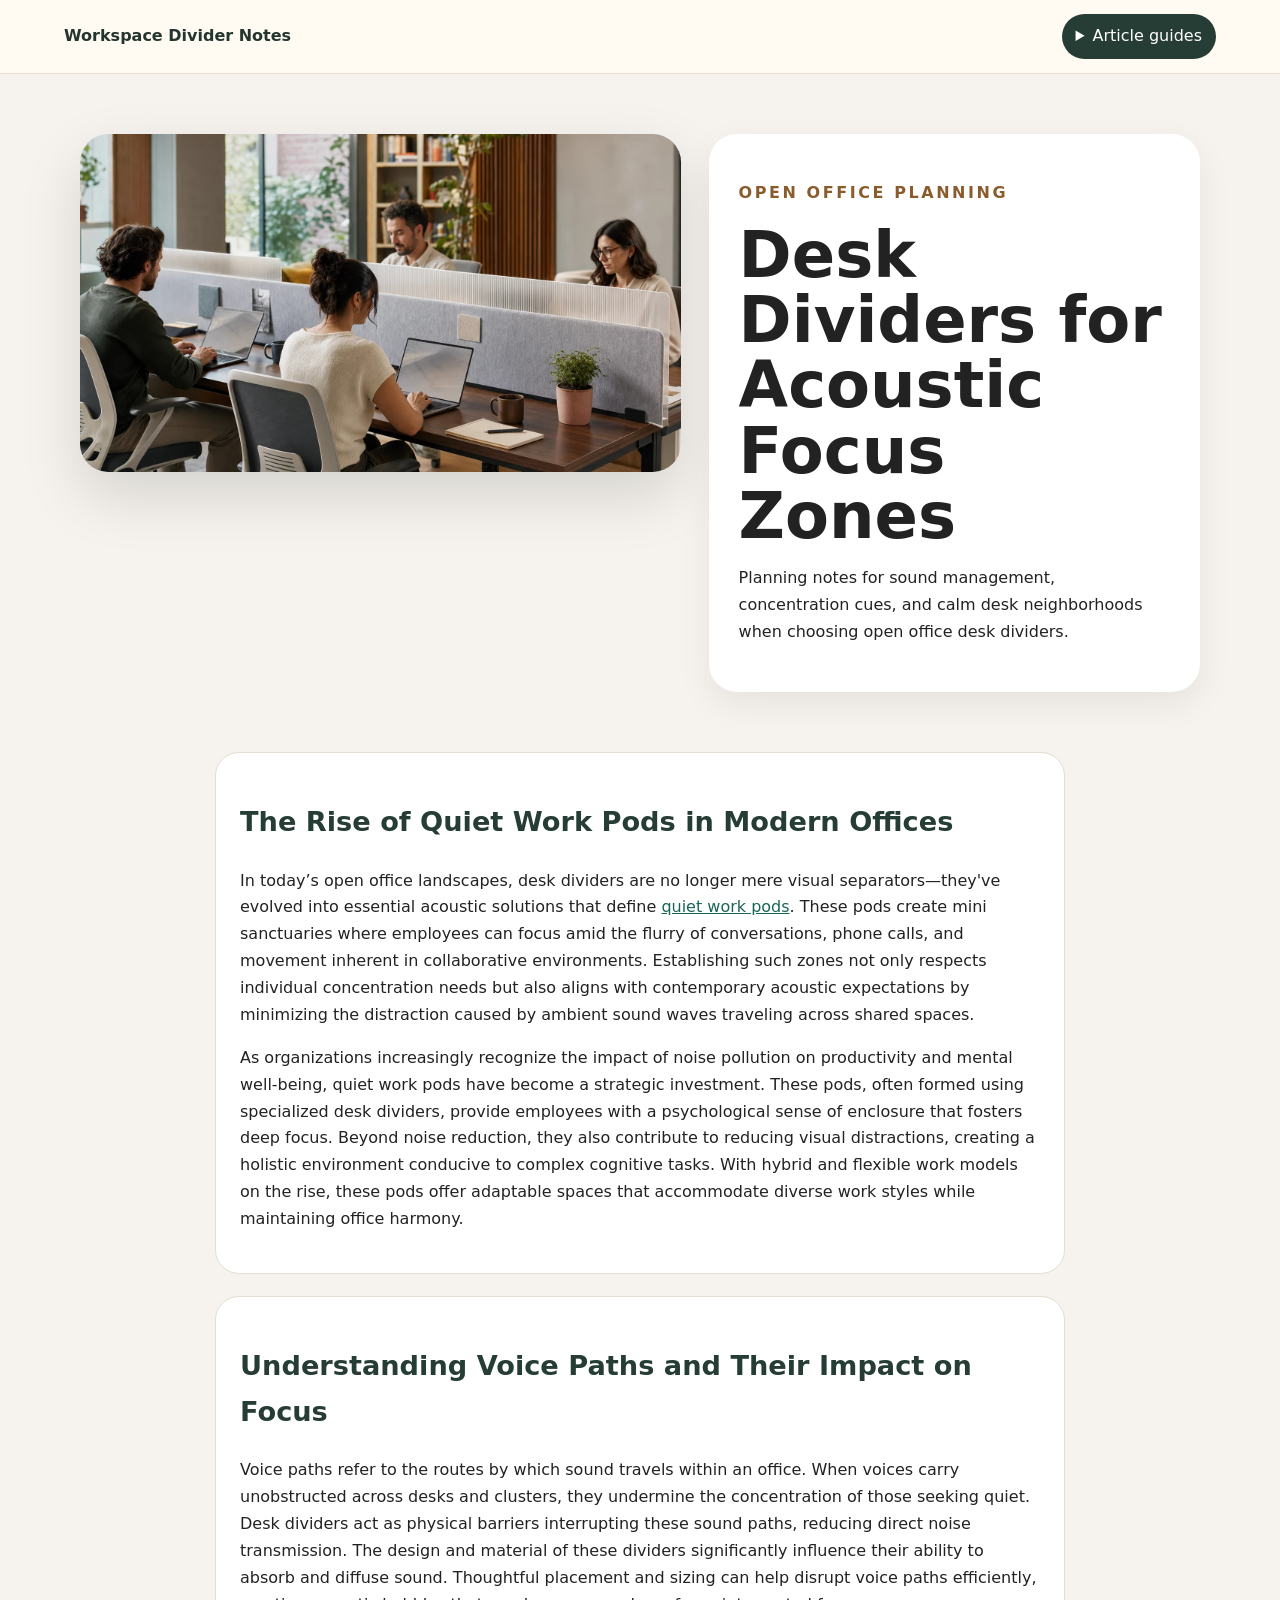
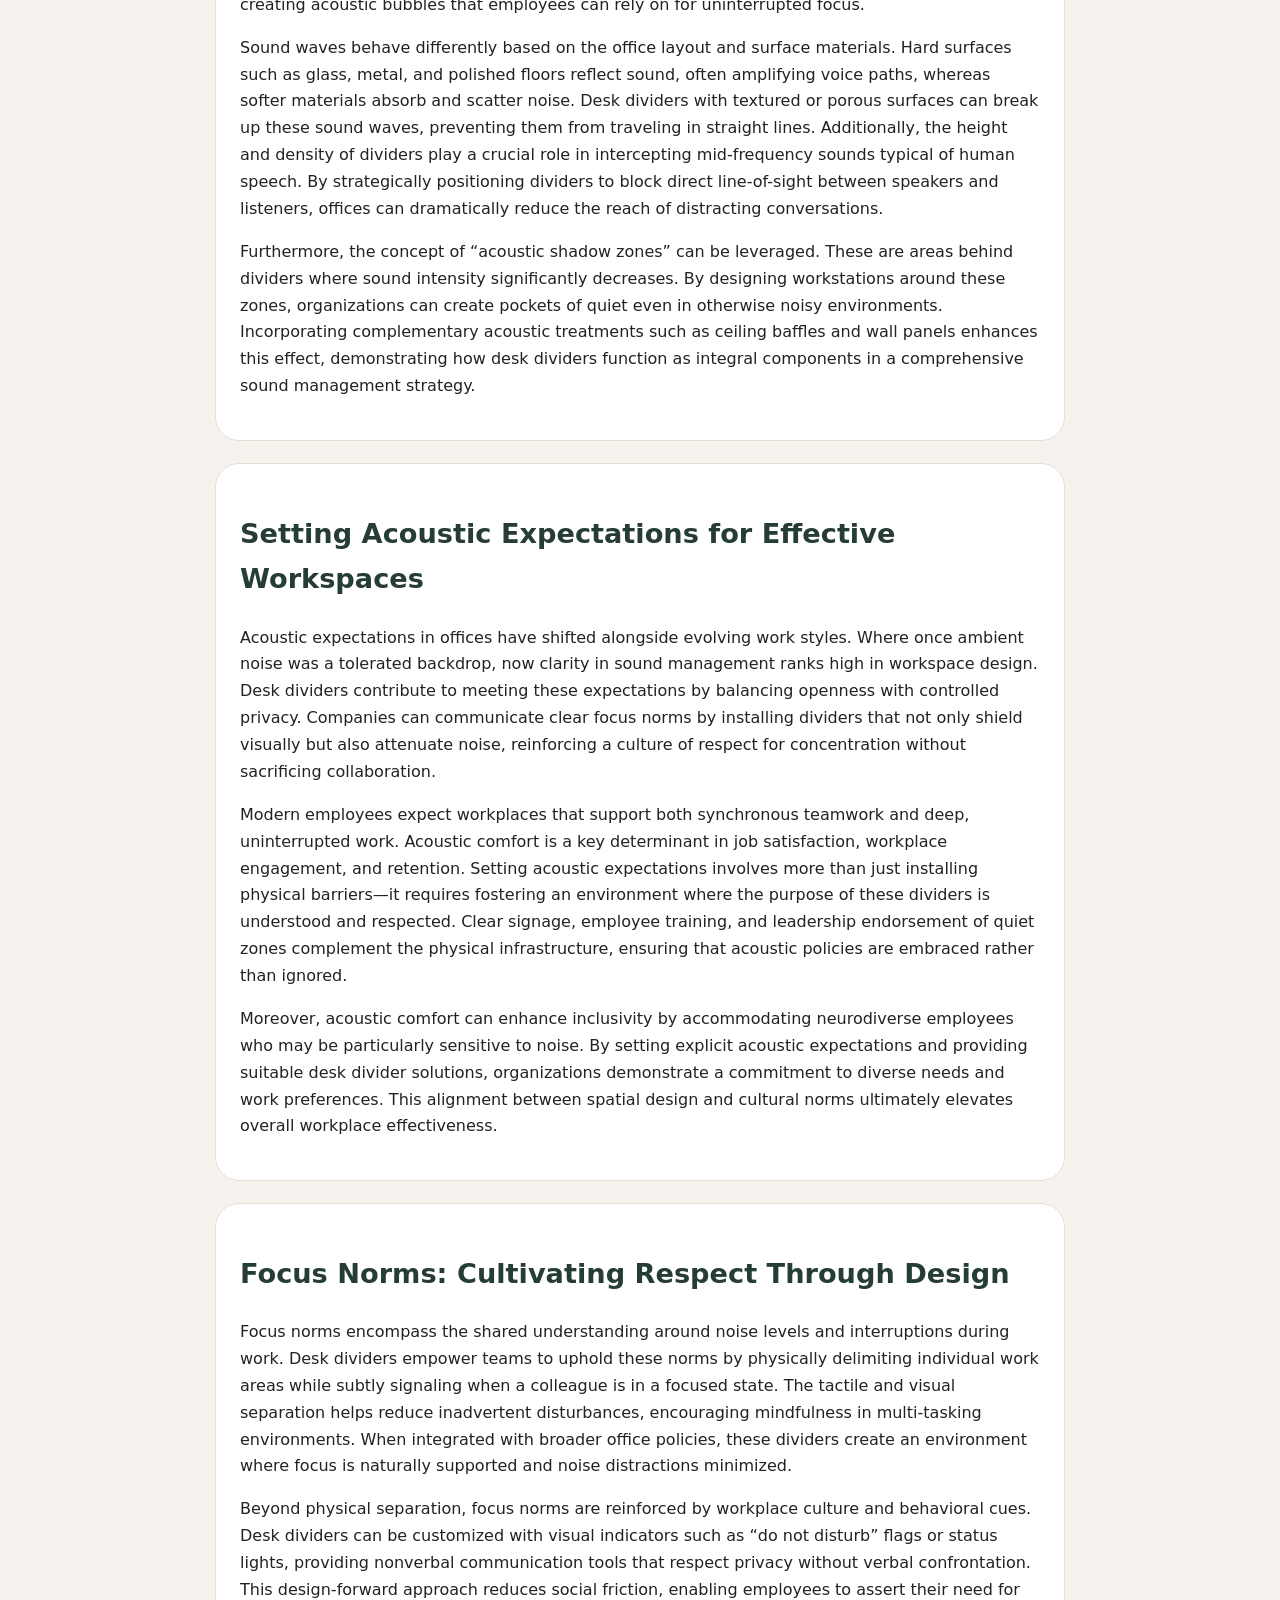
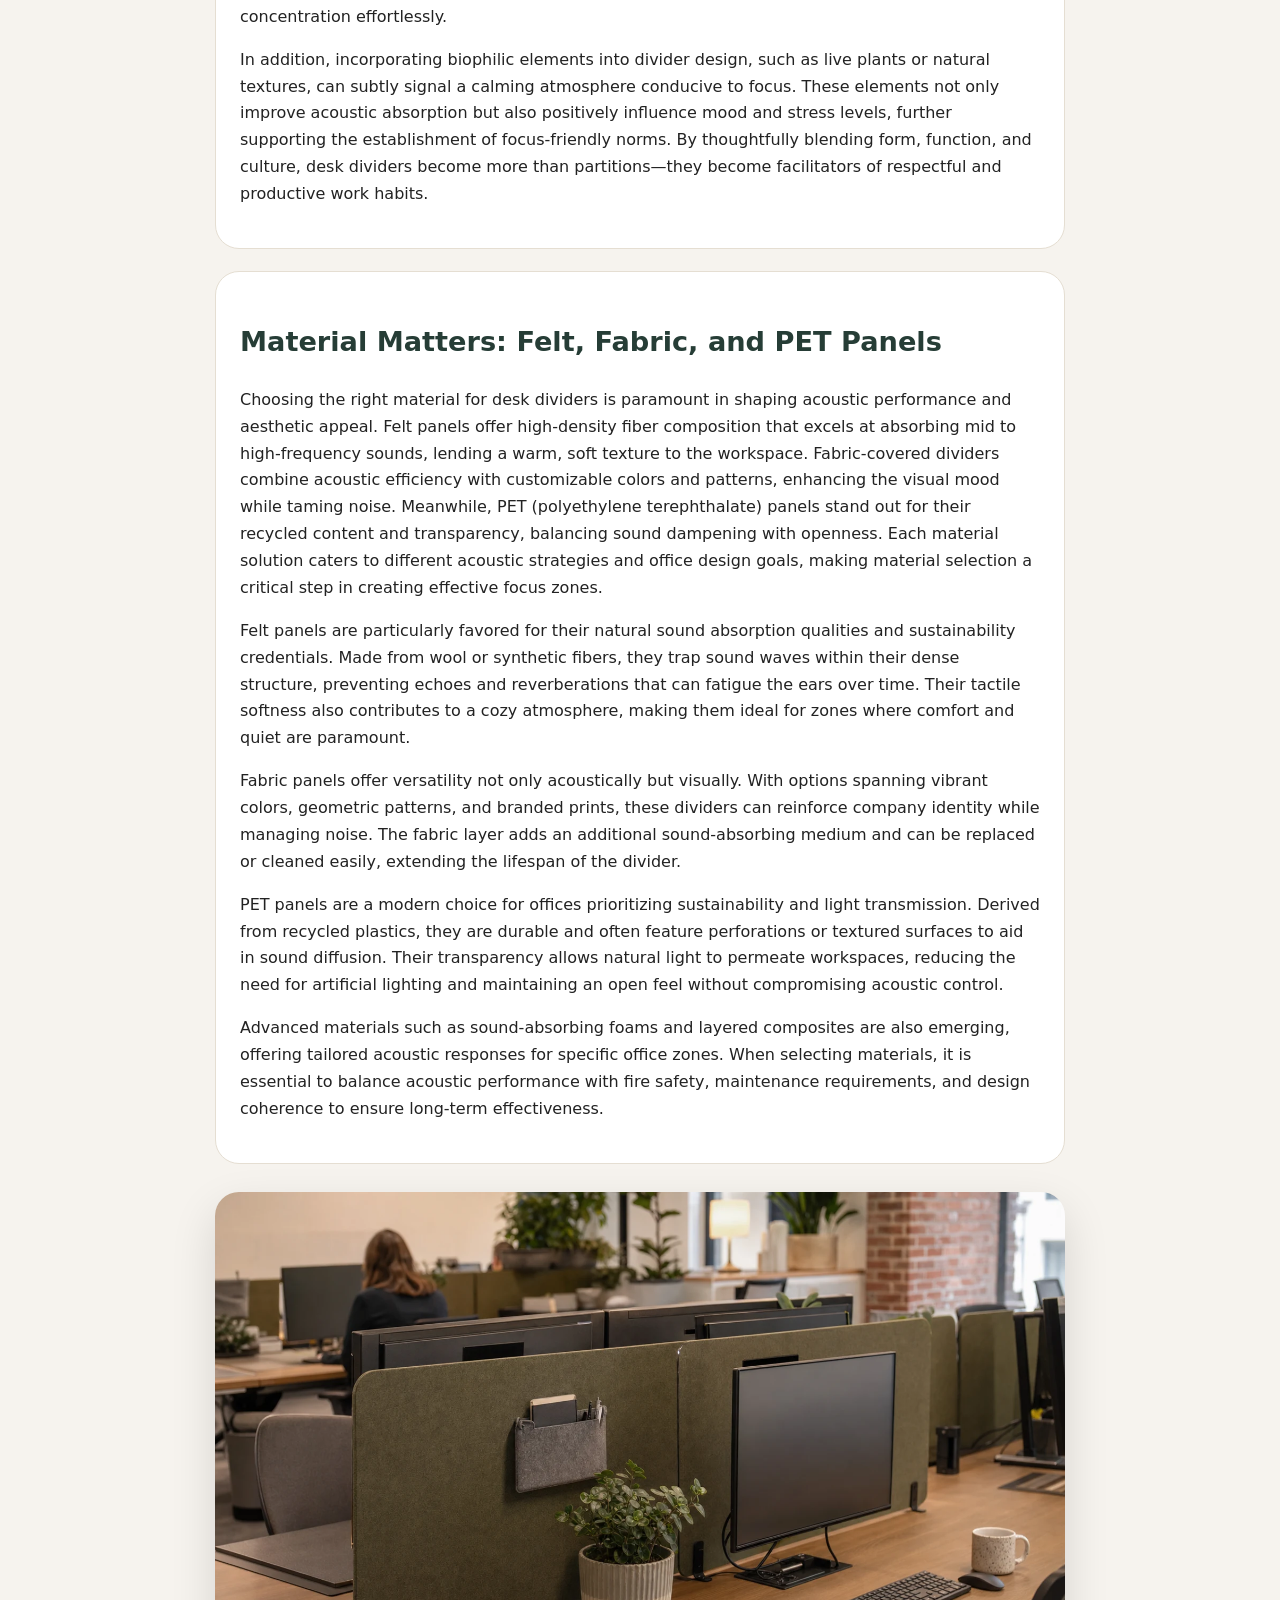
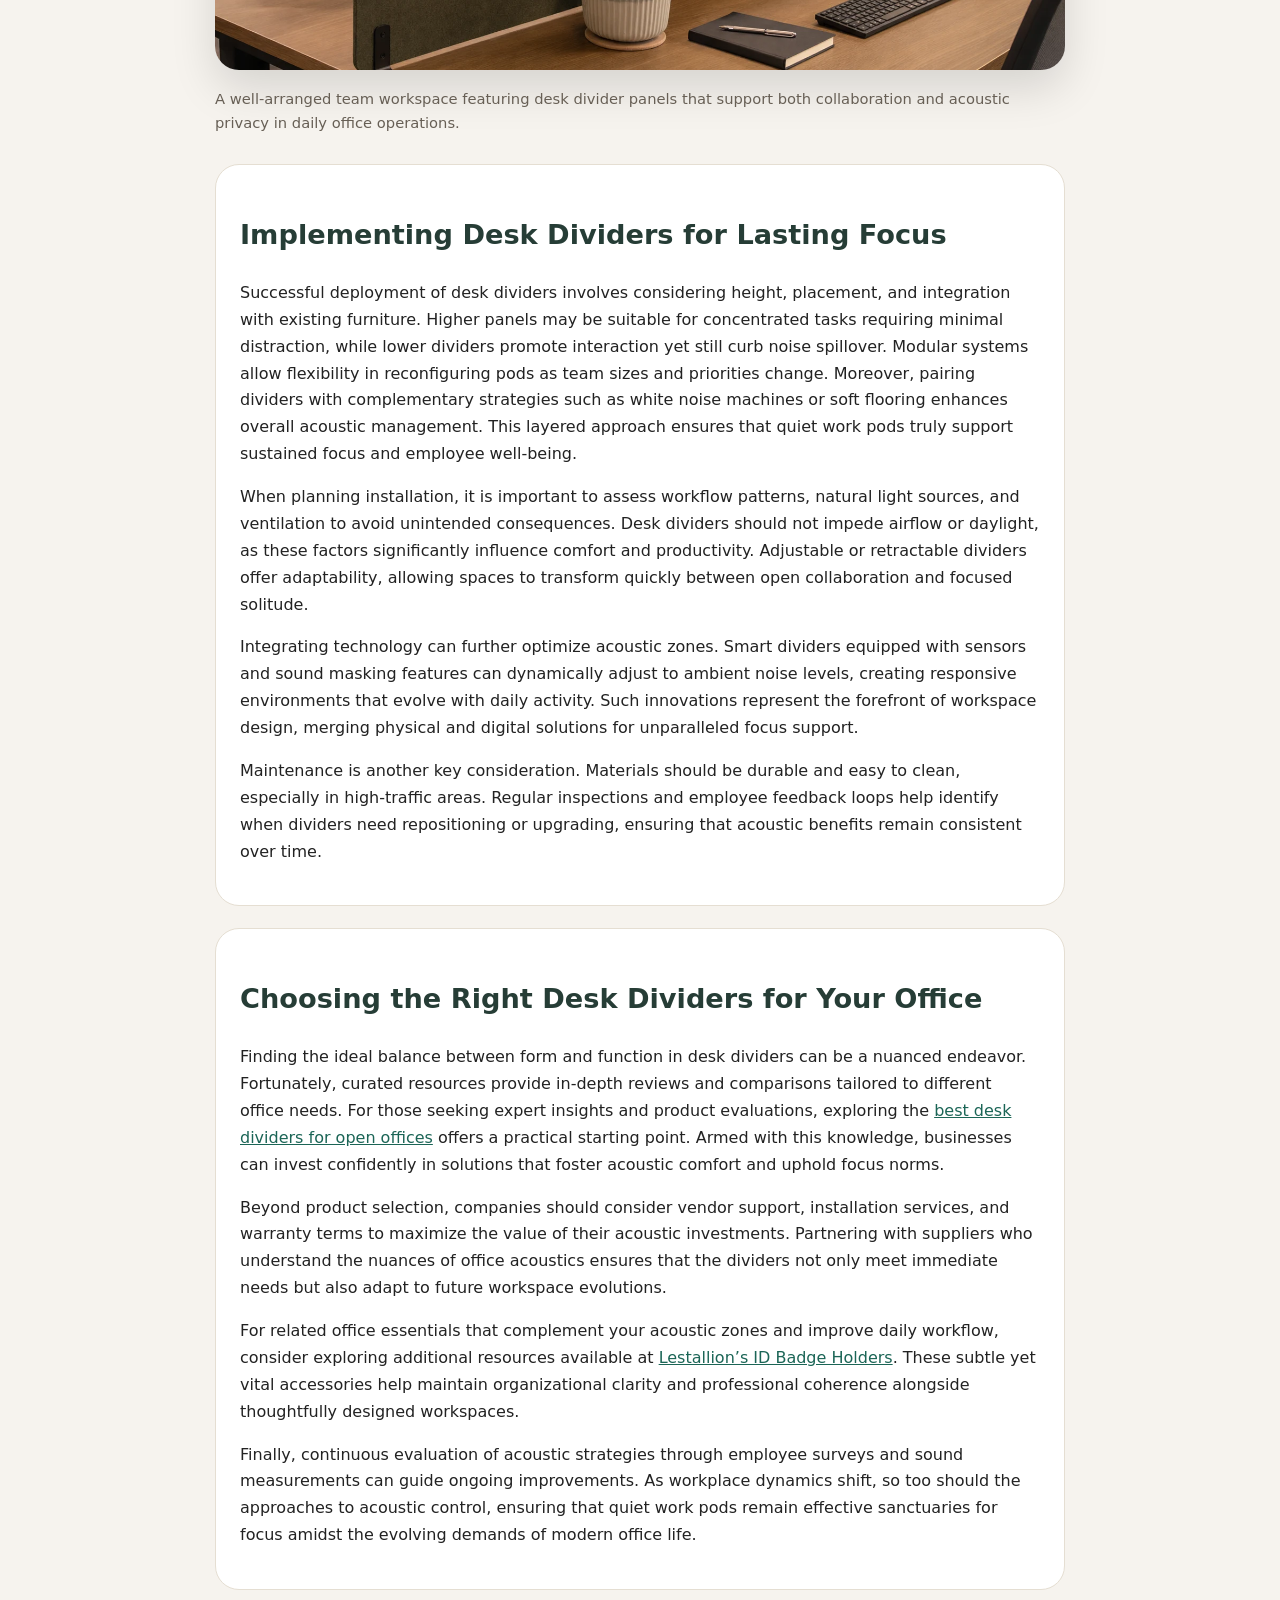
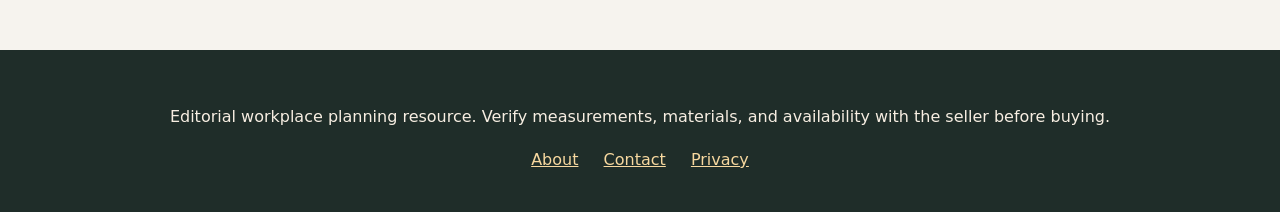
==== commit 2b3603d6: "Remove AI inline clipping styles" ====
--- a/acoustic-focus-zones.html
+++ b/acoustic-focus-zones.html
@@ -1,6 +1,6 @@
 <!DOCTYPE html>
 
-<html lang="en"><head><meta charset="utf-8"/><meta content="width=device-width,initial-scale=1" name="viewport"/><title>Desk Dividers for Acoustic Focus Zones</title><meta content="Practical workplace planning notes for desk dividers for acoustic focus zones, with desk measurements, privacy tradeoffs, cleaning, and rollout guidance." name="description"/><link href="https://armaragex.github.io/lestallion-desk-dividers-open-offices-294/" rel="canonical"/><link href="style.css" rel="stylesheet"/><script type="application/ld+json">{"@context":"https://schema.org","@type":"Article","headline":"Desk Dividers for Acoustic Focus Zones"}</script></head><body><header class="top"><a class="brand" href="index.html">Workspace Divider Notes</a><details><summary>Article guides</summary><ul><li><a href="index.html">Main guide</a></li><li><a href="acoustic-focus-zones.html">Desk Dividers for Acoustic Focus Zones</a></li><li><a href="shared-bench-layouts.html">Desk Dividers for Shared Bench Layouts</a></li><li><a href="privacy-without-isolation.html">Privacy Without Isolation in Open Offices</a></li><li><a href="materials-and-cleaning.html">Desk Divider Materials, Cleaning, and Durability</a></li><li><a href="reception-training-rooms.html">Desk Dividers for Reception, Training Rooms, and Flex Desks</a></li><li><a href="buying-in-bulk.html">Buying Desk Dividers in Bulk for Growing Teams</a></li></ul></details></header><main><section class="hero"><img alt="Open office desks with tasteful privacy dividers" src="assets/hero.webp"/><div><p class="eyebrow">Open office planning</p><h1>Desk Dividers for Acoustic Focus Zones</h1><p>Planning notes for sound management, concentration cues, and calm desk neighborhoods when choosing open office desk dividers.</p></div></section><article><article>
+<html lang="en"><head><meta charset="utf-8"/><meta content="width=device-width,initial-scale=1" name="viewport"/><title>Desk Dividers for Acoustic Focus Zones</title><meta content="Practical workplace planning notes for desk dividers for acoustic focus zones, with desk measurements, privacy tradeoffs, cleaning, and rollout guidance." name="description"/><link href="https://armaragex.github.io/lestallion-desk-dividers-open-offices-294/" rel="canonical"/><link href="style.css" rel="stylesheet"/><script type="application/ld+json">{"@context":"https://schema.org","@type":"Article","headline":"Desk Dividers for Acoustic Focus Zones"}</script></head><body><header class="top"><a class="brand" href="index.html">Workspace Divider Notes</a><details><summary>Article guides</summary><ul><li><a href="index.html">Main guide</a></li><li><a href="acoustic-focus-zones.html">Desk Dividers for Acoustic Focus Zones</a></li><li><a href="shared-bench-layouts.html">Desk Dividers for Shared Bench Layouts</a></li><li><a href="privacy-without-isolation.html">Privacy Without Isolation in Open Offices</a></li><li><a href="materials-and-cleaning.html">Desk Divider Materials, Cleaning, and Durability</a></li><li><a href="reception-training-rooms.html">Desk Dividers for Reception, Training Rooms, and Flex Desks</a></li><li><a href="buying-in-bulk.html">Buying Desk Dividers in Bulk for Growing Teams</a></li></ul></details></header><main><section class="hero"><img alt="Open office desks with tasteful privacy dividers" src="assets/hero.webp"/><div><p class="eyebrow">Open office planning</p><h1>Desk Dividers for Acoustic Focus Zones</h1><p>Planning notes for sound management, concentration cues, and calm desk neighborhoods when choosing open office desk dividers.</p></div></section><article>
 <section class="card">
 <h2>The Rise of Quiet Work Pods in Modern Offices</h2>
 <p>In today’s open office landscapes, desk dividers are no longer mere visual separators—they've evolved into essential acoustic solutions that define <a href="https://lestallion.com/blogs/product-reviews/best-desk-dividers-for-open-offices">quiet work pods</a>. These pods create mini sanctuaries where employees can focus amid the flurry of conversations, phone calls, and movement inherent in collaborative environments. Establishing such zones not only respects individual concentration needs but also aligns with contemporary acoustic expectations by minimizing the distraction caused by ambient sound waves traveling across shared spaces.</p>
@@ -50,4 +50,4 @@
 <p>For related office essentials that complement your acoustic zones and improve daily workflow, consider exploring additional resources available at <a href="https://lestallion-id-badge-holders-293.onrender.com/index.html">Lestallion’s ID Badge Holders</a>. These subtle yet vital accessories help maintain organizational clarity and professional coherence alongside thoughtfully designed workspaces.</p>
 <p>Finally, continuous evaluation of acoustic strategies through employee surveys and sound measurements can guide ongoing improvements. As workplace dynamics shift, so too should the approaches to acoustic control, ensuring that quiet work pods remain effective sanctuaries for focus amidst the evolving demands of modern office life.</p>
 </section>
-</article></article></main><footer><p>Editorial workplace planning resource. Verify measurements, materials, and availability with the seller before buying.</p><a href="about.html">About</a> <a href="contact.html">Contact</a> <a href="privacy.html">Privacy</a></footer></body></html>+</article></main><footer><p>Editorial workplace planning resource. Verify measurements, materials, and availability with the seller before buying.</p><a href="about.html">About</a> <a href="contact.html">Contact</a> <a href="privacy.html">Privacy</a></footer></body></html>
